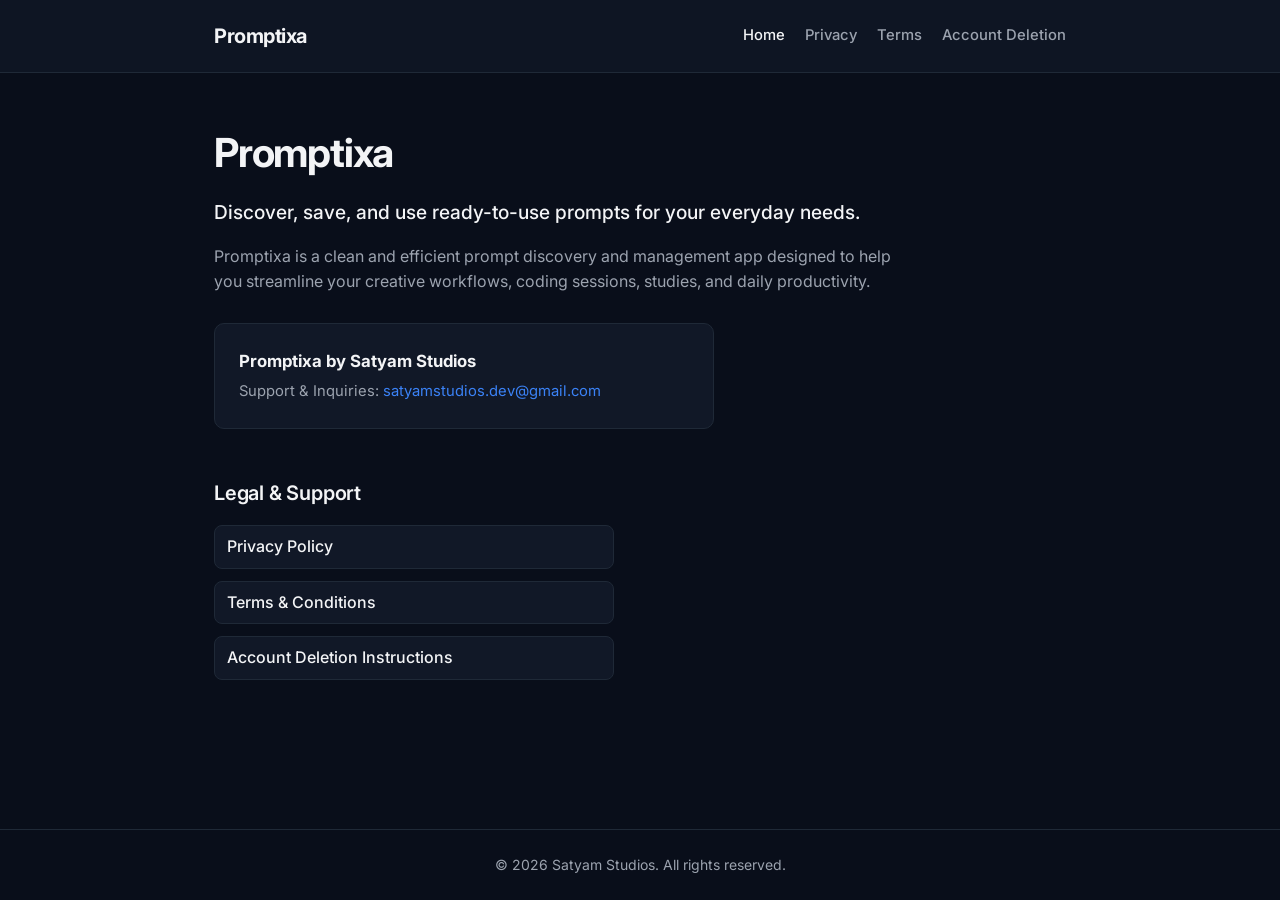
==== index.html @ c5ebf715 "Initial commit" ====
<!DOCTYPE html>
<html lang="en">
<head>
  <meta charset="UTF-8">
  <meta name="viewport" content="width=device-width, initial-scale=1.0">
  <title>Promptixa | Discover & Manage Prompts</title>
  <meta name="description" content="Promptixa by Satyam Studios - Discover, save, and use ready-to-use prompts for your everyday needs.">
  <meta name="keywords" content="Promptixa, prompts app, Satyam Studios, prompt manager">
  <meta name="author" content="Satyam Studios">
  <meta name="robots" content="index,follow">
  <meta name="theme-color" content="#090e1a">
  <meta name="application-name" content="Promptixa">
  <meta name="apple-mobile-web-app-capable" content="yes">
  <meta name="mobile-web-app-capable" content="yes">
  <meta name="format-detection" content="telephone=no">
  <link rel="canonical" href="https://satyam-gawali.github.io/promptixa-web/">
  <meta property="og:title" content="Promptixa | Discover & Manage Prompts">
  <meta property="og:description" content="Discover, save, and use ready-to-use prompts for your everyday needs.">
  <meta property="og:url" content="https://satyam-gawali.github.io/promptixa-web/">
  <meta property="og:type" content="website">
  <meta property="og:site_name" content="Promptixa">
  <meta name="twitter:card" content="summary_large_image">
  <meta name="twitter:title" content="Promptixa | Discover & Manage Prompts">
  <meta name="twitter:description" content="Promptixa by Satyam Studios.">
  <script type="application/ld+json">{"@context":"https://schema.org","@type":"WebSite","name":"Promptixa","url":"https://satyam-gawali.github.io/promptixa-web/"}</script>
  
  <link rel="icon" href="assets/icons/favicon.ico" sizes="any">
  <link rel="icon" href="assets/icons/favicon.svg" type="image/svg+xml">
  <link rel="icon" href="assets/icons/favicon-96x96.png" type="image/png" sizes="96x96">
  <link rel="apple-touch-icon" href="assets/icons/apple-touch-icon.png">
  <link rel="manifest" href="assets/icons/site.webmanifest">

  <link href="https://fonts.googleapis.com/css2?family=Inter:wght@300;400;500;600;700&display=swap" rel="stylesheet">
  <link rel="stylesheet" href="css/style.css">
</head>
<body>

  <header class="site-header">
    <div class="header-container">
      <div class="brand">
        <span class="brand-name">Promptixa</span>
      </div>
      <nav class="site-nav">
        <a href="index.html" class="active">Home</a>
        <a href="legal/privacy.html">Privacy</a>
        <a href="legal/terms.html">Terms</a>
        <a href="legal/account-deletion.html">Account Deletion</a>
      </nav>
    </div>
  </header>

  <main class="main-content">
    <section class="hero-section">
      <div class="hero-container">
        <h1>Promptixa</h1>
        <p class="tagline">Discover, save, and use ready-to-use prompts for your everyday needs.</p>
        <p class="sub-description">
          Promptixa is a clean and efficient prompt discovery and management app designed to help you streamline your creative workflows, coding sessions, studies, and daily productivity.
        </p>
        <div class="app-info-card">
          <strong>Promptixa by Satyam Studios</strong>
          <p>Support & Inquiries: <a href="mailto:satyamstudios.dev@gmail.com">satyamstudios.dev@gmail.com</a></p>
        </div>
      </div>
    </section>

    <section class="links-section">
      <div class="links-container">
        <h2>Legal & Support</h2>
        <ul class="legal-links-list">
          <li><a href="legal/privacy.html">Privacy Policy</a></li>
          <li><a href="legal/terms.html">Terms & Conditions</a></li>
          <li><a href="legal/account-deletion.html">Account Deletion Instructions</a></li>
        </ul>
      </div>
    </section>
  </main>

  <footer class="site-footer">
    <div class="footer-container">
      <p>&copy; 2026 Satyam Studios. All rights reserved.</p>
    </div>
  </footer>

</body>
</html>
---- css/style.css ----
/* Root CSS for Promptixa Official Website */
:root {
  --bg-color: #090e1a;
  --card-bg: #111827;
  --text-main: #f3f4f6;
  --text-muted: #9ca3af;
  --accent-color: #3b82f6;
  --accent-hover: #2563eb;
  --border-color: #1f2937;
  --transition-speed: 0.2s ease;
}

* {
  box-sizing: border-box;
  margin: 0;
  padding: 0;
}

body {
  font-family: 'Inter', sans-serif;
  background-color: var(--bg-color);
  color: var(--text-main);
  line-height: 1.6;
  min-height: 100vh;
  display: flex;
  flex-direction: column;
}

a {
  color: var(--accent-color);
  text-decoration: none;
  transition: color var(--transition-speed);
}

a:hover {
  color: var(--accent-hover);
  text-decoration: underline;
}

.site-header {
  border-bottom: 1px solid var(--border-color);
  background-color: rgba(17, 24, 39, 0.75);
  backdrop-filter: blur(8px);
  position: sticky;
  top: 0;
  z-index: 100;
}

.header-container {
  max-width: 900px;
  margin: 0 auto;
  padding: 1.25rem 1.5rem;
  display: flex;
  justify-content: space-between;
  align-items: center;
  flex-wrap: wrap;
  gap: 1rem;
}

.brand-name {
  font-weight: 700;
  font-size: 1.25rem;
  letter-spacing: -0.025em;
  color: var(--text-main);
}

.site-nav {
  display: flex;
  gap: 1.25rem;
  font-size: 0.925rem;
  flex-wrap: wrap;
}

.site-nav a {
  color: var(--text-muted);
  font-weight: 500;
}

.site-nav a:hover,
.site-nav a.active {
  color: var(--text-main);
  text-decoration: none;
}

.main-content {
  flex: 1;
  max-width: 900px;
  width: 100%;
  margin: 0 auto;
  padding: 3rem 1.5rem;
  display: flex;
  flex-direction: column;
  gap: 3rem;
}

.hero-container h1 {
  font-size: 2.5rem;
  font-weight: 700;
  letter-spacing: -0.03em;
  margin-bottom: 0.75rem;
  color: var(--text-main);
}

.hero-container .tagline {
  font-size: 1.2rem;
  color: var(--text-main);
  font-weight: 500;
  margin-bottom: 1rem;
}

.hero-container .sub-description {
  color: var(--text-muted);
  font-size: 1rem;
  max-width: 700px;
  margin-bottom: 1.75rem;
}

.app-info-card {
  background-color: var(--card-bg);
  border: 1px solid var(--border-color);
  border-radius: 10px;
  padding: 1.5rem;
  max-width: 500px;
}

.app-info-card strong {
  display: block;
  font-size: 1.05rem;
  margin-bottom: 0.35rem;
  color: var(--text-main);
}

.app-info-card p {
  color: var(--text-muted);
  font-size: 0.925rem;
}

.links-container h2 {
  font-size: 1.25rem;
  font-weight: 600;
  margin-bottom: 1rem;
  letter-spacing: -0.01em;
}

.legal-links-list {
  list-style: none;
  display: flex;
  flex-direction: column;
  gap: 0.75rem;
}

.legal-links-list li a {
  display: inline-block;
  color: var(--text-main);
  font-weight: 500;
  padding: 0.5rem 0.75rem;
  background-color: var(--card-bg);
  border: 1px solid var(--border-color);
  border-radius: 8px;
  width: 100%;
  max-width: 400px;
  transition: all var(--transition-speed);
}

.legal-links-list li a:hover {
  border-color: var(--accent-color);
  text-decoration: none;
  transform: translateX(4px);
}

.site-footer {
  border-top: 1px solid var(--border-color);
  padding: 1.5rem;
  text-align: center;
  color: var(--text-muted);
  font-size: 0.875rem;
}

.footer-container {
  max-width: 900px;
  margin: 0 auto;
}

@media (max-width: 600px) {
  .hero-container h1 {
    font-size: 2rem;
  }
  .header-container {
    flex-direction: column;
    align-items: flex-start;
  }
}
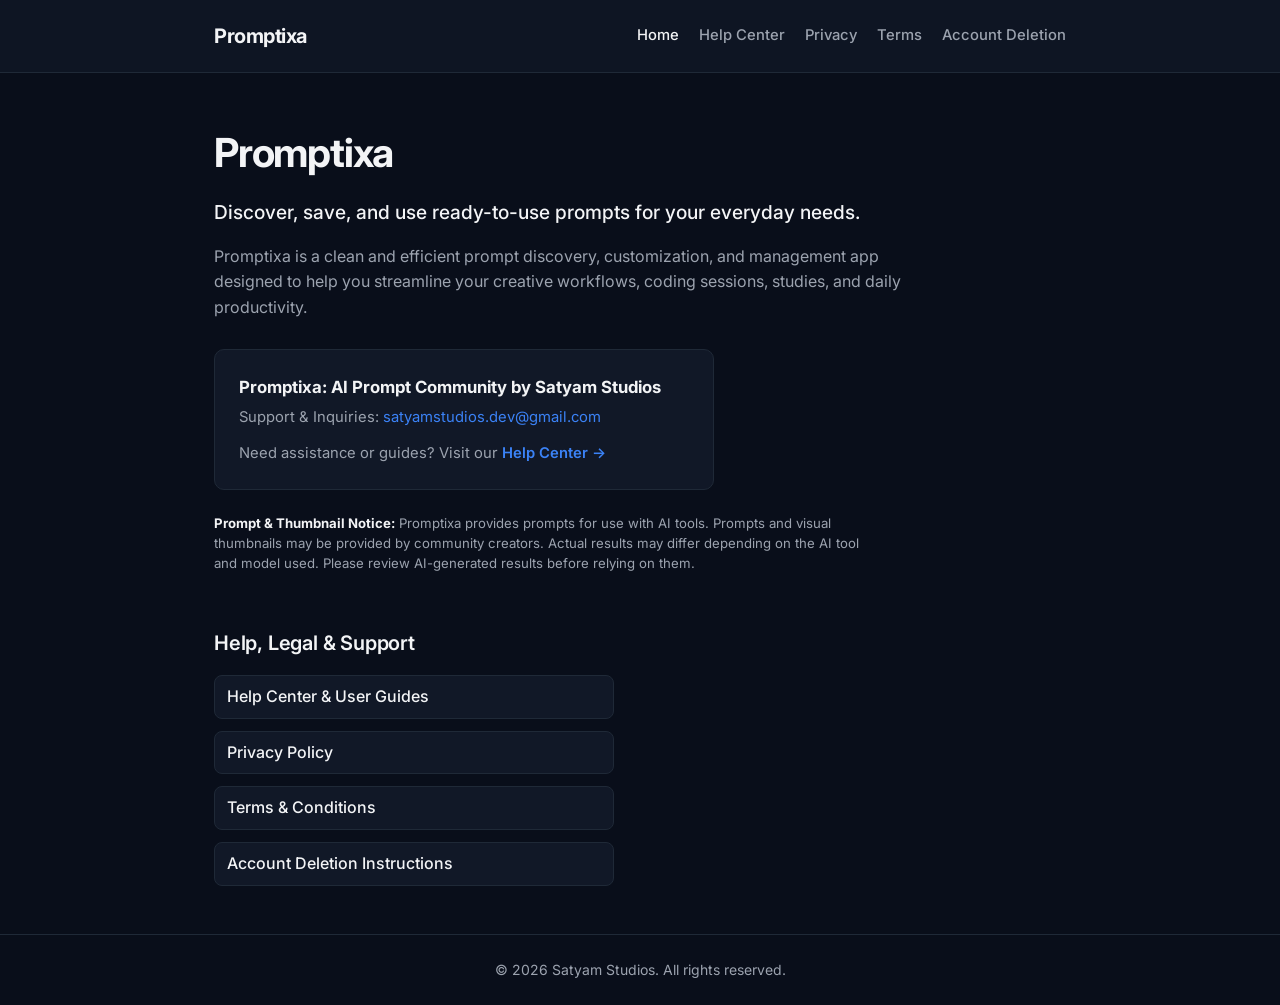
==== commit 52260c24: "add help center" ====
--- a/index.html
+++ b/index.html
@@ -3,26 +3,26 @@
 <head>
   <meta charset="UTF-8">
   <meta name="viewport" content="width=device-width, initial-scale=1.0">
-  <title>Promptixa | Discover & Manage Prompts</title>
-  <meta name="description" content="Promptixa by Satyam Studios - Discover, save, and use ready-to-use prompts for your everyday needs.">
-  <meta name="keywords" content="Promptixa, prompts app, Satyam Studios, prompt manager">
+  <title>Promptixa: AI Prompt Community | Discover & Manage Prompts</title>
+  <meta name="description" content="Promptixa: AI Prompt Community by Satyam Studios - Discover, save, and use ready-to-use prompts for your everyday needs.">
+  <meta name="keywords" content="Promptixa, AI Prompt Community, prompts app, Satyam Studios, prompt manager">
   <meta name="author" content="Satyam Studios">
   <meta name="robots" content="index,follow">
   <meta name="theme-color" content="#090e1a">
-  <meta name="application-name" content="Promptixa">
+  <meta name="application-name" content="Promptixa: AI Prompt Community">
   <meta name="apple-mobile-web-app-capable" content="yes">
   <meta name="mobile-web-app-capable" content="yes">
   <meta name="format-detection" content="telephone=no">
   <link rel="canonical" href="https://satyam-gawali.github.io/promptixa-web/">
-  <meta property="og:title" content="Promptixa | Discover & Manage Prompts">
+  <meta property="og:title" content="Promptixa: AI Prompt Community | Discover & Manage Prompts">
   <meta property="og:description" content="Discover, save, and use ready-to-use prompts for your everyday needs.">
   <meta property="og:url" content="https://satyam-gawali.github.io/promptixa-web/">
   <meta property="og:type" content="website">
-  <meta property="og:site_name" content="Promptixa">
+  <meta property="og:site_name" content="Promptixa: AI Prompt Community">
   <meta name="twitter:card" content="summary_large_image">
-  <meta name="twitter:title" content="Promptixa | Discover & Manage Prompts">
-  <meta name="twitter:description" content="Promptixa by Satyam Studios.">
-  <script type="application/ld+json">{"@context":"https://schema.org","@type":"WebSite","name":"Promptixa","url":"https://satyam-gawali.github.io/promptixa-web/"}</script>
+  <meta name="twitter:title" content="Promptixa: AI Prompt Community | Discover & Manage Prompts">
+  <meta name="twitter:description" content="Promptixa: AI Prompt Community by Satyam Studios.">
+  <script type="application/ld+json">{"@context":"https://schema.org","@type":"WebSite","name":"Promptixa: AI Prompt Community","url":"https://satyam-gawali.github.io/promptixa-web/"}</script>
   
   <link rel="icon" href="assets/icons/favicon.ico" sizes="any">
   <link rel="icon" href="assets/icons/favicon.svg" type="image/svg+xml">
@@ -42,6 +42,7 @@
       </div>
       <nav class="site-nav">
         <a href="index.html" class="active">Home</a>
+        <a href="help/">Help Center</a>
         <a href="legal/privacy.html">Privacy</a>
         <a href="legal/terms.html">Terms</a>
         <a href="legal/account-deletion.html">Account Deletion</a>
@@ -55,19 +56,25 @@
         <h1>Promptixa</h1>
         <p class="tagline">Discover, save, and use ready-to-use prompts for your everyday needs.</p>
         <p class="sub-description">
-          Promptixa is a clean and efficient prompt discovery and management app designed to help you streamline your creative workflows, coding sessions, studies, and daily productivity.
+          Promptixa is a clean and efficient prompt discovery, customization, and management app designed to help you streamline your creative workflows, coding sessions, studies, and daily productivity.
         </p>
         <div class="app-info-card">
-          <strong>Promptixa by Satyam Studios</strong>
+          <strong>Promptixa: AI Prompt Community by Satyam Studios</strong>
           <p>Support & Inquiries: <a href="mailto:satyamstudios.dev@gmail.com">satyamstudios.dev@gmail.com</a></p>
+          <p style="margin-top: 0.75rem;">Need assistance or guides? Visit our <a href="help/" style="font-weight: 600;">Help Center &rarr;</a></p>
+        </div>
+
+        <div style="margin-top: 1.5rem; font-size: 0.825rem; color: var(--text-muted); max-width: 650px; line-height: 1.5;">
+          <p style="margin-bottom: 0.35rem;"><strong style="color: var(--text-main);">Prompt & Thumbnail Notice:</strong> Promptixa provides prompts for use with AI tools. Prompts and visual thumbnails may be provided by community creators. Actual results may differ depending on the AI tool and model used. Please review AI-generated results before relying on them.</p>
         </div>
       </div>
     </section>
 
     <section class="links-section">
       <div class="links-container">
-        <h2>Legal & Support</h2>
+        <h2>Help, Legal & Support</h2>
         <ul class="legal-links-list">
+          <li><a href="help/">Help Center & User Guides</a></li>
           <li><a href="legal/privacy.html">Privacy Policy</a></li>
           <li><a href="legal/terms.html">Terms & Conditions</a></li>
           <li><a href="legal/account-deletion.html">Account Deletion Instructions</a></li>
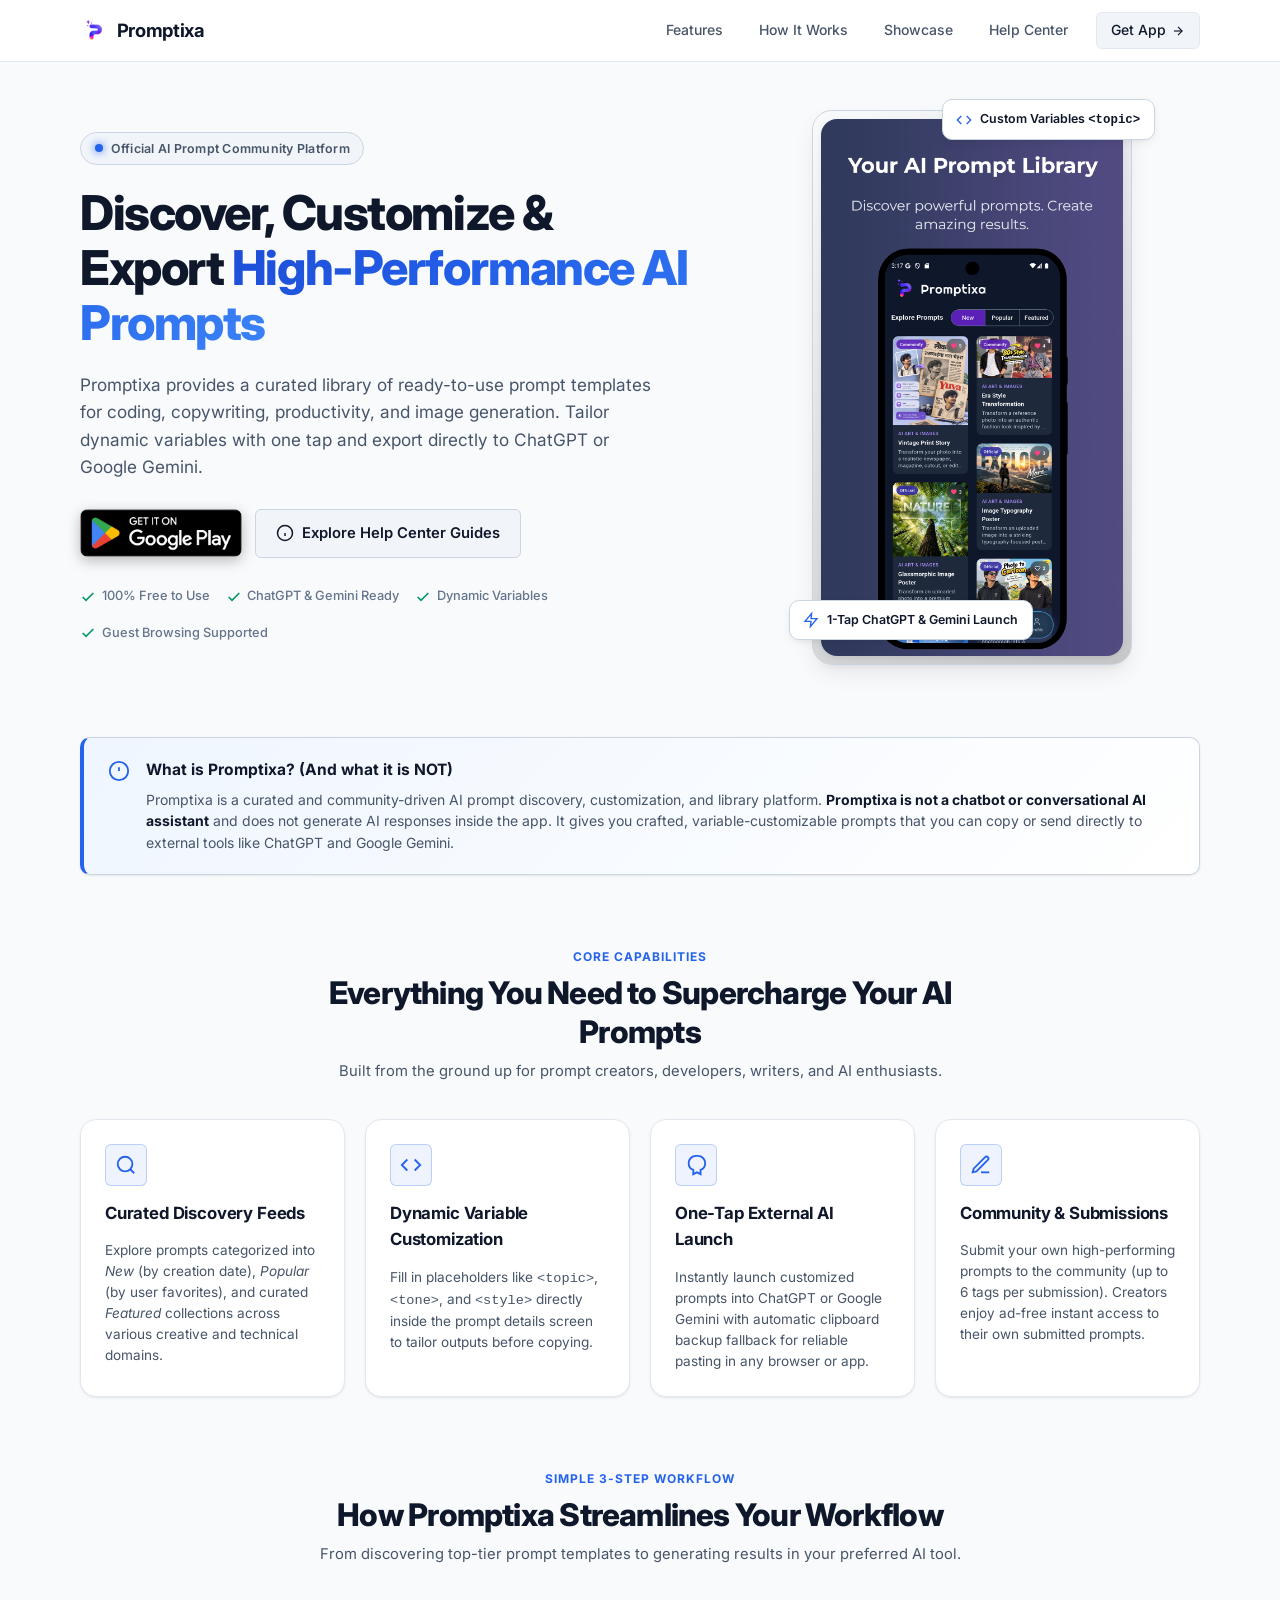
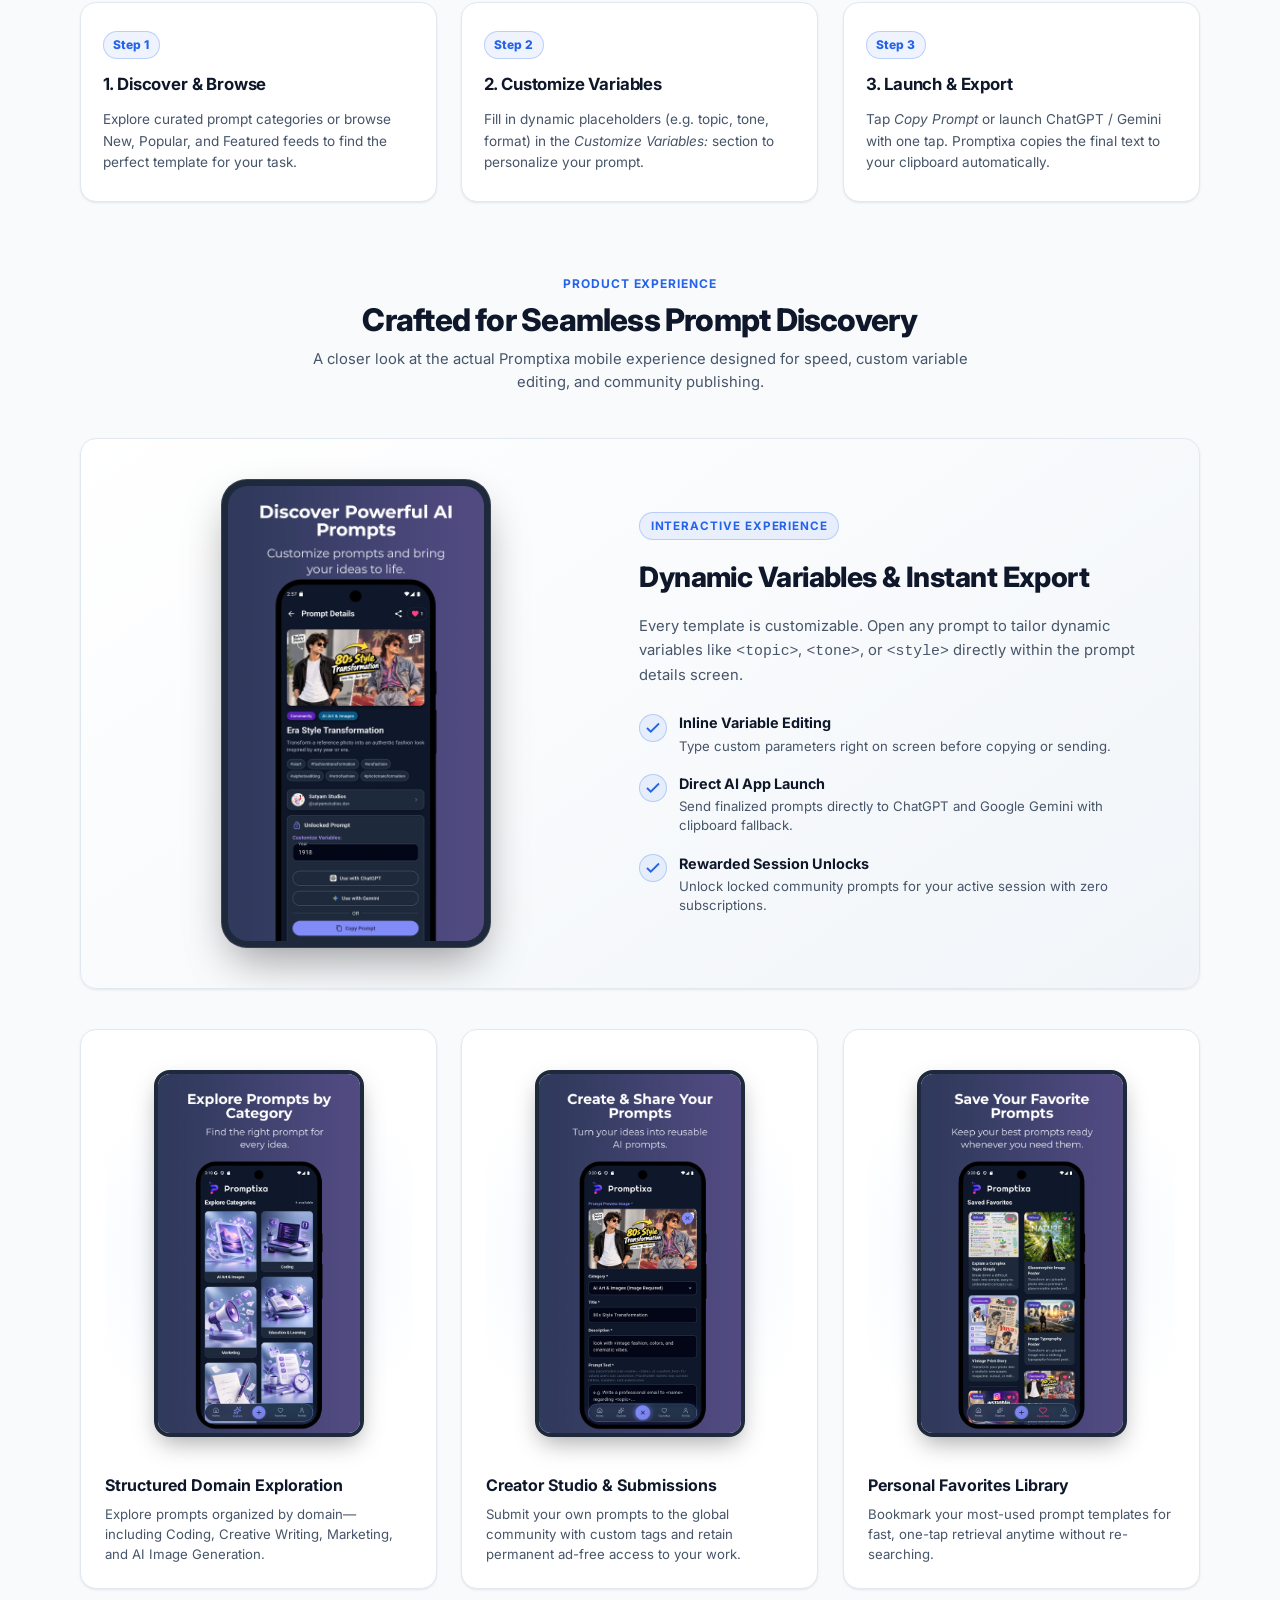
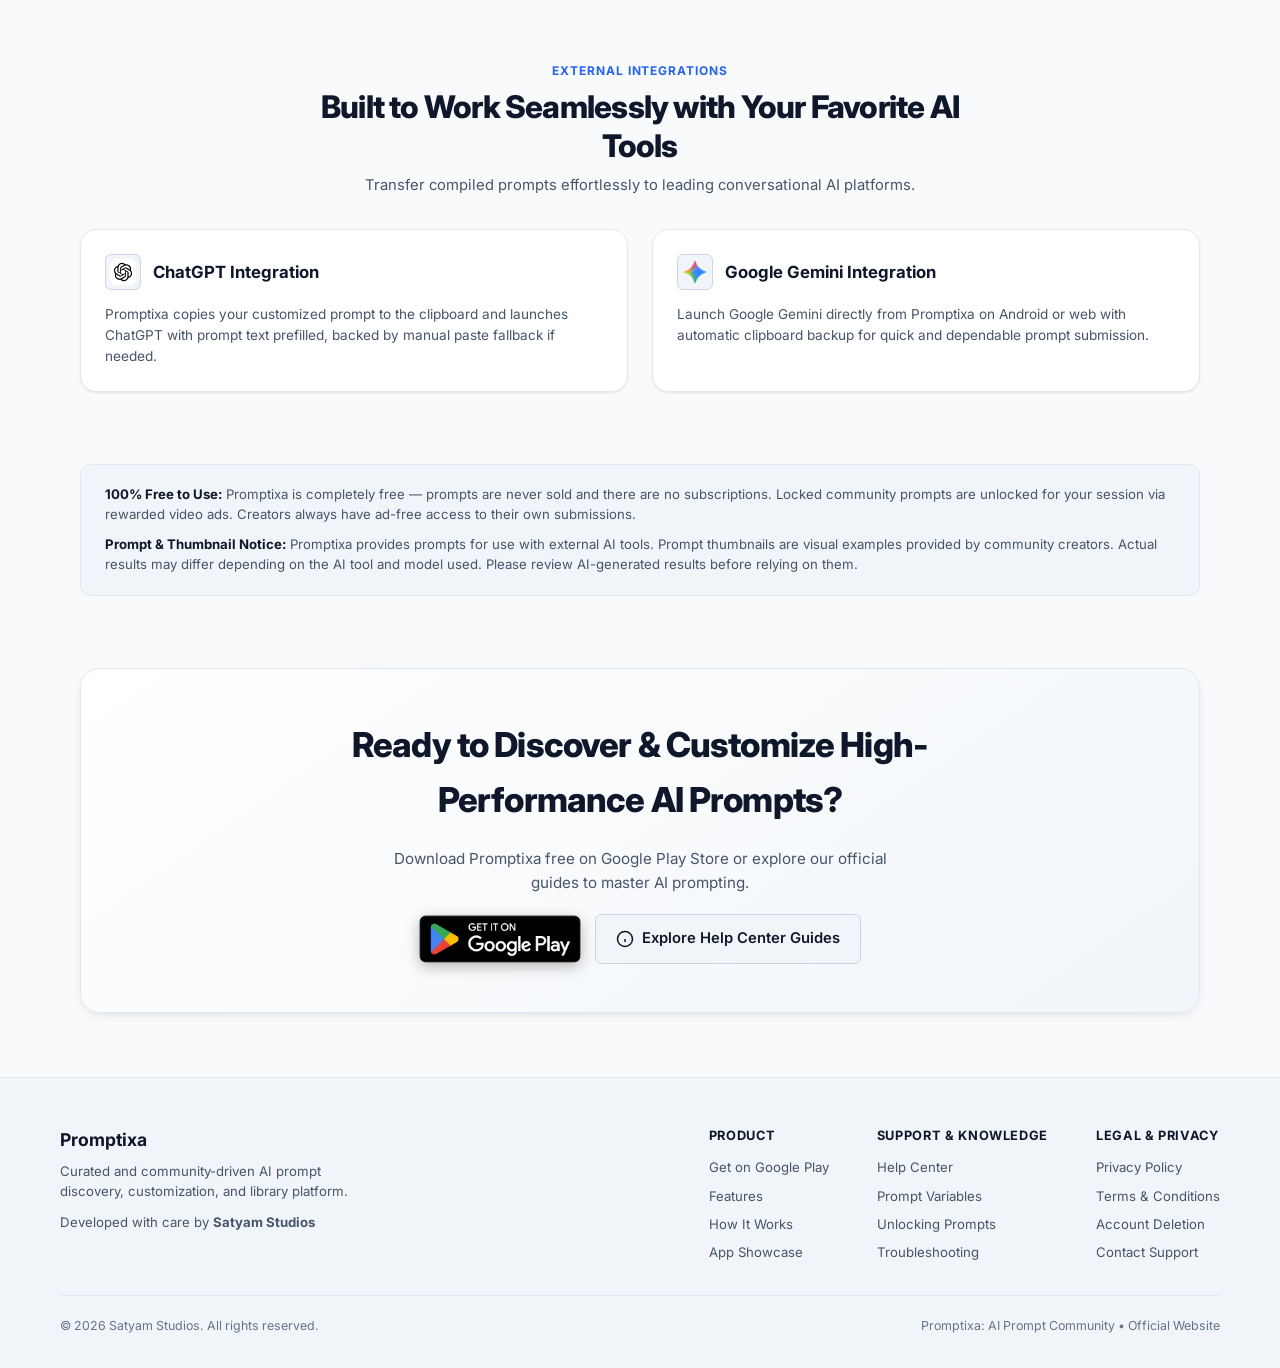
==== commit f49ae9a2: "seo" ====
--- a/index.html
+++ b/index.html
@@ -2,92 +2,551 @@
 <html lang="en">
 <head>
   <meta charset="UTF-8">
-  <meta name="viewport" content="width=device-width, initial-scale=1.0">
-  <title>Promptixa: AI Prompt Community | Discover & Manage Prompts</title>
-  <meta name="description" content="Promptixa: AI Prompt Community by Satyam Studios - Discover, save, and use ready-to-use prompts for your everyday needs.">
-  <meta name="keywords" content="Promptixa, AI Prompt Community, prompts app, Satyam Studios, prompt manager">
+  <meta name="viewport" content="width=device-width, initial-scale=1.0, maximum-scale=5.0">
+  <title>Promptixa: AI Prompt Community — Discover, Customize & Export Prompts</title>
+  <meta name="description" content="Discover curated AI prompts for coding, writing, and productivity. Customize dynamic variables and export seamlessly to ChatGPT and Google Gemini.">
+  <meta name="keywords" content="Promptixa, AI Prompt Community, AI prompts, prompt library, prompt templates, ChatGPT prompts, Gemini prompts, customize prompts">
   <meta name="author" content="Satyam Studios">
-  <meta name="robots" content="index,follow">
-  <meta name="theme-color" content="#090e1a">
+  <meta name="robots" content="index, follow, max-image-preview:large, max-snippet:-1, max-video-preview:-1">
+  
+  <!-- System Theme & Color Scheme -->
+  <meta name="theme-color" media="(prefers-color-scheme: dark)" content="#090e1a">
+  <meta name="theme-color" media="(prefers-color-scheme: light)" content="#f8fafc">
+  <meta name="color-scheme" content="dark light">
   <meta name="application-name" content="Promptixa: AI Prompt Community">
   <meta name="apple-mobile-web-app-capable" content="yes">
   <meta name="mobile-web-app-capable" content="yes">
   <meta name="format-detection" content="telephone=no">
   <link rel="canonical" href="https://satyam-gawali.github.io/promptixa-web/">
-  <meta property="og:title" content="Promptixa: AI Prompt Community | Discover & Manage Prompts">
-  <meta property="og:description" content="Discover, save, and use ready-to-use prompts for your everyday needs.">
-  <meta property="og:url" content="https://satyam-gawali.github.io/promptixa-web/">
+
+  <!-- Open Graph / Facebook -->
   <meta property="og:type" content="website">
   <meta property="og:site_name" content="Promptixa: AI Prompt Community">
+  <meta property="og:title" content="Promptixa: AI Prompt Community — Discover, Customize & Export Prompts">
+  <meta property="og:description" content="Discover curated AI prompts for coding, writing, and productivity. Customize dynamic variables and export seamlessly to ChatGPT and Google Gemini.">
+  <meta property="og:url" content="https://satyam-gawali.github.io/promptixa-web/">
+  <meta property="og:image" content="https://satyam-gawali.github.io/promptixa-web/assets/icons/web-app-manifest-512x512.png">
+  <meta property="og:image:secure_url" content="https://satyam-gawali.github.io/promptixa-web/assets/icons/web-app-manifest-512x512.png">
+  <meta property="og:image:type" content="image/png">
+  <meta property="og:image:width" content="512">
+  <meta property="og:image:height" content="512">
+  <meta property="og:image:alt" content="Promptixa App Logo and AI Prompt Community Icon">
+  <meta property="og:locale" content="en_US">
+
+  <!-- Twitter / X Card -->
   <meta name="twitter:card" content="summary_large_image">
-  <meta name="twitter:title" content="Promptixa: AI Prompt Community | Discover & Manage Prompts">
-  <meta name="twitter:description" content="Promptixa: AI Prompt Community by Satyam Studios.">
-  <script type="application/ld+json">{"@context":"https://schema.org","@type":"WebSite","name":"Promptixa: AI Prompt Community","url":"https://satyam-gawali.github.io/promptixa-web/"}</script>
-  
+  <meta name="twitter:title" content="Promptixa: AI Prompt Community — Discover, Customize & Export Prompts">
+  <meta name="twitter:description" content="Discover curated AI prompts for coding, writing, and productivity. Customize dynamic variables and export seamlessly to ChatGPT and Google Gemini.">
+  <meta name="twitter:image" content="https://satyam-gawali.github.io/promptixa-web/assets/icons/web-app-manifest-512x512.png">
+  <meta name="twitter:image:alt" content="Promptixa App Icon">
+
+  <!-- Favicons & App Manifest -->
   <link rel="icon" href="assets/icons/favicon.ico" sizes="any">
   <link rel="icon" href="assets/icons/favicon.svg" type="image/svg+xml">
   <link rel="icon" href="assets/icons/favicon-96x96.png" type="image/png" sizes="96x96">
   <link rel="apple-touch-icon" href="assets/icons/apple-touch-icon.png">
   <link rel="manifest" href="assets/icons/site.webmanifest">
 
-  <link href="https://fonts.googleapis.com/css2?family=Inter:wght@300;400;500;600;700&display=swap" rel="stylesheet">
+  <!-- Structured Data / JSON-LD -->
+  <script type="application/ld+json">
+  {
+    "@context": "https://schema.org",
+    "@graph": [
+      {
+        "@type": "Organization",
+        "@id": "https://satyam-gawali.github.io/promptixa-web/#organization",
+        "name": "Satyam Studios",
+        "url": "https://satyam-gawali.github.io/promptixa-web/",
+        "logo": "https://satyam-gawali.github.io/promptixa-web/assets/icons/web-app-manifest-512x512.png",
+        "email": "satyamstudios.dev@gmail.com"
+      },
+      {
+        "@type": "WebSite",
+        "@id": "https://satyam-gawali.github.io/promptixa-web/#website",
+        "url": "https://satyam-gawali.github.io/promptixa-web/",
+        "name": "Promptixa: AI Prompt Community",
+        "description": "Curated and community-driven AI prompt discovery, customization, and library platform.",
+        "inLanguage": "en-US",
+        "publisher": {
+          "@id": "https://satyam-gawali.github.io/promptixa-web/#organization"
+        }
+      },
+      {
+        "@type": "MobileApplication",
+        "@id": "https://satyam-gawali.github.io/promptixa-web/#app",
+        "name": "Promptixa: AI Prompt Community",
+        "operatingSystem": "Android",
+        "applicationCategory": "ProductivityApplication",
+        "offers": {
+          "@type": "Offer",
+          "price": "0",
+          "priceCurrency": "USD"
+        },
+        "downloadUrl": "https://play.google.com/store/apps/details?id=com.promptixa.app",
+        "installUrl": "https://play.google.com/store/apps/details?id=com.promptixa.app",
+        "description": "Discover high-performance AI prompts, customize dynamic variables, and launch prompts directly into ChatGPT and Google Gemini.",
+        "publisher": {
+          "@id": "https://satyam-gawali.github.io/promptixa-web/#organization"
+        }
+      }
+    ]
+  }
+  </script>
+
+  <!-- Typography & Styles -->
+  <link rel="preconnect" href="https://fonts.googleapis.com">
+  <link rel="preconnect" href="https://fonts.gstatic.com" crossorigin>
+  <link href="https://fonts.googleapis.com/css2?family=Inter:wght@400;500;600;700;800&display=swap" rel="stylesheet">
   <link rel="stylesheet" href="css/style.css">
 </head>
 <body>
 
+  <!-- Site Navigation Header (Sticky) -->
   <header class="site-header">
     <div class="header-container">
       <div class="brand">
-        <span class="brand-name">Promptixa</span>
-      </div>
-      <nav class="site-nav">
-        <a href="index.html" class="active">Home</a>
+        <a href="index.html" class="brand-link" aria-label="Promptixa Home">
+          <img src="assets/icons/favicon-96x96.png" alt="Promptixa Logo Icon" class="brand-logo-icon" width="28" height="28">
+          <span class="brand-name">Promptixa</span>
+        </a>
+      </div>
+      <nav class="site-nav" aria-label="Main Navigation">
+        <a href="#features">Features</a>
+        <a href="#how-it-works">How It Works</a>
+        <a href="#showcase">Showcase</a>
         <a href="help/">Help Center</a>
-        <a href="legal/privacy.html">Privacy</a>
-        <a href="legal/terms.html">Terms</a>
-        <a href="legal/account-deletion.html">Account Deletion</a>
+        <a href="https://play.google.com/store/apps/details?id=com.promptixa.app" target="_blank" rel="noopener" class="nav-cta-btn">
+          Get App
+          <svg width="14" height="14" viewBox="0 0 24 24" fill="none" stroke="currentColor" stroke-width="2"><path d="M5 12h14"/><path d="m12 5 7 7-7 7"/></svg>
+        </a>
       </nav>
     </div>
   </header>
 
-  <main class="main-content">
-    <section class="hero-section">
-      <div class="hero-container">
-        <h1>Promptixa</h1>
-        <p class="tagline">Discover, save, and use ready-to-use prompts for your everyday needs.</p>
-        <p class="sub-description">
-          Promptixa is a clean and efficient prompt discovery, customization, and management app designed to help you streamline your creative workflows, coding sessions, studies, and daily productivity.
+  <!-- Main Content Area -->
+  <main class="landing-main">
+
+    <!-- Hero Section -->
+    <section class="hero-section" aria-labelledby="hero-heading">
+      <div class="hero-grid">
+        
+        <div class="hero-content">
+          <div class="hero-badge">
+            <span class="hero-badge-dot"></span>
+            Official AI Prompt Community Platform
+          </div>
+
+          <h1 id="hero-heading">
+            Discover, Customize & Export <span class="gradient-text">High-Performance AI Prompts</span>
+          </h1>
+
+          <p class="hero-description">
+            Promptixa provides a curated library of ready-to-use prompt templates for coding, copywriting, productivity, and image generation. Tailor dynamic variables with one tap and export directly to ChatGPT or Google Gemini.
+          </p>
+
+          <div class="hero-actions">
+            <a href="https://play.google.com/store/apps/details?id=com.promptixa.app" target="_blank" rel="noopener" class="playstore-badge-link" aria-label="Get Promptixa on Google Play Store">
+              <img src="assets/GetItOnGooglePlay.png" alt="Get it on Google Play" class="playstore-badge-img" width="180" height="54">
+            </a>
+            <a href="help/" class="btn-secondary">
+              <svg width="18" height="18" viewBox="0 0 24 24" fill="none" stroke="currentColor" stroke-width="2"><circle cx="12" cy="12" r="10"/><path d="M12 16v-4"/><path d="M12 8h.01"/></svg>
+              Explore Help Center Guides
+            </a>
+          </div>
+
+          <div class="hero-highlights-strip">
+            <span class="hero-highlight-item">
+              <svg width="16" height="16" viewBox="0 0 24 24" fill="none" stroke="currentColor" stroke-width="2.5"><polyline points="20 6 9 17 4 12"/></svg>
+              100% Free to Use
+            </span>
+            <span class="hero-highlight-item">
+              <svg width="16" height="16" viewBox="0 0 24 24" fill="none" stroke="currentColor" stroke-width="2.5"><polyline points="20 6 9 17 4 12"/></svg>
+              ChatGPT & Gemini Ready
+            </span>
+            <span class="hero-highlight-item">
+              <svg width="16" height="16" viewBox="0 0 24 24" fill="none" stroke="currentColor" stroke-width="2.5"><polyline points="20 6 9 17 4 12"/></svg>
+              Dynamic Variables
+            </span>
+            <span class="hero-highlight-item">
+              <svg width="16" height="16" viewBox="0 0 24 24" fill="none" stroke="currentColor" stroke-width="2.5"><polyline points="20 6 9 17 4 12"/></svg>
+              Guest Browsing Supported
+            </span>
+          </div>
+        </div>
+
+        <div class="hero-visual reveal-on-scroll">
+          <div class="hero-device-wrapper">
+            <img 
+              src="assets/playstore/promptixa_mobile/01_prompt_library.png" 
+              alt="Promptixa Mobile App Interface showing prompt discovery library and categories" 
+              class="hero-screenshot-img"
+              width="304"
+              height="608"
+              loading="eager"
+            >
+            
+            <div class="floating-pill pill-top">
+              <svg width="16" height="16" viewBox="0 0 24 24" fill="none" stroke="currentColor" stroke-width="2"><polyline points="16 18 22 12 16 6"/><polyline points="8 6 2 12 8 18"/></svg>
+              <span>Custom Variables <code>&lt;topic&gt;</code></span>
+            </div>
+
+            <div class="floating-pill pill-bottom">
+              <svg width="16" height="16" viewBox="0 0 24 24" fill="none" stroke="currentColor" stroke-width="2"><polygon points="13 2 3 14 12 14 11 22 21 10 12 10 13 2"/></svg>
+              <span>1-Tap ChatGPT & Gemini Launch</span>
+            </div>
+          </div>
+        </div>
+
+      </div>
+    </section>
+
+    <!-- Essential Product Clarity Banner -->
+    <section class="clarity-banner reveal-on-scroll" aria-label="Product Clarification">
+      <div class="clarity-icon-wrap">
+        <svg width="22" height="22" viewBox="0 0 24 24" fill="none" stroke="currentColor" stroke-width="2"><circle cx="12" cy="12" r="10"/><line x1="12" y1="8" x2="12" y2="12"/><line x1="12" y1="16" x2="12.01" y2="16"/></svg>
+      </div>
+      <div class="clarity-content">
+        <h3>What is Promptixa? (And what it is NOT)</h3>
+        <p>
+          Promptixa is a curated and community-driven AI prompt discovery, customization, and library platform. <strong>Promptixa is not a chatbot or conversational AI assistant</strong> and does not generate AI responses inside the app. It gives you crafted, variable-customizable prompts that you can copy or send directly to external tools like ChatGPT and Google Gemini.
         </p>
-        <div class="app-info-card">
-          <strong>Promptixa: AI Prompt Community by Satyam Studios</strong>
-          <p>Support & Inquiries: <a href="mailto:satyamstudios.dev@gmail.com">satyamstudios.dev@gmail.com</a></p>
-          <p style="margin-top: 0.75rem;">Need assistance or guides? Visit our <a href="help/" style="font-weight: 600;">Help Center &rarr;</a></p>
-        </div>
-
-        <div style="margin-top: 1.5rem; font-size: 0.825rem; color: var(--text-muted); max-width: 650px; line-height: 1.5;">
-          <p style="margin-bottom: 0.35rem;"><strong style="color: var(--text-main);">Prompt & Thumbnail Notice:</strong> Promptixa provides prompts for use with AI tools. Prompts and visual thumbnails may be provided by community creators. Actual results may differ depending on the AI tool and model used. Please review AI-generated results before relying on them.</p>
-        </div>
-      </div>
-    </section>
-
-    <section class="links-section">
-      <div class="links-container">
-        <h2>Help, Legal & Support</h2>
-        <ul class="legal-links-list">
-          <li><a href="help/">Help Center & User Guides</a></li>
-          <li><a href="legal/privacy.html">Privacy Policy</a></li>
-          <li><a href="legal/terms.html">Terms & Conditions</a></li>
-          <li><a href="legal/account-deletion.html">Account Deletion Instructions</a></li>
-        </ul>
-      </div>
-    </section>
+      </div>
+    </section>
+
+    <!-- Core Features Grid -->
+    <section id="features" class="features-section reveal-on-scroll" aria-labelledby="features-heading">
+      <div class="section-header">
+        <span class="section-eyebrow">Core Capabilities</span>
+        <h2 id="features-heading">Everything You Need to Supercharge Your AI Prompts</h2>
+        <p>Built from the ground up for prompt creators, developers, writers, and AI enthusiasts.</p>
+      </div>
+
+      <div class="features-grid">
+        
+        <div class="feature-card reveal-on-scroll reveal-delay-1">
+          <div class="feature-icon-wrap">
+            <svg width="22" height="22" viewBox="0 0 24 24" fill="none" stroke="currentColor" stroke-width="2"><circle cx="11" cy="11" r="8"/><line x1="21" y1="21" x2="16.65" y2="16.65"/></svg>
+          </div>
+          <h3>Curated Discovery Feeds</h3>
+          <p>Explore prompts categorized into <em>New</em> (by creation date), <em>Popular</em> (by user favorites), and curated <em>Featured</em> collections across various creative and technical domains.</p>
+        </div>
+
+        <div class="feature-card reveal-on-scroll reveal-delay-2">
+          <div class="feature-icon-wrap">
+            <svg width="22" height="22" viewBox="0 0 24 24" fill="none" stroke="currentColor" stroke-width="2"><polyline points="16 18 22 12 16 6"/><polyline points="8 6 2 12 8 18"/></svg>
+          </div>
+          <h3>Dynamic Variable Customization</h3>
+          <p>Fill in placeholders like <code>&lt;topic&gt;</code>, <code>&lt;tone&gt;</code>, and <code>&lt;style&gt;</code> directly inside the prompt details screen to tailor outputs before copying.</p>
+        </div>
+
+        <div class="feature-card reveal-on-scroll reveal-delay-3">
+          <div class="feature-icon-wrap">
+            <svg width="22" height="22" viewBox="0 0 24 24" fill="none" stroke="currentColor" stroke-width="2"><path d="M12 2a8 8 0 0 0-8 8c0 3.37 2.1 6.25 5.09 7.36L9 22l4-2 4 2-.09-4.64C19.9 16.25 22 13.37 22 10a8 8 0 0 0-8-8z"/></svg>
+          </div>
+          <h3>One-Tap External AI Launch</h3>
+          <p>Instantly launch customized prompts into ChatGPT or Google Gemini with automatic clipboard backup fallback for reliable pasting in any browser or app.</p>
+        </div>
+
+        <div class="feature-card reveal-on-scroll reveal-delay-4">
+          <div class="feature-icon-wrap">
+            <svg width="22" height="22" viewBox="0 0 24 24" fill="none" stroke="currentColor" stroke-width="2"><path d="M12 20h9"/><path d="M16.5 3.5a2.12 2.12 0 0 1 3 3L7 19l-4 1 1-4Z"/></svg>
+          </div>
+          <h3>Community & Submissions</h3>
+          <p>Submit your own high-performing prompts to the community (up to 6 tags per submission). Creators enjoy ad-free instant access to their own submitted prompts.</p>
+        </div>
+
+      </div>
+    </section>
+
+    <!-- How It Works Section -->
+    <section id="how-it-works" class="how-it-works-section reveal-on-scroll" aria-labelledby="how-it-works-heading">
+      <div class="section-header">
+        <span class="section-eyebrow">Simple 3-Step Workflow</span>
+        <h2 id="how-it-works-heading">How Promptixa Streamlines Your Workflow</h2>
+        <p>From discovering top-tier prompt templates to generating results in your preferred AI tool.</p>
+      </div>
+
+      <div class="steps-grid">
+        
+        <div class="step-card reveal-on-scroll reveal-delay-1">
+          <span class="step-badge">Step 1</span>
+          <h3>1. Discover & Browse</h3>
+          <p>Explore curated prompt categories or browse New, Popular, and Featured feeds to find the perfect template for your task.</p>
+        </div>
+
+        <div class="step-card reveal-on-scroll reveal-delay-2">
+          <span class="step-badge">Step 2</span>
+          <h3>2. Customize Variables</h3>
+          <p>Fill in dynamic placeholders (e.g. topic, tone, format) in the <em>Customize Variables:</em> section to personalize your prompt.</p>
+        </div>
+
+        <div class="step-card reveal-on-scroll reveal-delay-3">
+          <span class="step-badge">Step 3</span>
+          <h3>3. Launch & Export</h3>
+          <p>Tap <em>Copy Prompt</em> or launch ChatGPT / Gemini with one tap. Promptixa copies the final text to your clipboard automatically.</p>
+        </div>
+
+      </div>
+    </section>
+
+    <!-- App Visual Showcase (Elevated Product Showcase) -->
+    <section id="showcase" class="showcase-section reveal-on-scroll" aria-labelledby="showcase-heading">
+      <div class="section-header">
+        <span class="section-eyebrow">Product Experience</span>
+        <h2 id="showcase-heading">Crafted for Seamless Prompt Discovery</h2>
+        <p>A closer look at the actual Promptixa mobile experience designed for speed, custom variable editing, and community publishing.</p>
+      </div>
+
+      <div class="showcase-container">
+        
+        <!-- Showcase Featured Spotlight: Variable Editing & Instant Launch -->
+        <div class="showcase-spotlight reveal-on-scroll">
+          <div class="showcase-spotlight-device">
+            <div class="device-mockup">
+              <img 
+                src="assets/playstore/promptixa_mobile/02_prompt_details.png" 
+                alt="Prompt Details screen displaying dynamic variable inputs and 1-tap export buttons"
+                width="270"
+                height="540"
+                loading="lazy"
+              >
+            </div>
+          </div>
+          <div class="showcase-spotlight-content">
+            <span class="showcase-badge">Interactive Experience</span>
+            <h3>Dynamic Variables & Instant Export</h3>
+            <p>Every template is customizable. Open any prompt to tailor dynamic variables like <code>&lt;topic&gt;</code>, <code>&lt;tone&gt;</code>, or <code>&lt;style&gt;</code> directly within the prompt details screen.</p>
+            
+            <div class="showcase-feature-list">
+              <div class="showcase-feature-item">
+                <div class="feature-bullet-icon">
+                  <svg width="18" height="18" viewBox="0 0 24 24" fill="none" stroke="currentColor" stroke-width="2.5"><polyline points="20 6 9 17 4 12"/></svg>
+                </div>
+                <div>
+                  <strong>Inline Variable Editing</strong>
+                  <p>Type custom parameters right on screen before copying or sending.</p>
+                </div>
+              </div>
+
+              <div class="showcase-feature-item">
+                <div class="feature-bullet-icon">
+                  <svg width="18" height="18" viewBox="0 0 24 24" fill="none" stroke="currentColor" stroke-width="2.5"><polyline points="20 6 9 17 4 12"/></svg>
+                </div>
+                <div>
+                  <strong>Direct AI App Launch</strong>
+                  <p>Send finalized prompts directly to ChatGPT and Google Gemini with clipboard fallback.</p>
+                </div>
+              </div>
+
+              <div class="showcase-feature-item">
+                <div class="feature-bullet-icon">
+                  <svg width="18" height="18" viewBox="0 0 24 24" fill="none" stroke="currentColor" stroke-width="2.5"><polyline points="20 6 9 17 4 12"/></svg>
+                </div>
+                <div>
+                  <strong>Rewarded Session Unlocks</strong>
+                  <p>Unlock locked community prompts for your active session with zero subscriptions.</p>
+                </div>
+              </div>
+            </div>
+          </div>
+        </div>
+
+        <!-- Showcase Grid: Categories, Creator Studio & Favorites -->
+        <div class="showcase-cards-grid">
+          
+          <div class="showcase-device-card reveal-on-scroll reveal-delay-1">
+            <div class="showcase-device-frame">
+              <img 
+                src="assets/playstore/promptixa_mobile/03_explore_categories.png" 
+                alt="Explore Categories screen showing Writing, Coding, Productivity, and Image categories"
+                width="240"
+                height="480"
+                loading="lazy"
+              >
+            </div>
+            <div class="showcase-device-info">
+              <h4>Structured Domain Exploration</h4>
+              <p>Explore prompts organized by domain—including Coding, Creative Writing, Marketing, and AI Image Generation.</p>
+            </div>
+          </div>
+
+          <div class="showcase-device-card reveal-on-scroll reveal-delay-2">
+            <div class="showcase-device-frame">
+              <img 
+                src="assets/playstore/promptixa_mobile/05_create_share_prompts.png" 
+                alt="Create and Submit Prompt screen allowing creators to submit prompts with up to 6 tags"
+                width="240"
+                height="480"
+                loading="lazy"
+              >
+            </div>
+            <div class="showcase-device-info">
+              <h4>Creator Studio & Submissions</h4>
+              <p>Submit your own prompts to the global community with custom tags and retain permanent ad-free access to your work.</p>
+            </div>
+          </div>
+
+          <div class="showcase-device-card reveal-on-scroll reveal-delay-3">
+            <div class="showcase-device-frame">
+              <img 
+                src="assets/playstore/promptixa_mobile/06_save_favorites.png" 
+                alt="Saved Prompts screen organizing bookmarked templates for one-tap retrieval"
+                width="240"
+                height="480"
+                loading="lazy"
+              >
+            </div>
+            <div class="showcase-device-info">
+              <h4>Personal Favorites Library</h4>
+              <p>Bookmark your most-used prompt templates for fast, one-tap retrieval anytime without re-searching.</p>
+            </div>
+          </div>
+
+        </div>
+
+      </div>
+    </section>
+
+    <!-- External AI Integration Spotlight -->
+    <section class="integration-section reveal-on-scroll" aria-labelledby="integration-heading">
+      <div class="section-header">
+        <span class="section-eyebrow">External Integrations</span>
+        <h2 id="integration-heading">Built to Work Seamlessly with Your Favorite AI Tools</h2>
+        <p>Transfer compiled prompts effortlessly to leading conversational AI platforms.</p>
+      </div>
+
+      <div class="integration-grid">
+        
+        <div class="integration-card reveal-on-scroll reveal-delay-1">
+          <div class="integration-card-header">
+            <img src="assets/chatgpt-icon.svg" alt="ChatGPT Integration Icon" class="integration-logo-icon" width="36" height="36">
+            <h3>ChatGPT Integration</h3>
+          </div>
+          <p>Promptixa copies your customized prompt to the clipboard and launches ChatGPT with prompt text prefilled, backed by manual paste fallback if needed.</p>
+        </div>
+
+        <div class="integration-card reveal-on-scroll reveal-delay-2">
+          <div class="integration-card-header">
+            <img src="assets/google-gemini-icon.png" alt="Google Gemini Integration Icon" class="integration-logo-icon" width="36" height="36">
+            <h3>Google Gemini Integration</h3>
+          </div>
+          <p>Launch Google Gemini directly from Promptixa on Android or web with automatic clipboard backup for quick and dependable prompt submission.</p>
+        </div>
+
+      </div>
+    </section>
+
+    <!-- Trust & Disclaimers Strip -->
+    <section class="disclaimer-strip reveal-on-scroll" aria-label="Disclaimers and Product Notes">
+      <p>
+        <strong>100% Free to Use:</strong> Promptixa is completely free — prompts are never sold and there are no subscriptions. Locked community prompts are unlocked for your session via rewarded video ads. Creators always have ad-free access to their own submissions.
+      </p>
+      <p>
+        <strong>Prompt & Thumbnail Notice:</strong> Promptixa provides prompts for use with external AI tools. Prompt thumbnails are visual examples provided by community creators. Actual results may differ depending on the AI tool and model used. Please review AI-generated results before relying on them.
+      </p>
+    </section>
+
+    <!-- Call to Action Banner -->
+    <section class="cta-section reveal-on-scroll" aria-labelledby="cta-heading">
+      <h2 id="cta-heading">Ready to Discover & Customize High-Performance AI Prompts?</h2>
+      <p>Download Promptixa free on Google Play Store or explore our official guides to master AI prompting.</p>
+      <div class="cta-actions">
+        <a href="https://play.google.com/store/apps/details?id=com.promptixa.app" target="_blank" rel="noopener" class="playstore-badge-link" aria-label="Get Promptixa on Google Play Store">
+          <img src="assets/GetItOnGooglePlay.png" alt="Get it on Google Play" class="playstore-badge-img" width="180" height="54">
+        </a>
+        <a href="help/" class="btn-secondary">
+          <svg width="18" height="18" viewBox="0 0 24 24" fill="none" stroke="currentColor" stroke-width="2"><circle cx="12" cy="12" r="10"/><path d="M12 16v-4"/><path d="M12 8h.01"/></svg>
+          Explore Help Center Guides
+        </a>
+      </div>
+    </section>
+
   </main>
 
+  <!-- Semantic Footer -->
   <footer class="site-footer">
     <div class="footer-container">
-      <p>&copy; 2026 Satyam Studios. All rights reserved.</p>
+      <div class="footer-top">
+        
+        <div class="footer-brand">
+          <span class="footer-brand-title">Promptixa</span>
+          <p>Curated and community-driven AI prompt discovery, customization, and library platform.</p>
+          <p style="margin-top: 0.25rem;">Developed with care by <strong>Satyam Studios</strong></p>
+        </div>
+
+        <div class="footer-nav-groups">
+          <div class="footer-nav-col">
+            <h4>Product</h4>
+            <a href="https://play.google.com/store/apps/details?id=com.promptixa.app" target="_blank" rel="noopener">Get on Google Play</a>
+            <a href="#features">Features</a>
+            <a href="#how-it-works">How It Works</a>
+            <a href="#showcase">App Showcase</a>
+          </div>
+
+          <div class="footer-nav-col">
+            <h4>Support & Knowledge</h4>
+            <a href="help/">Help Center</a>
+            <a href="help/#variables">Prompt Variables</a>
+            <a href="help/#unlocking-copying">Unlocking Prompts</a>
+            <a href="help/#troubleshooting">Troubleshooting</a>
+          </div>
+
+          <div class="footer-nav-col">
+            <h4>Legal & Privacy</h4>
+            <a href="legal/privacy.html">Privacy Policy</a>
+            <a href="legal/terms.html">Terms & Conditions</a>
+            <a href="legal/account-deletion.html">Account Deletion</a>
+            <a href="mailto:satyamstudios.dev@gmail.com">Contact Support</a>
+          </div>
+        </div>
+
+      </div>
+
+      <div class="footer-bottom">
+        <p>&copy; 2026 Satyam Studios. All rights reserved.</p>
+        <p>Promptixa: AI Prompt Community &bull; Official Website</p>
+      </div>
     </div>
   </footer>
 
+  <!-- Lightweight Animation & Scroll Observer -->
+  <script>
+    (function() {
+      // Check for prefers-reduced-motion
+      var motionQuery = window.matchMedia('(prefers-reduced-motion: reduce)');
+      if (motionQuery.matches) {
+        var reveals = document.querySelectorAll('.reveal-on-scroll');
+        for (var i = 0; i < reveals.length; i++) {
+          reveals[i].classList.add('is-visible');
+        }
+        return;
+      }
+
+      if ('IntersectionObserver' in window) {
+        var observer = new IntersectionObserver(function(entries, obs) {
+          for (var i = 0; i < entries.length; i++) {
+            if (entries[i].isIntersecting) {
+              entries[i].target.classList.add('is-visible');
+              obs.unobserve(entries[i].target);
+            }
+          }
+        }, {
+          threshold: 0.08,
+          rootMargin: '0px 0px -30px 0px'
+        });
+
+        var elements = document.querySelectorAll('.reveal-on-scroll');
+        for (var k = 0; k < elements.length; k++) {
+          observer.observe(elements[k]);
+        }
+      } else {
+        var fallbackReveals = document.querySelectorAll('.reveal-on-scroll');
+        for (var j = 0; j < fallbackReveals.length; j++) {
+          fallbackReveals[j].classList.add('is-visible');
+        }
+      }
+    })();
+  </script>
+
 </body>
 </html>
--- a/css/style.css
+++ b/css/style.css
@@ -1,35 +1,119 @@
-/* Root CSS for Promptixa Official Website */
+/* Promptixa Landing Page Stylesheet - Modern, Aesthetic, Responsive & Theme-Aware */
+
+/* ==========================================================================
+   Design Tokens & Automatic System Theme Switching
+   ========================================================================== */
+
+/* Dark Theme (Default & System Dark Mode) */
 :root {
   --bg-color: #090e1a;
   --card-bg: #111827;
+  --card-bg-elevated: #1a2234;
+  --card-bg-hover: #1f293d;
   --text-main: #f3f4f6;
   --text-muted: #9ca3af;
+  --text-dim: #6b7280;
   --accent-color: #3b82f6;
   --accent-hover: #2563eb;
+  --accent-light: rgba(59, 130, 246, 0.12);
+  --accent-border: rgba(59, 130, 246, 0.35);
+  --success-color: #10b981;
+  --success-light: rgba(16, 185, 129, 0.12);
   --border-color: #1f2937;
-  --transition-speed: 0.2s ease;
-}
-
-* {
+  --border-subtle: #2d3748;
+  --header-bg: rgba(9, 14, 26, 0.88);
+  --hero-bg: radial-gradient(circle at 50% 0%, rgba(59, 130, 246, 0.18) 0%, rgba(9, 14, 26, 0) 70%);
+  --hero-gradient-text: linear-gradient(135deg, #60a5fa 0%, #3b82f6 50%, #93c5fd 100%);
+  --notice-bg: linear-gradient(135deg, rgba(30, 41, 59, 0.7) 0%, rgba(17, 24, 39, 0.9) 100%);
+  --cta-bg: linear-gradient(145deg, #111827 0%, #151e30 100%);
+  --footer-bg: #070b14;
+  --footer-text: #9ca3af;
+  --shadow-sm: 0 1px 3px 0 rgba(0, 0, 0, 0.3);
+  --shadow-md: 0 4px 14px -2px rgba(0, 0, 0, 0.4);
+  --shadow-lg: 0 10px 25px -5px rgba(0, 0, 0, 0.5);
+  --radius-sm: 6px;
+  --radius-md: 10px;
+  --radius-lg: 16px;
+  --radius-xl: 20px;
+  --transition: all 0.2s cubic-bezier(0.4, 0, 0.2, 1);
+  --font-sans: 'Inter', system-ui, -apple-system, BlinkMacSystemFont, "Segoe UI", Roboto, sans-serif;
+  color-scheme: dark;
+}
+
+/* Light Theme (System Light Mode) */
+@media (prefers-color-scheme: light) {
+  :root {
+    --bg-color: #f8fafc;
+    --card-bg: #ffffff;
+    --card-bg-elevated: #f1f5f9;
+    --card-bg-hover: #e2e8f0;
+    --text-main: #0f172a;
+    --text-muted: #475569;
+    --text-dim: #64748b;
+    --accent-color: #2563eb;
+    --accent-hover: #1d4ed8;
+    --accent-light: rgba(37, 99, 235, 0.08);
+    --accent-border: rgba(37, 99, 235, 0.25);
+    --success-color: #059669;
+    --success-light: rgba(5, 150, 105, 0.08);
+    --border-color: #e2e8f0;
+    --border-subtle: #cbd5e1;
+    --header-bg: rgba(255, 255, 255, 0.92);
+    --hero-bg: radial-gradient(circle at 50% 0%, rgba(37, 99, 235, 0.09) 0%, rgba(248, 250, 252, 0) 75%), #ffffff;
+    --hero-gradient-text: linear-gradient(135deg, #1d4ed8 0%, #2563eb 50%, #3b82f6 100%);
+    --notice-bg: linear-gradient(135deg, #eff6ff 0%, #ffffff 100%);
+    --cta-bg: linear-gradient(145deg, #ffffff 0%, #f1f5f9 100%);
+    --footer-bg: #f1f5f9;
+    --footer-text: #64748b;
+    --shadow-sm: 0 1px 3px 0 rgba(0, 0, 0, 0.06), 0 1px 2px 0 rgba(0, 0, 0, 0.04);
+    --shadow-md: 0 4px 12px -2px rgba(0, 0, 0, 0.08), 0 2px 6px -1px rgba(0, 0, 0, 0.04);
+    --shadow-lg: 0 10px 25px -5px rgba(0, 0, 0, 0.1), 0 8px 10px -6px rgba(0, 0, 0, 0.05);
+    color-scheme: light;
+  }
+}
+
+/* ==========================================================================
+   CSS Reset & Base Styles
+   ========================================================================== */
+*, *::before, *::after {
   box-sizing: border-box;
   margin: 0;
   padding: 0;
 }
 
+html {
+  scroll-behavior: smooth;
+  scroll-padding-top: 4.5rem;
+  overflow-x: clip;
+  width: 100%;
+}
+
 body {
-  font-family: 'Inter', sans-serif;
+  font-family: var(--font-sans);
   background-color: var(--bg-color);
   color: var(--text-main);
   line-height: 1.6;
   min-height: 100vh;
   display: flex;
   flex-direction: column;
+  -webkit-font-smoothing: antialiased;
+  -webkit-text-size-adjust: 100%;
+  overflow-x: clip;
+  width: 100%;
+  word-break: break-word;
+  overflow-wrap: break-word;
+  transition: background-color 0.25s ease, color 0.25s ease;
+}
+
+button, a, input {
+  touch-action: manipulation;
+  -webkit-tap-highlight-color: transparent;
 }
 
 a {
   color: var(--accent-color);
   text-decoration: none;
-  transition: color var(--transition-speed);
+  transition: var(--transition);
 }
 
 a:hover {
@@ -37,156 +121,1101 @@
   text-decoration: underline;
 }
 
+img {
+  max-width: 100%;
+  height: auto;
+  display: block;
+}
+
+section[id] {
+  scroll-margin-top: 4.5rem;
+}
+
+/* ==========================================================================
+   Header & Navigation (Fixed / Sticky)
+   ========================================================================== */
 .site-header {
   border-bottom: 1px solid var(--border-color);
-  background-color: rgba(17, 24, 39, 0.75);
-  backdrop-filter: blur(8px);
+  background-color: var(--header-bg);
+  backdrop-filter: blur(14px);
+  -webkit-backdrop-filter: blur(14px);
   position: sticky;
   top: 0;
-  z-index: 100;
+  z-index: 1000;
+  width: 100%;
+  transition: background-color 0.25s ease, border-color 0.25s ease;
 }
 
 .header-container {
-  max-width: 900px;
+  max-width: 1160px;
   margin: 0 auto;
-  padding: 1.25rem 1.5rem;
+  padding: 0.75rem 1.25rem;
   display: flex;
   justify-content: space-between;
+  align-items: center;
+  gap: 1rem;
+}
+
+.brand {
+  display: flex;
+  align-items: center;
+  gap: 0.6rem;
+  flex-shrink: 0;
+}
+
+.brand-link {
+  display: flex;
+  align-items: center;
+  gap: 0.55rem;
+  color: var(--text-main);
+  text-decoration: none;
+}
+
+.brand-logo-icon {
+  width: 28px;
+  height: 28px;
+  border-radius: 6px;
+  display: block;
+}
+
+.brand-name {
+  font-weight: 700;
+  font-size: 1.15rem;
+  letter-spacing: -0.02em;
+  color: var(--text-main);
+  white-space: nowrap;
+}
+
+.site-nav {
+  display: flex;
+  align-items: center;
+  gap: 1.25rem;
+  font-size: 0.875rem;
+}
+
+.site-nav a {
+  color: var(--text-muted);
+  font-weight: 500;
+  padding: 0.35rem 0.5rem;
+  border-radius: var(--radius-sm);
+  transition: var(--transition);
+  white-space: nowrap;
+}
+
+.site-nav a:hover,
+.site-nav a.active {
+  color: var(--text-main);
+  text-decoration: none;
+}
+
+.nav-cta-btn {
+  background-color: var(--card-bg-elevated);
+  border: 1px solid var(--border-color);
+  color: var(--text-main) !important;
+  padding: 0.4rem 0.85rem !important;
+  border-radius: var(--radius-sm);
+  font-weight: 600;
+  display: inline-flex;
+  align-items: center;
+  gap: 0.35rem;
+}
+
+.nav-cta-btn:hover {
+  border-color: var(--accent-color);
+  background-color: var(--accent-light);
+  color: var(--accent-color) !important;
+}
+
+/* ==========================================================================
+   Main Layout Container
+   ========================================================================== */
+.landing-main {
+  flex: 1;
+  max-width: 1160px;
+  width: 100%;
+  margin: 0 auto;
+  padding: 2rem 1.25rem 4rem;
+  display: flex;
+  flex-direction: column;
+  gap: 4.5rem;
+}
+
+/* ==========================================================================
+   Hero Section
+   ========================================================================== */
+.hero-section {
+  padding-top: 1rem;
+  width: 100%;
+}
+
+.hero-grid {
+  display: grid;
+  grid-template-columns: 1.15fr 0.85fr;
+  align-items: center;
+  gap: 3rem;
+  width: 100%;
+}
+
+.hero-content {
+  display: flex;
+  flex-direction: column;
+  align-items: flex-start;
+  gap: 1.25rem;
+}
+
+.hero-badge {
+  display: inline-flex;
+  align-items: center;
+  gap: 0.5rem;
+  padding: 0.35rem 0.85rem;
+  background-color: var(--card-bg-elevated);
+  border: 1px solid var(--border-subtle);
+  border-radius: 9999px;
+  font-size: 0.775rem;
+  font-weight: 600;
+  color: var(--text-muted);
+  letter-spacing: 0.02em;
+}
+
+.hero-badge-dot {
+  width: 8px;
+  height: 8px;
+  border-radius: 50%;
+  background-color: var(--accent-color);
+  box-shadow: 0 0 8px var(--accent-color);
+}
+
+.hero-content h1 {
+  font-size: clamp(2rem, 4.5vw, 3rem);
+  font-weight: 800;
+  letter-spacing: -0.03em;
+  line-height: 1.15;
+  color: var(--text-main);
+}
+
+.gradient-text {
+  background: var(--hero-gradient-text);
+  -webkit-background-clip: text;
+  -webkit-text-fill-color: transparent;
+}
+
+.hero-description {
+  font-size: clamp(0.95rem, 2vw, 1.075rem);
+  color: var(--text-muted);
+  line-height: 1.6;
+  max-width: 580px;
+}
+
+.hero-actions {
+  display: flex;
+  align-items: center;
+  flex-wrap: wrap;
+  gap: 0.85rem;
+  margin-top: 0.5rem;
+}
+
+.playstore-badge-link {
+  display: inline-flex;
+  align-items: center;
+  justify-content: center;
+  text-decoration: none;
+  transition: transform 0.2s ease, opacity 0.2s ease, filter 0.2s ease;
+  border-radius: var(--radius-sm);
+  flex-shrink: 0;
+}
+
+.playstore-badge-link:hover {
+  transform: translateY(-2px);
+  filter: brightness(1.08);
+  text-decoration: none;
+}
+
+.playstore-badge-img {
+  height: 48px;
+  width: auto;
+  max-width: 175px;
+  object-fit: contain;
+  border-radius: 8px;
+  display: block;
+  box-shadow: 0 4px 14px rgba(0, 0, 0, 0.25);
+  transition: box-shadow 0.2s ease;
+}
+
+.playstore-badge-link:hover .playstore-badge-img {
+  box-shadow: 0 6px 20px rgba(0, 0, 0, 0.35);
+}
+
+.btn-primary {
+  display: inline-flex;
+  align-items: center;
+  justify-content: center;
+  gap: 0.5rem;
+  background-color: var(--accent-color);
+  color: #ffffff !important;
+  font-weight: 600;
+  font-size: 0.925rem;
+  padding: 0.75rem 1.35rem;
+  border-radius: var(--radius-sm);
+  transition: var(--transition);
+  box-shadow: 0 2px 10px rgba(59, 130, 246, 0.35);
+  text-decoration: none;
+}
+
+.btn-primary:hover {
+  background-color: var(--accent-hover);
+  transform: translateY(-1px);
+  text-decoration: none;
+}
+
+.btn-secondary {
+  display: inline-flex;
+  align-items: center;
+  justify-content: center;
+  gap: 0.5rem;
+  background-color: var(--card-bg-elevated);
+  border: 1px solid var(--border-subtle);
+  color: var(--text-main) !important;
+  font-weight: 600;
+  font-size: 0.925rem;
+  padding: 0.75rem 1.25rem;
+  border-radius: var(--radius-sm);
+  transition: var(--transition);
+  text-decoration: none;
+}
+
+.btn-secondary:hover {
+  border-color: var(--accent-color);
+  background-color: var(--accent-light);
+  color: var(--accent-color) !important;
+  text-decoration: none;
+}
+
+.hero-highlights-strip {
+  display: flex;
   align-items: center;
   flex-wrap: wrap;
   gap: 1rem;
-}
-
-.brand-name {
+  padding-top: 0.5rem;
+}
+
+.hero-highlight-item {
+  display: inline-flex;
+  align-items: center;
+  gap: 0.35rem;
+  font-size: 0.8rem;
+  font-weight: 500;
+  color: var(--text-dim);
+}
+
+.hero-highlight-item svg {
+  color: var(--success-color);
+  flex-shrink: 0;
+}
+
+/* Hero Showcase Visual Frame */
+.hero-visual {
+  display: flex;
+  justify-content: center;
+  position: relative;
+}
+
+.hero-device-wrapper {
+  position: relative;
+  max-width: 320px;
+  width: 100%;
+  border-radius: var(--radius-xl);
+  padding: 8px;
+  background: linear-gradient(145deg, rgba(255, 255, 255, 0.1) 0%, rgba(0, 0, 0, 0.2) 100%);
+  border: 1px solid var(--border-subtle);
+  box-shadow: var(--shadow-lg);
+}
+
+.hero-screenshot-img {
+  width: 100%;
+  border-radius: var(--radius-lg);
+  display: block;
+  box-shadow: var(--shadow-md);
+}
+
+.floating-pill {
+  position: absolute;
+  display: flex;
+  align-items: center;
+  gap: 0.5rem;
+  padding: 0.55rem 0.85rem;
+  background-color: var(--card-bg);
+  border: 1px solid var(--border-subtle);
+  border-radius: var(--radius-md);
+  font-size: 0.775rem;
+  font-weight: 600;
+  color: var(--text-main);
+  box-shadow: var(--shadow-md);
+  backdrop-filter: blur(8px);
+}
+
+.floating-pill.pill-top {
+  top: -12px;
+  right: -24px;
+}
+
+.floating-pill.pill-bottom {
+  bottom: 24px;
+  left: -24px;
+}
+
+.floating-pill svg {
+  color: var(--accent-color);
+  flex-shrink: 0;
+}
+
+/* ==========================================================================
+   Product Clarity Notice Card
+   ========================================================================== */
+.clarity-banner {
+  display: flex;
+  gap: 1rem;
+  padding: 1.25rem 1.5rem;
+  background: var(--notice-bg);
+  border: 1px solid var(--border-subtle);
+  border-left: 4px solid var(--accent-color);
+  border-radius: var(--radius-md);
+  align-items: flex-start;
+  box-shadow: var(--shadow-sm);
+  width: 100%;
+}
+
+.clarity-icon-wrap {
+  flex-shrink: 0;
+  color: var(--accent-color);
+  margin-top: 0.15rem;
+}
+
+.clarity-content h3 {
+  font-size: 0.975rem;
   font-weight: 700;
-  font-size: 1.25rem;
+  color: var(--text-main);
+  margin-bottom: 0.35rem;
+}
+
+.clarity-content p {
+  font-size: 0.875rem;
+  color: var(--text-muted);
+  line-height: 1.55;
+}
+
+.clarity-content p strong {
+  color: var(--text-main);
+}
+
+/* ==========================================================================
+   Section Headers (Shared)
+   ========================================================================== */
+.section-header {
+  text-align: center;
+  display: flex;
+  flex-direction: column;
+  align-items: center;
+  gap: 0.5rem;
+  max-width: 680px;
+  margin: 0 auto;
+}
+
+.section-eyebrow {
+  font-size: 0.75rem;
+  font-weight: 700;
+  text-transform: uppercase;
+  letter-spacing: 0.08em;
+  color: var(--accent-color);
+}
+
+.section-header h2 {
+  font-size: clamp(1.45rem, 3.2vw, 1.95rem);
+  font-weight: 800;
   letter-spacing: -0.025em;
   color: var(--text-main);
-}
-
-.site-nav {
-  display: flex;
+  line-height: 1.25;
+}
+
+.section-header p {
+  color: var(--text-muted);
+  font-size: 0.925rem;
+  line-height: 1.55;
+}
+
+/* ==========================================================================
+   Features Grid Section
+   ========================================================================== */
+.features-section {
+  display: flex;
+  flex-direction: column;
+  gap: 2.25rem;
+  width: 100%;
+}
+
+.features-grid {
+  display: grid;
+  grid-template-columns: repeat(auto-fit, minmax(250px, 1fr));
   gap: 1.25rem;
-  font-size: 0.925rem;
-  flex-wrap: wrap;
-}
-
-.site-nav a {
-  color: var(--text-muted);
-  font-weight: 500;
-}
-
-.site-nav a:hover,
-.site-nav a.active {
-  color: var(--text-main);
-  text-decoration: none;
-}
-
-.main-content {
-  flex: 1;
-  max-width: 900px;
-  width: 100%;
-  margin: 0 auto;
-  padding: 3rem 1.5rem;
-  display: flex;
-  flex-direction: column;
-  gap: 3rem;
-}
-
-.hero-container h1 {
-  font-size: 2.5rem;
-  font-weight: 700;
-  letter-spacing: -0.03em;
-  margin-bottom: 0.75rem;
-  color: var(--text-main);
-}
-
-.hero-container .tagline {
-  font-size: 1.2rem;
-  color: var(--text-main);
-  font-weight: 500;
-  margin-bottom: 1rem;
-}
-
-.hero-container .sub-description {
-  color: var(--text-muted);
-  font-size: 1rem;
-  max-width: 700px;
-  margin-bottom: 1.75rem;
-}
-
-.app-info-card {
+  width: 100%;
+}
+
+.feature-card {
   background-color: var(--card-bg);
   border: 1px solid var(--border-color);
-  border-radius: 10px;
+  border-radius: var(--radius-lg);
   padding: 1.5rem;
-  max-width: 500px;
-}
-
-.app-info-card strong {
-  display: block;
+  display: flex;
+  flex-direction: column;
+  gap: 0.85rem;
+  transition: var(--transition);
+  box-shadow: var(--shadow-sm);
+}
+
+.feature-card:hover {
+  border-color: var(--accent-color);
+  transform: translateY(-2px);
+  box-shadow: var(--shadow-md);
+}
+
+.feature-icon-wrap {
+  width: 42px;
+  height: 42px;
+  border-radius: var(--radius-sm);
+  background-color: var(--accent-light);
+  border: 1px solid var(--accent-border);
+  display: flex;
+  align-items: center;
+  justify-content: center;
+  color: var(--accent-color);
+  flex-shrink: 0;
+}
+
+.feature-card h3 {
   font-size: 1.05rem;
-  margin-bottom: 0.35rem;
-  color: var(--text-main);
-}
-
-.app-info-card p {
-  color: var(--text-muted);
-  font-size: 0.925rem;
-}
-
-.links-container h2 {
-  font-size: 1.25rem;
-  font-weight: 600;
-  margin-bottom: 1rem;
+  font-weight: 700;
+  color: var(--text-main);
   letter-spacing: -0.01em;
 }
 
-.legal-links-list {
-  list-style: none;
-  display: flex;
-  flex-direction: column;
-  gap: 0.75rem;
-}
-
-.legal-links-list li a {
-  display: inline-block;
-  color: var(--text-main);
-  font-weight: 500;
-  padding: 0.5rem 0.75rem;
+.feature-card p {
+  font-size: 0.85rem;
+  color: var(--text-muted);
+  line-height: 1.55;
+}
+
+/* ==========================================================================
+   How It Works Section
+   ========================================================================== */
+.how-it-works-section {
+  display: flex;
+  flex-direction: column;
+  gap: 2.25rem;
+  width: 100%;
+}
+
+.steps-grid {
+  display: grid;
+  grid-template-columns: repeat(3, 1fr);
+  gap: 1.5rem;
+  width: 100%;
+}
+
+.step-card {
   background-color: var(--card-bg);
   border: 1px solid var(--border-color);
-  border-radius: 8px;
-  width: 100%;
-  max-width: 400px;
-  transition: all var(--transition-speed);
-}
-
-.legal-links-list li a:hover {
+  border-radius: var(--radius-lg);
+  padding: 1.75rem 1.35rem;
+  display: flex;
+  flex-direction: column;
+  align-items: flex-start;
+  gap: 0.75rem;
+  position: relative;
+  box-shadow: var(--shadow-sm);
+}
+
+.step-badge {
+  font-size: 0.75rem;
+  font-weight: 800;
+  background-color: var(--accent-light);
+  border: 1px solid var(--accent-border);
+  color: var(--accent-color);
+  padding: 0.2rem 0.6rem;
+  border-radius: 9999px;
+}
+
+.step-card h3 {
+  font-size: 1.05rem;
+  font-weight: 700;
+  color: var(--text-main);
+  letter-spacing: -0.01em;
+}
+
+.step-card p {
+  font-size: 0.85rem;
+  color: var(--text-muted);
+  line-height: 1.55;
+}
+
+/* ==========================================================================
+   App Visual Showcase (Elevated Product Showcase)
+   ========================================================================== */
+.showcase-section {
+  display: flex;
+  flex-direction: column;
+  gap: 2.75rem;
+  width: 100%;
+}
+
+.showcase-container {
+  display: flex;
+  flex-direction: column;
+  gap: 2.5rem;
+  width: 100%;
+}
+
+/* Spotlight Featured Block */
+.showcase-spotlight {
+  display: grid;
+  grid-template-columns: 0.95fr 1.05fr;
+  align-items: center;
+  gap: 3rem;
+  background: linear-gradient(145deg, var(--card-bg) 0%, var(--card-bg-elevated) 100%);
+  border: 1px solid var(--border-color);
+  border-radius: var(--radius-lg);
+  padding: 2.5rem;
+  box-shadow: var(--shadow-sm);
+  position: relative;
+  overflow: hidden;
+  transition: border-color 0.25s ease, box-shadow 0.25s ease;
+}
+
+.showcase-spotlight:hover {
+  border-color: var(--accent-border);
+  box-shadow: var(--shadow-md);
+}
+
+.showcase-spotlight-device {
+  display: flex;
+  justify-content: center;
+  align-items: center;
+}
+
+.device-mockup {
+  position: relative;
+  max-width: 270px;
+  width: 100%;
+  border-radius: 26px;
+  padding: 6px;
+  background: #1e293b;
+  border: 1px solid rgba(255, 255, 255, 0.12);
+  box-shadow: 0 20px 45px -10px rgba(0, 0, 0, 0.4);
+  transition: transform 0.3s ease;
+}
+
+.device-mockup:hover {
+  transform: scale(1.02);
+}
+
+.device-mockup img {
+  width: 100%;
+  height: auto;
+  border-radius: 20px;
+  display: block;
+}
+
+.showcase-spotlight-content {
+  display: flex;
+  flex-direction: column;
+  gap: 1.25rem;
+}
+
+.showcase-badge {
+  display: inline-block;
+  align-self: flex-start;
+  font-size: 0.725rem;
+  font-weight: 700;
+  text-transform: uppercase;
+  letter-spacing: 0.08em;
+  color: var(--accent-color);
+  background-color: var(--accent-light);
+  border: 1px solid var(--accent-border);
+  padding: 0.25rem 0.65rem;
+  border-radius: 9999px;
+}
+
+.showcase-spotlight-content h3 {
+  font-size: clamp(1.35rem, 2.5vw, 1.75rem);
+  font-weight: 800;
+  color: var(--text-main);
+  letter-spacing: -0.02em;
+  line-height: 1.25;
+}
+
+.showcase-spotlight-content > p {
+  font-size: 0.925rem;
+  color: var(--text-muted);
+  line-height: 1.6;
+}
+
+.showcase-feature-list {
+  display: flex;
+  flex-direction: column;
+  gap: 1rem;
+  margin-top: 0.25rem;
+}
+
+.showcase-feature-item {
+  display: flex;
+  align-items: flex-start;
+  gap: 0.75rem;
+}
+
+.feature-bullet-icon {
+  width: 28px;
+  height: 28px;
+  border-radius: 50%;
+  background-color: var(--accent-light);
+  border: 1px solid var(--accent-border);
+  color: var(--accent-color);
+  display: flex;
+  align-items: center;
+  justify-content: center;
+  flex-shrink: 0;
+  margin-top: 0.15rem;
+}
+
+.showcase-feature-item strong {
+  display: block;
+  font-size: 0.9rem;
+  color: var(--text-main);
+  margin-bottom: 0.15rem;
+}
+
+.showcase-feature-item p {
+  font-size: 0.825rem;
+  color: var(--text-muted);
+  line-height: 1.45;
+}
+
+/* 3-Card Showcase Grid */
+.showcase-cards-grid {
+  display: grid;
+  grid-template-columns: repeat(3, 1fr);
+  gap: 1.5rem;
+  width: 100%;
+}
+
+.showcase-device-card {
+  background-color: var(--card-bg);
+  border: 1px solid var(--border-color);
+  border-radius: var(--radius-lg);
+  padding: 1.5rem;
+  display: flex;
+  flex-direction: column;
+  gap: 1.25rem;
+  box-shadow: var(--shadow-sm);
+  transition: transform 0.25s ease, border-color 0.25s ease, box-shadow 0.25s ease;
+}
+
+.showcase-device-card:hover {
+  transform: translateY(-4px);
   border-color: var(--accent-color);
-  text-decoration: none;
-  transform: translateX(4px);
-}
-
+  box-shadow: var(--shadow-md);
+}
+
+.showcase-device-frame {
+  background: radial-gradient(circle at 50% 50%, rgba(59, 130, 246, 0.08) 0%, transparent 75%);
+  border-radius: var(--radius-md);
+  padding: 1rem;
+  display: flex;
+  justify-content: center;
+  align-items: center;
+}
+
+.showcase-device-frame img {
+  width: 100%;
+  max-width: 210px;
+  border-radius: 16px;
+  display: block;
+  box-shadow: 0 10px 25px -5px rgba(0, 0, 0, 0.35);
+  border: 4px solid #1e293b;
+}
+
+.showcase-device-info {
+  display: flex;
+  flex-direction: column;
+  gap: 0.4rem;
+}
+
+.showcase-device-info h4 {
+  font-size: 1rem;
+  font-weight: 700;
+  color: var(--text-main);
+}
+
+.showcase-device-info p {
+  font-size: 0.825rem;
+  color: var(--text-muted);
+  line-height: 1.5;
+}
+
+/* ==========================================================================
+   External AI Tools Integration Spotlight
+   ========================================================================== */
+.integration-section {
+  display: flex;
+  flex-direction: column;
+  gap: 2rem;
+  width: 100%;
+}
+
+.integration-grid {
+  display: grid;
+  grid-template-columns: 1fr 1fr;
+  gap: 1.5rem;
+  width: 100%;
+}
+
+.integration-card {
+  background-color: var(--card-bg);
+  border: 1px solid var(--border-color);
+  border-radius: var(--radius-lg);
+  padding: 1.5rem;
+  display: flex;
+  flex-direction: column;
+  gap: 0.85rem;
+  box-shadow: var(--shadow-sm);
+}
+
+.integration-card-header {
+  display: flex;
+  align-items: center;
+  gap: 0.75rem;
+}
+
+.integration-logo-icon {
+  width: 36px;
+  height: 36px;
+  border-radius: var(--radius-sm);
+  object-fit: contain;
+  background-color: var(--card-bg-elevated);
+  padding: 4px;
+  border: 1px solid var(--border-subtle);
+}
+
+.integration-card-header h3 {
+  font-size: 1.05rem;
+  font-weight: 700;
+  color: var(--text-main);
+}
+
+.integration-card p {
+  font-size: 0.85rem;
+  color: var(--text-muted);
+  line-height: 1.55;
+}
+
+/* ==========================================================================
+   Trust & Disclaimers Strip
+   ========================================================================== */
+.disclaimer-strip {
+  background-color: var(--card-bg-elevated);
+  border: 1px solid var(--border-color);
+  border-radius: var(--radius-md);
+  padding: 1.25rem 1.5rem;
+  display: flex;
+  flex-direction: column;
+  gap: 0.65rem;
+  font-size: 0.825rem;
+  color: var(--text-muted);
+  line-height: 1.5;
+  width: 100%;
+}
+
+.disclaimer-strip strong {
+  color: var(--text-main);
+}
+
+/* ==========================================================================
+   Call To Action Banner
+   ========================================================================== */
+.cta-section {
+  background: var(--cta-bg);
+  border: 1px solid var(--border-color);
+  border-radius: var(--radius-xl);
+  padding: 3rem 1.5rem;
+  text-align: center;
+  display: flex;
+  flex-direction: column;
+  align-items: center;
+  gap: 1.25rem;
+  box-shadow: var(--shadow-md);
+  width: 100%;
+}
+
+.cta-section h2 {
+  font-size: clamp(1.5rem, 3.5vw, 2.15rem);
+  font-weight: 800;
+  letter-spacing: -0.025em;
+  color: var(--text-main);
+  max-width: 650px;
+}
+
+.cta-section p {
+  color: var(--text-muted);
+  font-size: 0.95rem;
+  max-width: 540px;
+  line-height: 1.55;
+}
+
+.cta-actions {
+  display: flex;
+  align-items: center;
+  justify-content: center;
+  flex-wrap: wrap;
+  gap: 0.85rem;
+}
+
+/* ==========================================================================
+   Footer
+   ========================================================================== */
 .site-footer {
   border-top: 1px solid var(--border-color);
-  padding: 1.5rem;
-  text-align: center;
-  color: var(--text-muted);
-  font-size: 0.875rem;
+  padding: 3rem 1.25rem 2rem;
+  background-color: var(--footer-bg);
+  color: var(--footer-text);
+  font-size: 0.825rem;
+  width: 100%;
+  transition: background-color 0.25s ease, border-color 0.25s ease;
 }
 
 .footer-container {
-  max-width: 900px;
+  max-width: 1160px;
   margin: 0 auto;
-}
-
+  display: flex;
+  flex-direction: column;
+  gap: 2rem;
+}
+
+.footer-top {
+  display: flex;
+  justify-content: space-between;
+  align-items: flex-start;
+  flex-wrap: wrap;
+  gap: 2rem;
+}
+
+.footer-brand {
+  display: flex;
+  flex-direction: column;
+  gap: 0.5rem;
+  max-width: 320px;
+}
+
+.footer-brand-title {
+  font-size: 1.1rem;
+  font-weight: 700;
+  color: var(--text-main);
+}
+
+.footer-brand p {
+  font-size: 0.825rem;
+  color: var(--text-muted);
+  line-height: 1.5;
+}
+
+.footer-nav-groups {
+  display: flex;
+  gap: 3rem;
+  flex-wrap: wrap;
+}
+
+.footer-nav-col {
+  display: flex;
+  flex-direction: column;
+  gap: 0.45rem;
+}
+
+.footer-nav-col h4 {
+  color: var(--text-main);
+  font-size: 0.8rem;
+  font-weight: 700;
+  text-transform: uppercase;
+  letter-spacing: 0.05em;
+  margin-bottom: 0.25rem;
+}
+
+.footer-nav-col a {
+  color: var(--text-muted);
+  font-size: 0.825rem;
+}
+
+.footer-nav-col a:hover {
+  color: var(--text-main);
+}
+
+.footer-bottom {
+  border-top: 1px solid var(--border-color);
+  padding-top: 1.25rem;
+  display: flex;
+  justify-content: space-between;
+  align-items: center;
+  flex-wrap: wrap;
+  gap: 0.75rem;
+  font-size: 0.775rem;
+  color: var(--text-dim);
+}
+
+/* ==========================================================================
+   Smooth Animations & Scroll Transitions
+   ========================================================================== */
+.reveal-on-scroll {
+  opacity: 0;
+  transform: translateY(16px);
+  transition: opacity 0.5s cubic-bezier(0.16, 1, 0.3, 1), transform 0.5s cubic-bezier(0.16, 1, 0.3, 1);
+  will-change: opacity, transform;
+}
+
+.reveal-on-scroll.is-visible {
+  opacity: 1;
+  transform: translateY(0);
+}
+
+.reveal-delay-1 { transition-delay: 0.06s; }
+.reveal-delay-2 { transition-delay: 0.12s; }
+.reveal-delay-3 { transition-delay: 0.18s; }
+.reveal-delay-4 { transition-delay: 0.24s; }
+
+/* ==========================================================================
+   Responsive Breakpoints
+   ========================================================================== */
+
+/* Tablets & Small Desktops (up to 900px) */
+@media (max-width: 900px) {
+  .hero-grid {
+    grid-template-columns: 1fr;
+    gap: 2.5rem;
+    text-align: center;
+  }
+  .hero-content {
+    align-items: center;
+  }
+  .hero-actions {
+    justify-content: center;
+  }
+  .hero-highlights-strip {
+    justify-content: center;
+  }
+  .steps-grid {
+    grid-template-columns: 1fr;
+    gap: 1rem;
+  }
+  .showcase-spotlight {
+    grid-template-columns: 1fr;
+    gap: 2rem;
+    padding: 2rem 1.5rem;
+    text-align: center;
+  }
+  .showcase-spotlight-content {
+    align-items: center;
+  }
+  .showcase-badge {
+    align-self: center;
+  }
+  .showcase-feature-list {
+    text-align: left;
+    width: 100%;
+  }
+  .showcase-cards-grid {
+    grid-template-columns: 1fr;
+    gap: 1.25rem;
+  }
+  .integration-grid {
+    grid-template-columns: 1fr;
+  }
+}
+
+/* Mobile Phones (up to 600px) */
 @media (max-width: 600px) {
-  .hero-container h1 {
-    font-size: 2rem;
-  }
   .header-container {
+    flex-wrap: wrap;
+    padding: 0.65rem 0.85rem;
+    gap: 0.5rem;
+  }
+  .site-nav {
+    width: 100%;
+    justify-content: flex-start;
+    overflow-x: auto;
+    padding-bottom: 2px;
+    gap: 0.4rem;
+    -webkit-overflow-scrolling: touch;
+    scrollbar-width: none;
+  }
+  .site-nav::-webkit-scrollbar {
+    display: none;
+  }
+  .site-nav a {
+    font-size: 0.8rem;
+    padding: 0.3rem 0.55rem;
+  }
+  .landing-main {
+    padding: 1.5rem 0.85rem 3.5rem;
+    gap: 3rem;
+  }
+  .hero-content h1 {
+    font-size: 1.85rem;
+  }
+  .hero-actions, .cta-actions {
+    flex-direction: column;
+    align-items: center;
+    width: 100%;
+    gap: 0.75rem;
+  }
+  .playstore-badge-link {
+    width: 100%;
+    justify-content: center;
+  }
+  .playstore-badge-img {
+    height: 48px;
+    max-width: 175px;
+  }
+  .btn-primary, .btn-secondary {
+    width: 100%;
+    justify-content: center;
+  }
+  .floating-pill {
+    display: none; /* Avoid mobile horizontal squeeze */
+  }
+  .showcase-spotlight {
+    padding: 1.5rem 1rem;
+  }
+  .device-mockup {
+    max-width: 230px;
+  }
+  .footer-nav-groups {
+    gap: 1.5rem;
+    width: 100%;
+    justify-content: space-between;
+  }
+  .footer-bottom {
     flex-direction: column;
     align-items: flex-start;
+    gap: 0.4rem;
+  }
+}
+
+/* ==========================================================================
+   Prefers-Reduced-Motion User Accessibility
+   ========================================================================== */
+@media (prefers-reduced-motion: reduce) {
+  *, *::before, *::after {
+    animation-duration: 0.001ms !important;
+    animation-iteration-count: 1 !important;
+    transition-duration: 0.001ms !important;
+  }
+  .reveal-on-scroll {
+    opacity: 1 !important;
+    transform: none !important;
+    transition: none !important;
   }
 }
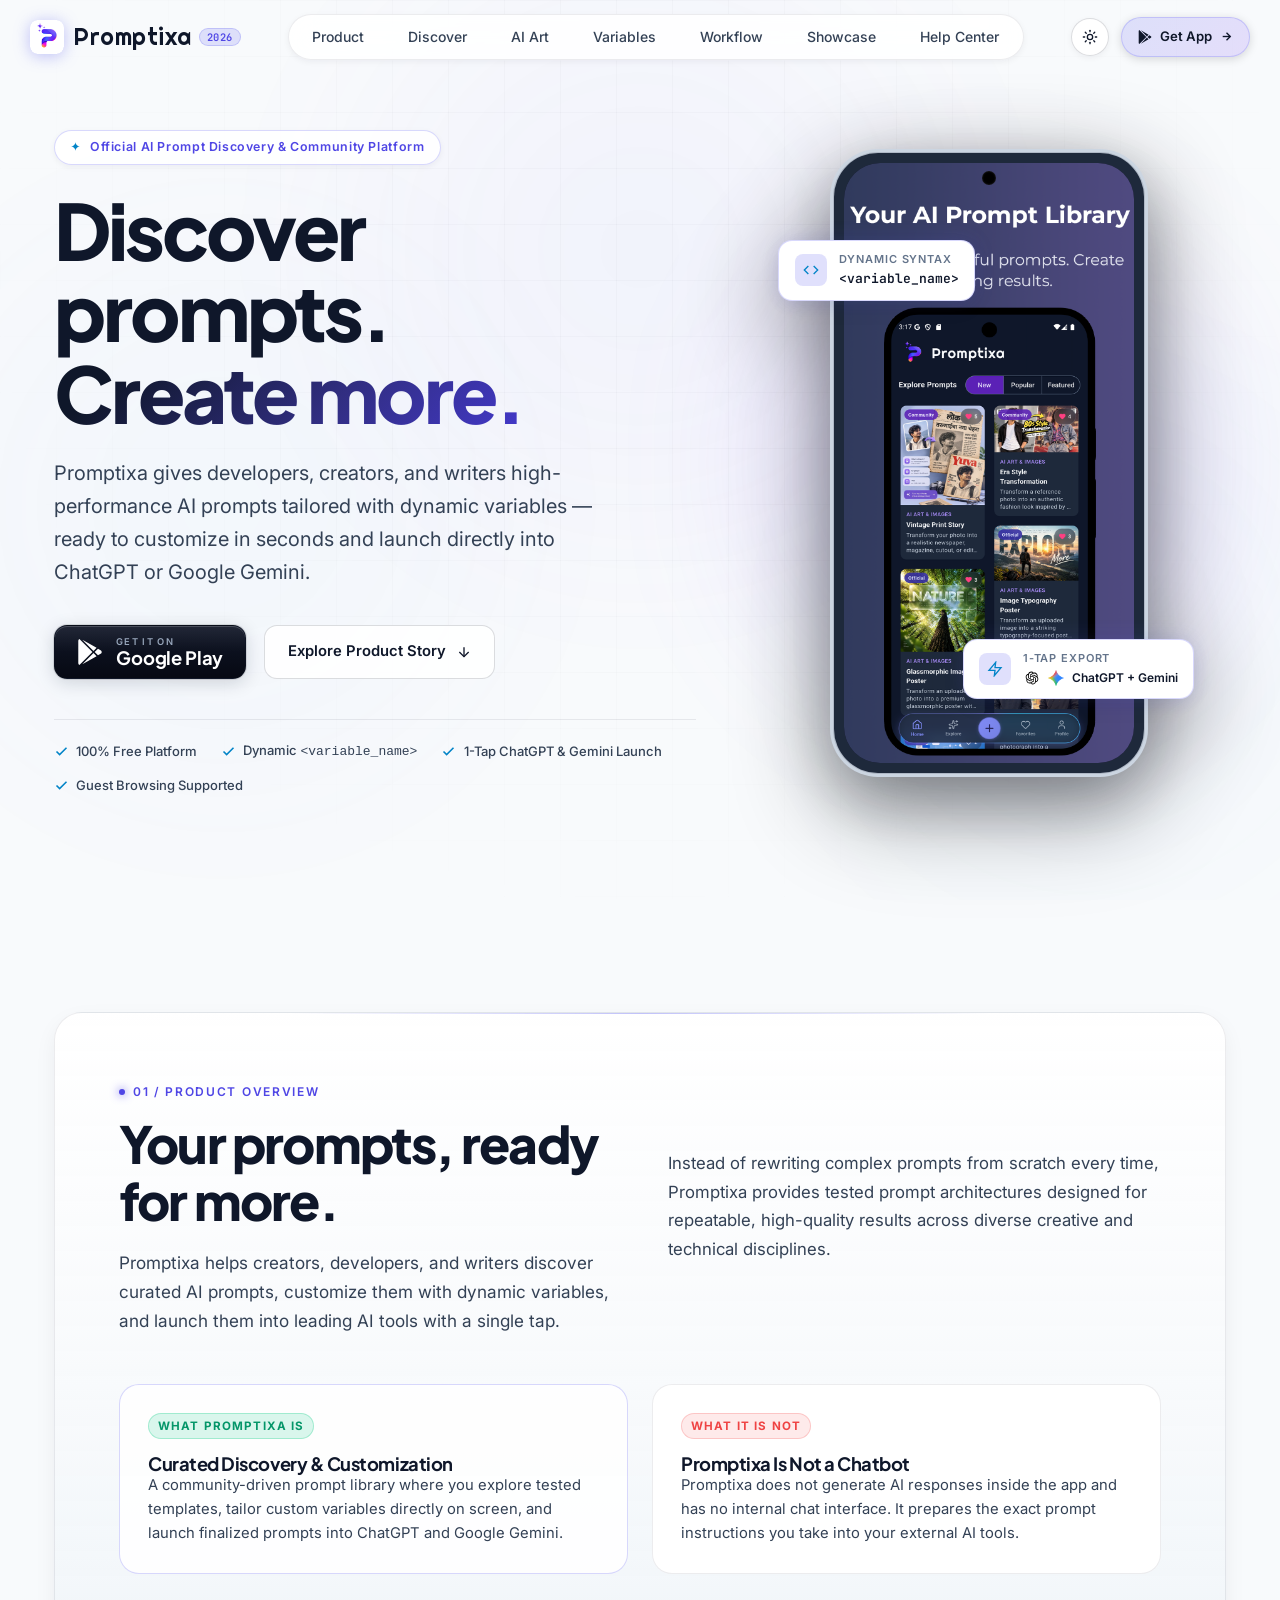
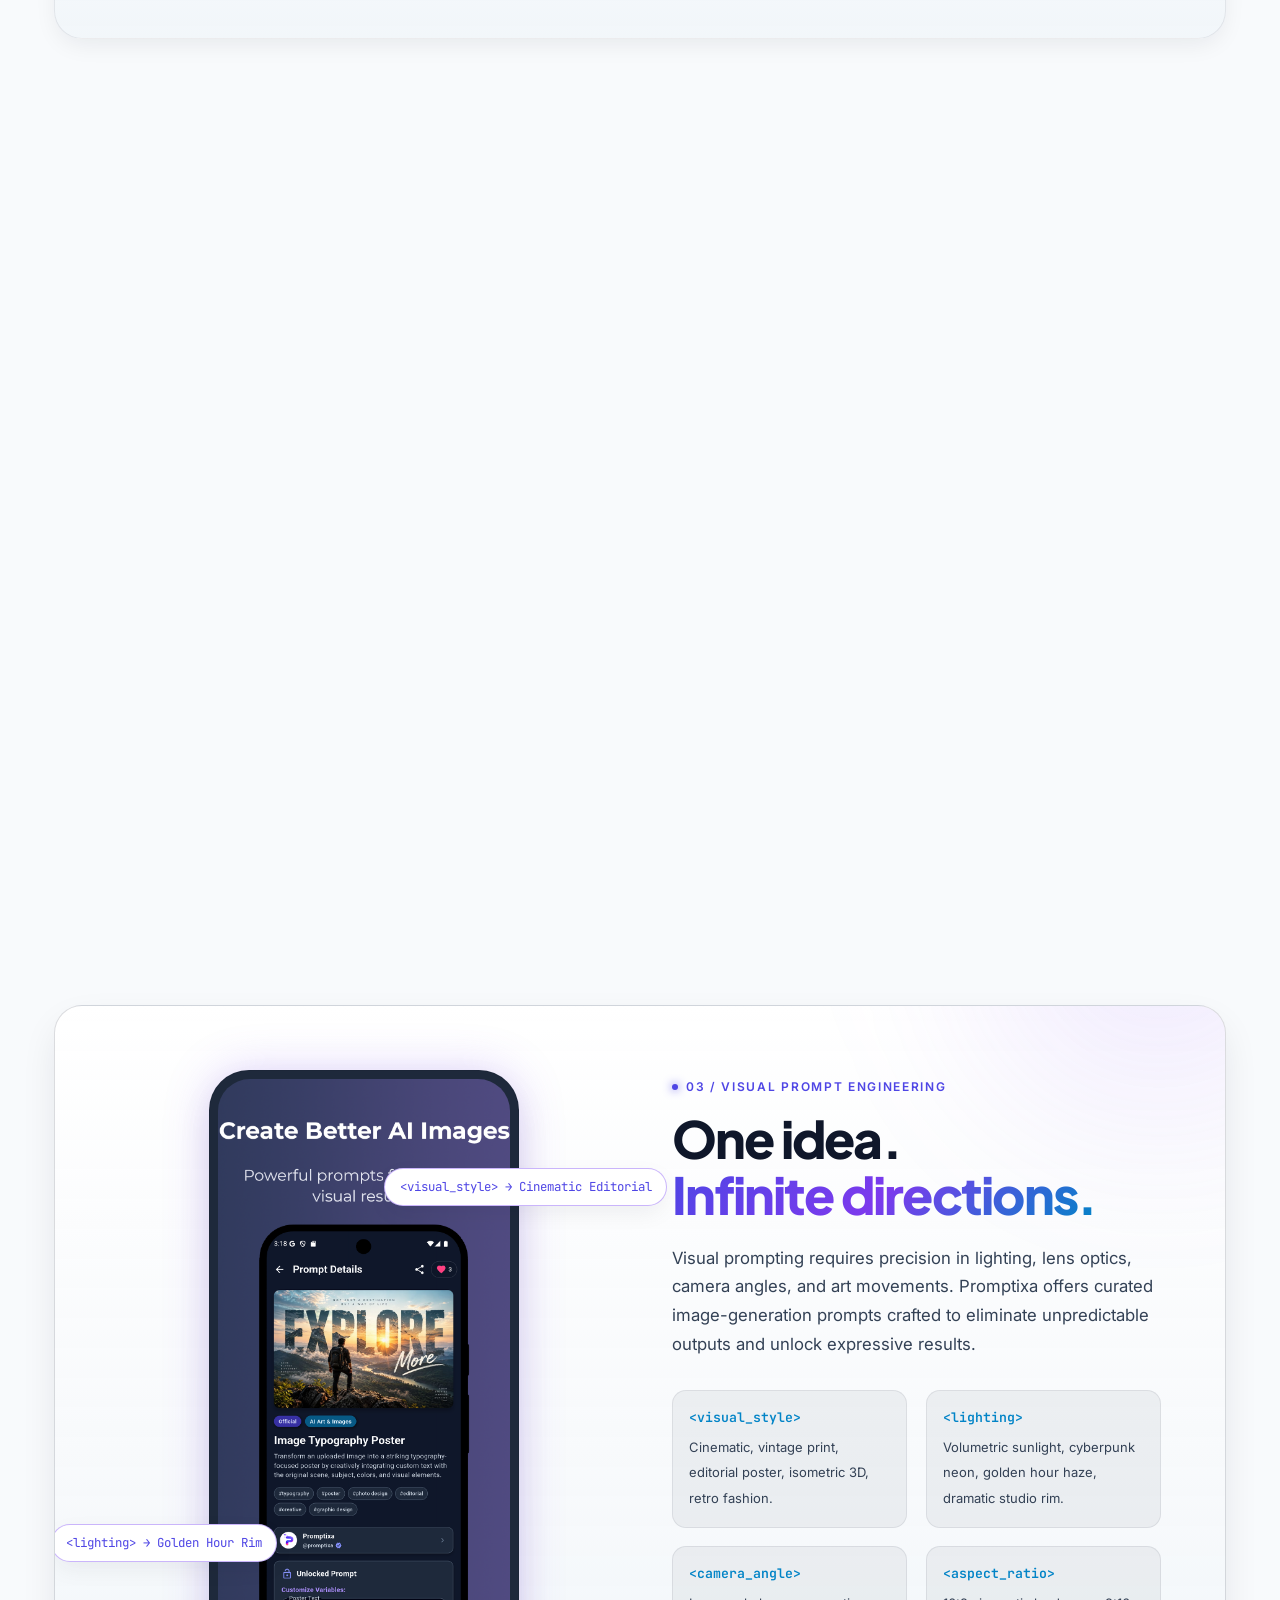
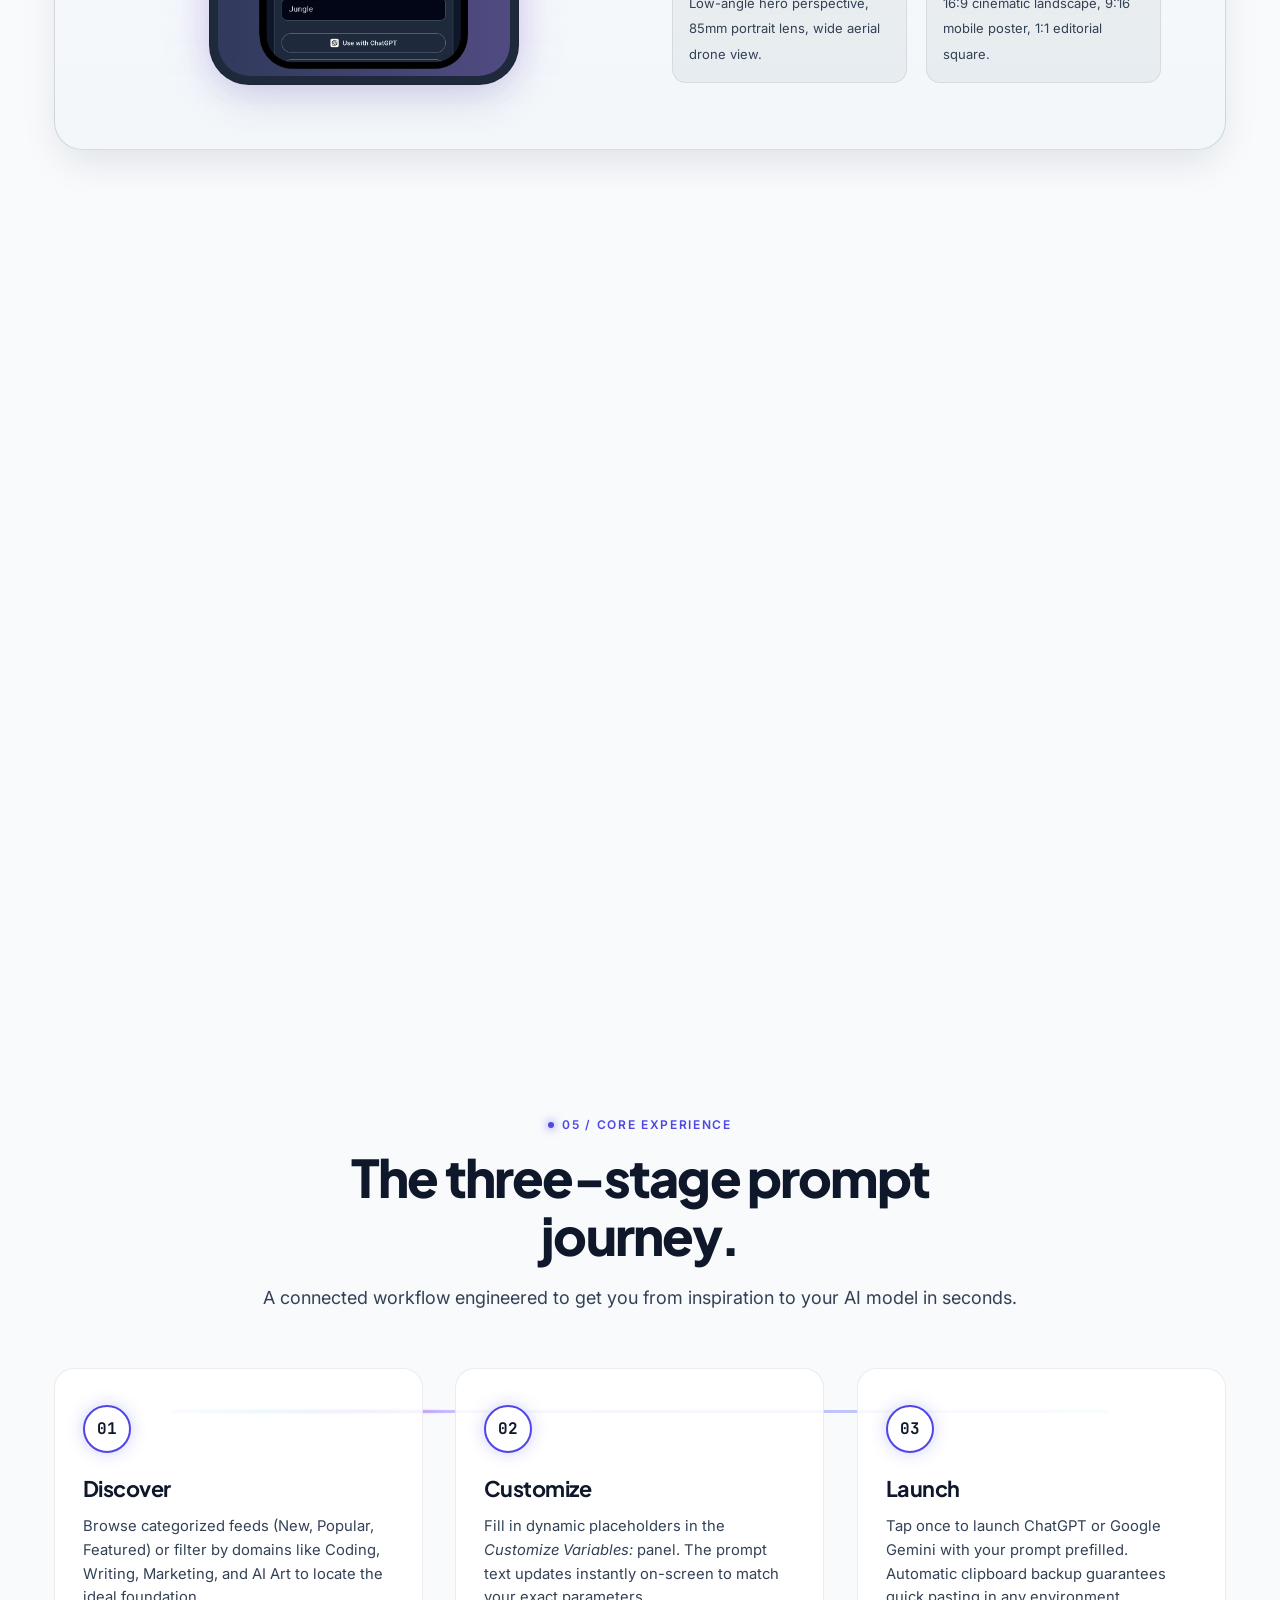
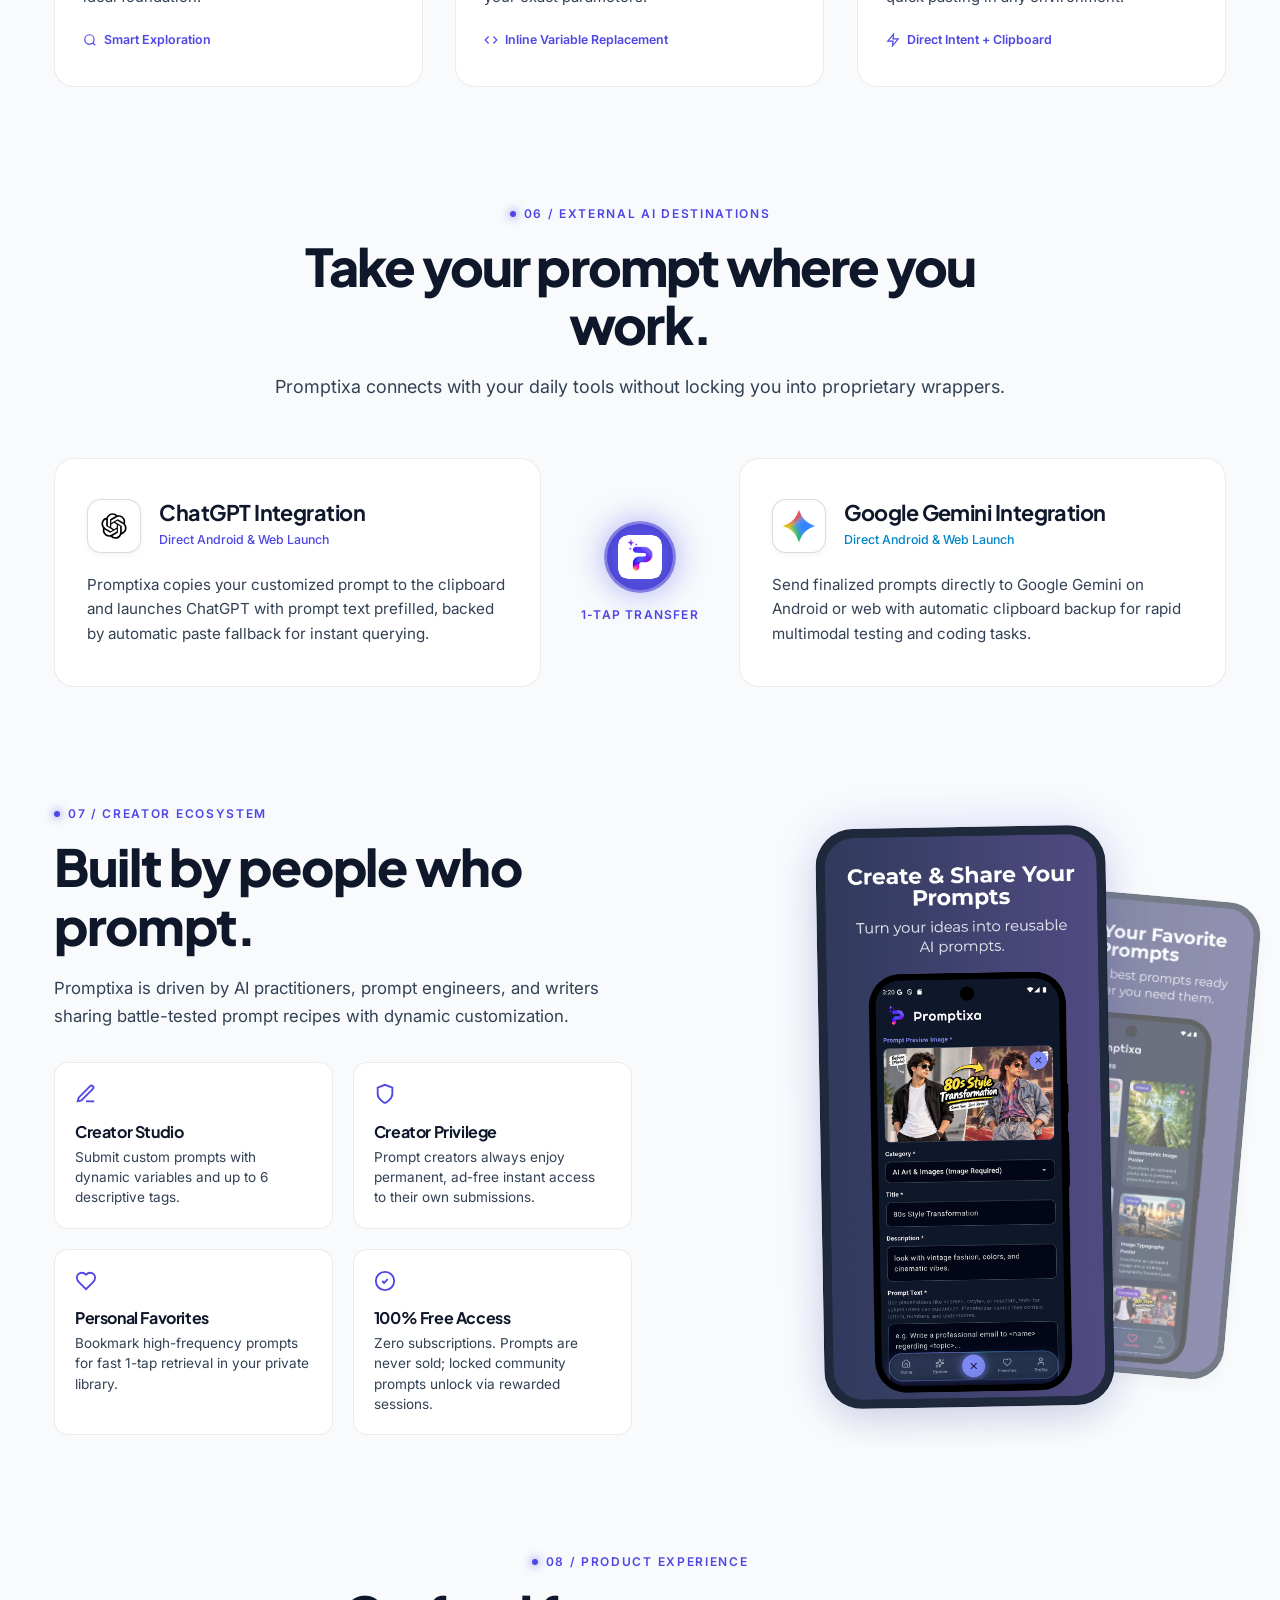
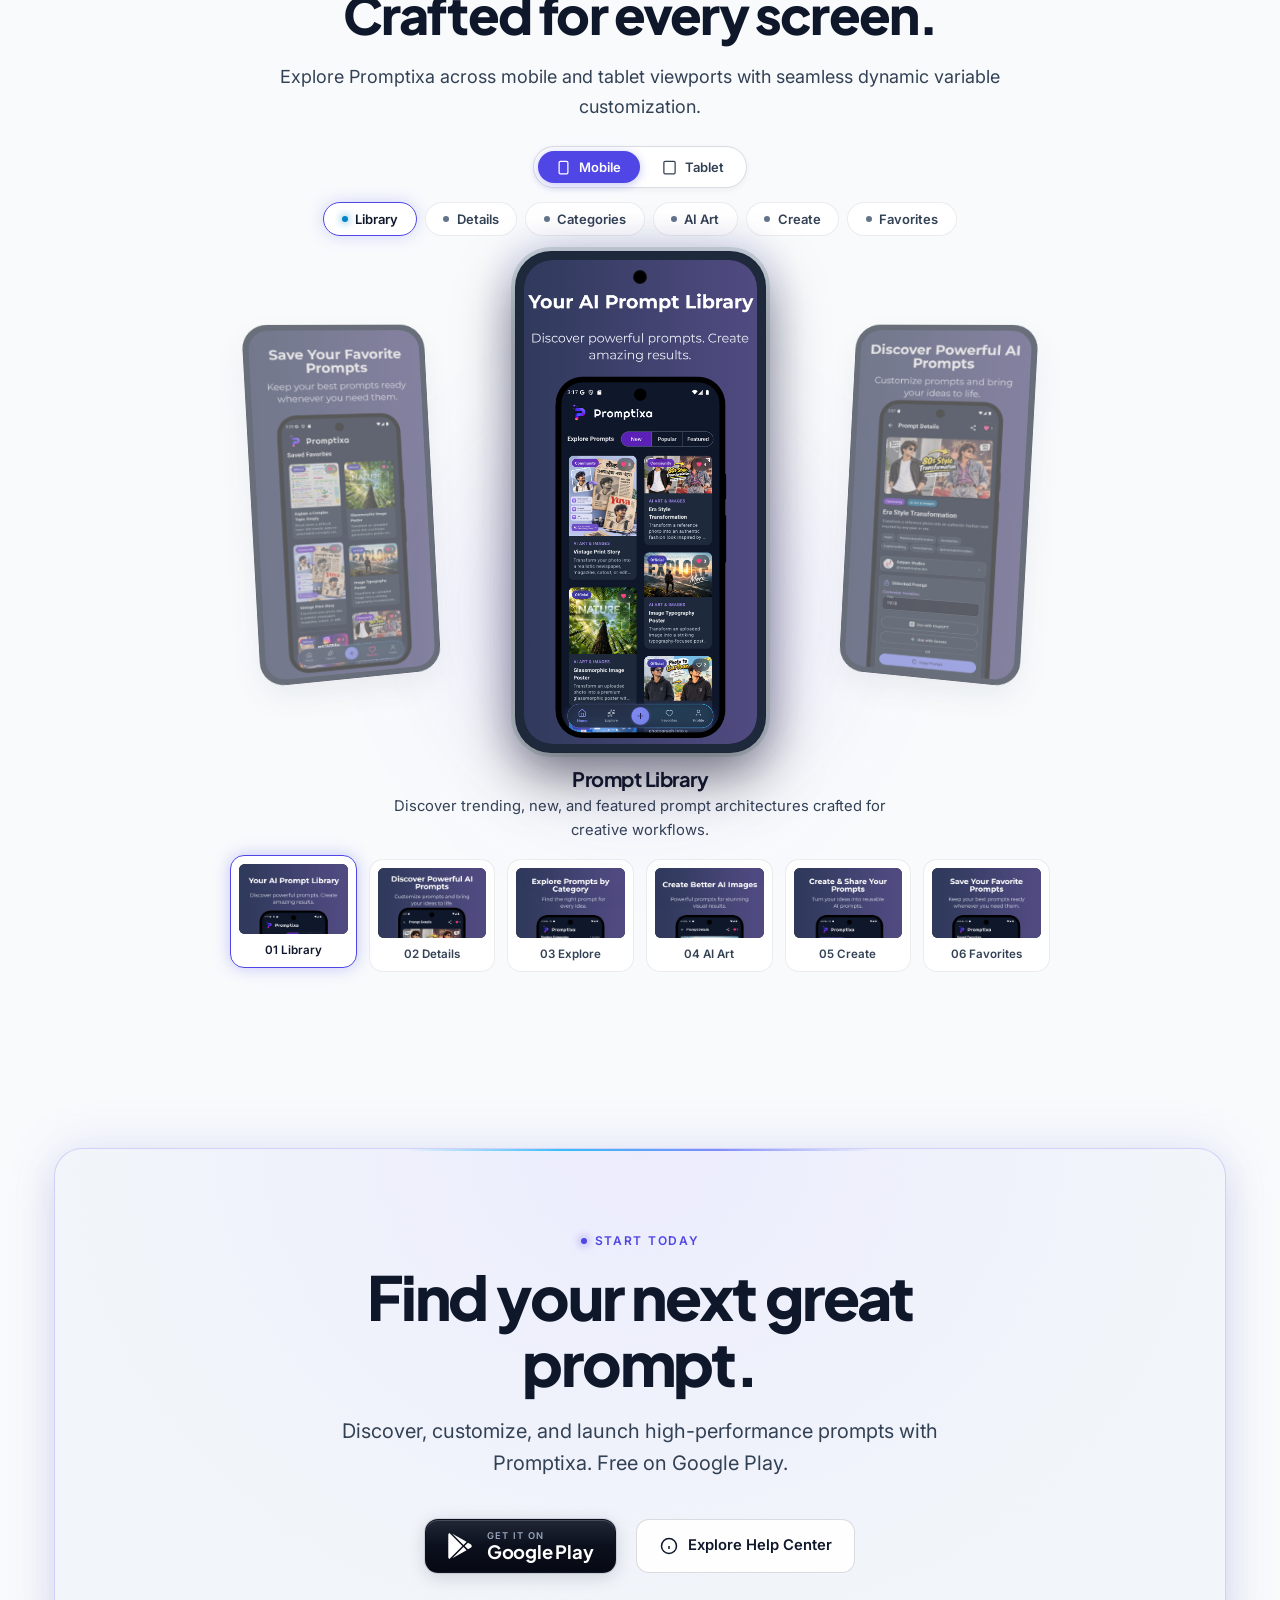
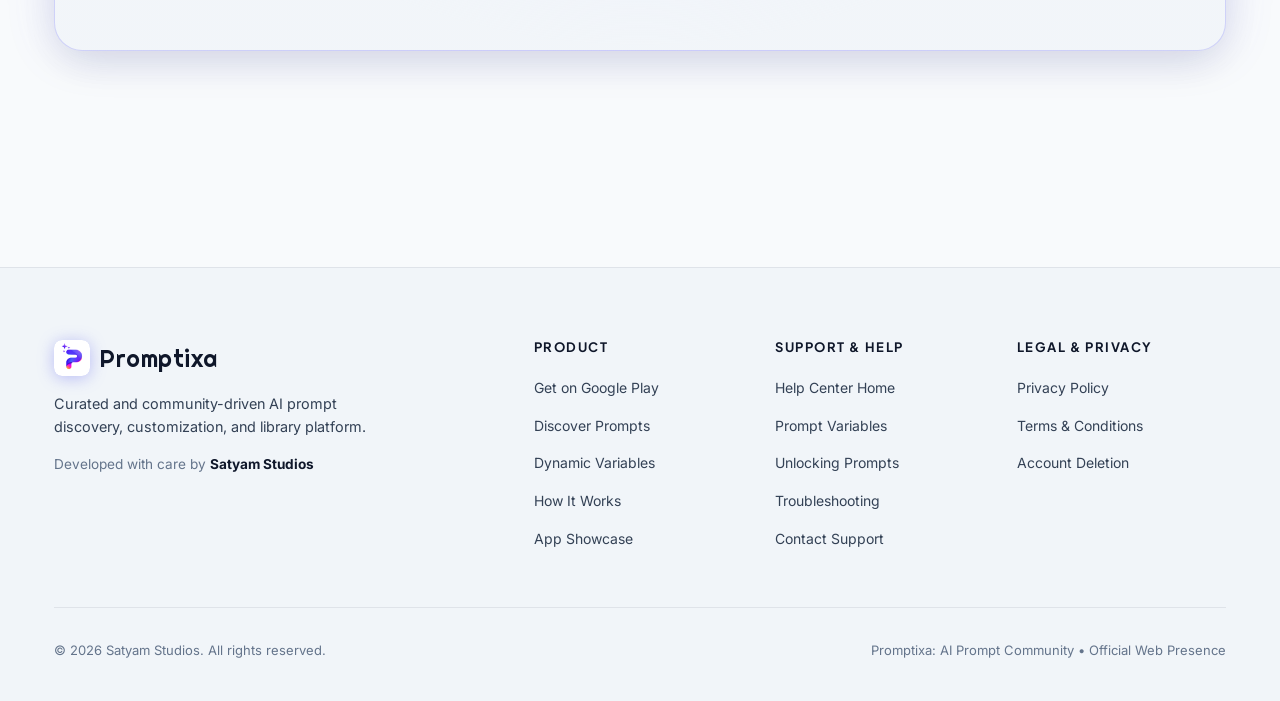
==== commit 7e12211f: "update uiux" ====
--- a/index.html
+++ b/index.html
@@ -1,5 +1,5 @@
 <!DOCTYPE html>
-<html lang="en">
+<html lang="en" data-theme="dark">
 <head>
   <meta charset="UTF-8">
   <meta name="viewport" content="width=device-width, initial-scale=1.0, maximum-scale=5.0">
@@ -9,8 +9,23 @@
   <meta name="author" content="Satyam Studios">
   <meta name="robots" content="index, follow, max-image-preview:large, max-snippet:-1, max-video-preview:-1">
   
+  <!-- System Theme Pre-Initialization (Prevents Theme Flash) -->
+  <script>
+    (function() {
+      try {
+        var stored = localStorage.getItem('promptixa-theme');
+        if (stored === 'light' || stored === 'dark') {
+          document.documentElement.setAttribute('data-theme', stored);
+        } else {
+          var prefersDark = window.matchMedia && window.matchMedia('(prefers-color-scheme: dark)').matches;
+          document.documentElement.setAttribute('data-theme', prefersDark ? 'dark' : 'light');
+        }
+      } catch (e) {}
+    })();
+  </script>
+
   <!-- System Theme & Color Scheme -->
-  <meta name="theme-color" media="(prefers-color-scheme: dark)" content="#090e1a">
+  <meta name="theme-color" media="(prefers-color-scheme: dark)" content="#06080e">
   <meta name="theme-color" media="(prefers-color-scheme: light)" content="#f8fafc">
   <meta name="color-scheme" content="dark light">
   <meta name="application-name" content="Promptixa: AI Prompt Community">
@@ -93,313 +108,697 @@
   }
   </script>
 
-  <!-- Typography & Styles -->
+  <!-- Typography & Cinematic Styles -->
   <link rel="preconnect" href="https://fonts.googleapis.com">
   <link rel="preconnect" href="https://fonts.gstatic.com" crossorigin>
-  <link href="https://fonts.googleapis.com/css2?family=Inter:wght@400;500;600;700;800&display=swap" rel="stylesheet">
+  <link href="https://fonts.googleapis.com/css2?family=Inter:wght@400;500;600;700&family=JetBrains+Mono:wght@400;500;600&family=Plus+Jakarta+Sans:wght@500;600;700;800&family=Righteous&display=swap" rel="stylesheet">
   <link rel="stylesheet" href="css/style.css">
 </head>
 <body>
 
-  <!-- Site Navigation Header (Sticky) -->
-  <header class="site-header">
+  <!-- Ambient Cinematic Background Canvas -->
+  <div class="ambient-canvas" aria-hidden="true">
+    <div class="ambient-orb ambient-orb-1"></div>
+    <div class="ambient-orb ambient-orb-2"></div>
+    <div class="ambient-orb ambient-orb-3"></div>
+    <div class="ambient-grid"></div>
+  </div>
+
+  <!-- Sticky Glass Navigation Header -->
+  <header class="site-header" id="siteHeader">
     <div class="header-container">
-      <div class="brand">
-        <a href="index.html" class="brand-link" aria-label="Promptixa Home">
-          <img src="assets/icons/favicon-96x96.png" alt="Promptixa Logo Icon" class="brand-logo-icon" width="28" height="28">
-          <span class="brand-name">Promptixa</span>
+      
+      <!-- Authentic Promptixa Brand Logo (Unboxed, High-DPI) -->
+      <a href="index.html" class="brand-link" aria-label="Promptixa Home">
+        <img src="assets/icons/favicon.svg" alt="Promptixa Logo" class="brand-logo-img" width="34" height="34">
+        <span class="brand-name">
+          Promptixa
+          <span class="brand-badge">2026</span>
+        </span>
+      </a>
+
+      <!-- Desktop Navigation Links -->
+      <nav class="site-nav" aria-label="Main Navigation">
+        <a href="#intro" class="nav-link">Product</a>
+        <a href="#discover" class="nav-link">Discover</a>
+        <a href="#creativity" class="nav-link">AI Art</a>
+        <a href="#variables" class="nav-link nav-link-secondary">Variables</a>
+        <a href="#workflow" class="nav-link nav-link-secondary">Workflow</a>
+        <a href="#showcase" class="nav-link">Showcase</a>
+        <a href="help/" class="nav-link">Help Center</a>
+      </nav>
+
+      <!-- Header Actions: Theme Switcher & Google Play CTA -->
+      <div class="header-actions">
+        
+        <!-- Elegant Theme Switcher Button -->
+        <button type="button" class="theme-toggle-btn" id="themeToggle" aria-label="Toggle dark/light theme" title="Toggle theme">
+          <span class="theme-icon-container">
+            <svg class="theme-icon theme-icon-moon" width="16" height="16" viewBox="0 0 24 24" fill="none" stroke="currentColor" stroke-width="2" stroke-linecap="round" stroke-linejoin="round"><path d="M12 3a6 6 0 0 0 9 9 9 9 0 1 1-9-9Z"/></svg>
+            <svg class="theme-icon theme-icon-sun" width="16" height="16" viewBox="0 0 24 24" fill="none" stroke="currentColor" stroke-width="2" stroke-linecap="round" stroke-linejoin="round"><circle cx="12" cy="12" r="4"/><path d="M12 2v2"/><path d="M12 20v2"/><path d="m4.93 4.93 1.41 1.41"/><path d="m17.66 17.66 1.41 1.41"/><path d="M2 12h2"/><path d="M20 12h2"/><path d="m6.34 17.66-1.41 1.41"/><path d="m19.07 4.93-1.41 1.41"/></svg>
+          </span>
+        </button>
+
+        <a href="https://play.google.com/store/apps/details?id=com.promptixa.app" target="_blank" rel="noopener" class="nav-play-btn" aria-label="Get Promptixa on Google Play Store">
+          <svg class="google-play-brand-icon" width="14" height="14" viewBox="0 0 512 512" fill="currentColor" aria-hidden="true"><path d="M325.3 234.3L104.6 13l280.8 161.2-60.1 60.1zM47 0C34 6.8 25.3 19.2 25.3 35.3v441.3c0 16.1 8.7 28.5 21.7 35.3l256.6-256L47 0zm425.2 225.6l-58.9-34.1-65.7 64.5 65.7 64.5 60.1-34.1c18-14.3 18-46.5-1.2-60.8zM104.6 499l280.8-161.2-60.1-60.1L104.6 499z"/></svg>
+          <span>Get App</span>
+          <svg class="arrow-icon" width="13" height="13" viewBox="0 0 24 24" fill="none" stroke="currentColor" stroke-width="2.5"><path d="M5 12h14"/><path d="m12 5 7 7-7 7"/></svg>
         </a>
+
+        <!-- Mobile Menu Toggle Button -->
+        <button type="button" class="mobile-nav-toggle" id="mobileNavToggle" aria-label="Toggle navigation menu" aria-expanded="false" aria-controls="mobileDrawer">
+          <svg width="22" height="22" viewBox="0 0 24 24" fill="none" stroke="currentColor" stroke-width="2"><line x1="3" y1="12" x2="21" y2="12"/><line x1="3" y1="6" x2="21" y2="6"/><line x1="3" y1="18" x2="21" y2="18"/></svg>
+        </button>
       </div>
-      <nav class="site-nav" aria-label="Main Navigation">
-        <a href="#features">Features</a>
-        <a href="#how-it-works">How It Works</a>
-        <a href="#showcase">Showcase</a>
-        <a href="help/">Help Center</a>
-        <a href="https://play.google.com/store/apps/details?id=com.promptixa.app" target="_blank" rel="noopener" class="nav-cta-btn">
-          Get App
-          <svg width="14" height="14" viewBox="0 0 24 24" fill="none" stroke="currentColor" stroke-width="2"><path d="M5 12h14"/><path d="m12 5 7 7-7 7"/></svg>
-        </a>
-      </nav>
+
     </div>
   </header>
 
-  <!-- Main Content Area -->
+  <!-- Mobile Glass Slide-Out Drawer -->
+  <div class="mobile-drawer" id="mobileDrawer" aria-hidden="true">
+    <div class="mobile-nav-links">
+      <a href="#intro" class="mobile-nav-link">Product <svg width="18" height="18" viewBox="0 0 24 24" fill="none" stroke="currentColor" stroke-width="2"><path d="m9 18 6-6-6-6"/></svg></a>
+      <a href="#discover" class="mobile-nav-link">Discover <svg width="18" height="18" viewBox="0 0 24 24" fill="none" stroke="currentColor" stroke-width="2"><path d="m9 18 6-6-6-6"/></svg></a>
+      <a href="#creativity" class="mobile-nav-link">AI Art & Images <svg width="18" height="18" viewBox="0 0 24 24" fill="none" stroke="currentColor" stroke-width="2"><path d="m9 18 6-6-6-6"/></svg></a>
+      <a href="#variables" class="mobile-nav-link">Dynamic Variables <svg width="18" height="18" viewBox="0 0 24 24" fill="none" stroke="currentColor" stroke-width="2"><path d="m9 18 6-6-6-6"/></svg></a>
+      <a href="#workflow" class="mobile-nav-link">3-Step Workflow <svg width="18" height="18" viewBox="0 0 24 24" fill="none" stroke="currentColor" stroke-width="2"><path d="m9 18 6-6-6-6"/></svg></a>
+      <a href="#integrations" class="mobile-nav-link">Integrations <svg width="18" height="18" viewBox="0 0 24 24" fill="none" stroke="currentColor" stroke-width="2"><path d="m9 18 6-6-6-6"/></svg></a>
+      <a href="#community" class="mobile-nav-link">Community <svg width="18" height="18" viewBox="0 0 24 24" fill="none" stroke="currentColor" stroke-width="2"><path d="m9 18 6-6-6-6"/></svg></a>
+      <a href="#showcase" class="mobile-nav-link">App Showcase <svg width="18" height="18" viewBox="0 0 24 24" fill="none" stroke="currentColor" stroke-width="2"><path d="m9 18 6-6-6-6"/></svg></a>
+      <a href="help/" class="mobile-nav-link">Help Center <svg width="18" height="18" viewBox="0 0 24 24" fill="none" stroke="currentColor" stroke-width="2"><path d="m9 18 6-6-6-6"/></svg></a>
+    </div>
+
+    <div class="mobile-drawer-cta">
+      <!-- Mobile Theme Toggle Option -->
+      <div class="mobile-theme-row">
+        <span>Display Theme</span>
+        <button type="button" class="theme-toggle-btn" id="mobileThemeToggle" aria-label="Toggle theme">
+          <span class="theme-icon-container">
+            <svg class="theme-icon theme-icon-moon" width="16" height="16" viewBox="0 0 24 24" fill="none" stroke="currentColor" stroke-width="2"><path d="M12 3a6 6 0 0 0 9 9 9 9 0 1 1-9-9Z"/></svg>
+            <svg class="theme-icon theme-icon-sun" width="16" height="16" viewBox="0 0 24 24" fill="none" stroke="currentColor" stroke-width="2"><circle cx="12" cy="12" r="4"/><path d="M12 2v2"/><path d="M12 20v2"/><path d="m4.93 4.93 1.41 1.41"/><path d="m17.66 17.66 1.41 1.41"/><path d="M2 12h2"/><path d="M20 12h2"/><path d="m6.34 17.66-1.41 1.41"/><path d="m19.07 4.93-1.41 1.41"/></svg>
+          </span>
+        </button>
+      </div>
+
+      <a href="https://play.google.com/store/apps/details?id=com.promptixa.app" target="_blank" rel="noopener" class="google-play-badge-btn mobile-drawer-badge" aria-label="Get it on Google Play">
+        <div class="badge-icon-wrap">
+          <svg class="badge-play-icon" width="26" height="26" viewBox="0 0 512 512" fill="currentColor" aria-hidden="true">
+            <path d="M325.3 234.3L104.6 13l280.8 161.2-60.1 60.1zM47 0C34 6.8 25.3 19.2 25.3 35.3v441.3c0 16.1 8.7 28.5 21.7 35.3l256.6-256L47 0zm425.2 225.6l-58.9-34.1-65.7 64.5 65.7 64.5 60.1-34.1c18-14.3 18-46.5-1.2-60.8zM104.6 499l280.8-161.2-60.1-60.1L104.6 499z"/>
+          </svg>
+        </div>
+        <div class="badge-text-wrap">
+          <span class="badge-subtitle">GET IT ON</span>
+          <span class="badge-title">Google Play</span>
+        </div>
+      </a>
+    </div>
+  </div>
+
+  <!-- Main Content Flow -->
   <main class="landing-main">
 
-    <!-- Hero Section -->
-    <section class="hero-section" aria-labelledby="hero-heading">
-      <div class="hero-grid">
-        
-        <div class="hero-content">
-          <div class="hero-badge">
-            <span class="hero-badge-dot"></span>
-            Official AI Prompt Community Platform
-          </div>
-
-          <h1 id="hero-heading">
-            Discover, Customize & Export <span class="gradient-text">High-Performance AI Prompts</span>
-          </h1>
-
-          <p class="hero-description">
-            Promptixa provides a curated library of ready-to-use prompt templates for coding, copywriting, productivity, and image generation. Tailor dynamic variables with one tap and export directly to ChatGPT or Google Gemini.
-          </p>
-
-          <div class="hero-actions">
-            <a href="https://play.google.com/store/apps/details?id=com.promptixa.app" target="_blank" rel="noopener" class="playstore-badge-link" aria-label="Get Promptixa on Google Play Store">
-              <img src="assets/GetItOnGooglePlay.png" alt="Get it on Google Play" class="playstore-badge-img" width="180" height="54">
-            </a>
-            <a href="help/" class="btn-secondary">
-              <svg width="18" height="18" viewBox="0 0 24 24" fill="none" stroke="currentColor" stroke-width="2"><circle cx="12" cy="12" r="10"/><path d="M12 16v-4"/><path d="M12 8h.01"/></svg>
-              Explore Help Center Guides
-            </a>
-          </div>
-
-          <div class="hero-highlights-strip">
-            <span class="hero-highlight-item">
-              <svg width="16" height="16" viewBox="0 0 24 24" fill="none" stroke="currentColor" stroke-width="2.5"><polyline points="20 6 9 17 4 12"/></svg>
-              100% Free to Use
-            </span>
-            <span class="hero-highlight-item">
-              <svg width="16" height="16" viewBox="0 0 24 24" fill="none" stroke="currentColor" stroke-width="2.5"><polyline points="20 6 9 17 4 12"/></svg>
-              ChatGPT & Gemini Ready
-            </span>
-            <span class="hero-highlight-item">
-              <svg width="16" height="16" viewBox="0 0 24 24" fill="none" stroke="currentColor" stroke-width="2.5"><polyline points="20 6 9 17 4 12"/></svg>
-              Dynamic Variables
-            </span>
-            <span class="hero-highlight-item">
-              <svg width="16" height="16" viewBox="0 0 24 24" fill="none" stroke="currentColor" stroke-width="2.5"><polyline points="20 6 9 17 4 12"/></svg>
-              Guest Browsing Supported
-            </span>
-          </div>
-        </div>
-
-        <div class="hero-visual reveal-on-scroll">
-          <div class="hero-device-wrapper">
-            <img 
-              src="assets/playstore/promptixa_mobile/01_prompt_library.png" 
-              alt="Promptixa Mobile App Interface showing prompt discovery library and categories" 
-              class="hero-screenshot-img"
-              width="304"
-              height="608"
-              loading="eager"
-            >
-            
-            <div class="floating-pill pill-top">
-              <svg width="16" height="16" viewBox="0 0 24 24" fill="none" stroke="currentColor" stroke-width="2"><polyline points="16 18 22 12 16 6"/><polyline points="8 6 2 12 8 18"/></svg>
-              <span>Custom Variables <code>&lt;topic&gt;</code></span>
-            </div>
-
-            <div class="floating-pill pill-bottom">
-              <svg width="16" height="16" viewBox="0 0 24 24" fill="none" stroke="currentColor" stroke-width="2"><polygon points="13 2 3 14 12 14 11 22 21 10 12 10 13 2"/></svg>
-              <span>1-Tap ChatGPT & Gemini Launch</span>
-            </div>
-          </div>
-        </div>
-
+    <!-- ====================================================================
+         SECTION 1: HERO SECTION — Cinematic, Atmospheric, Typography-Centric
+         ==================================================================== -->
+    <section class="hero-section" aria-labelledby="hero-title">
+      <div class="container">
+        <div class="hero-grid">
+          
+          <!-- Hero Text Content -->
+          <div class="hero-content reveal-on-scroll">
+            <div class="hero-badge">
+              <span class="hero-badge-sparkle">✦</span>
+              <span>Official AI Prompt Discovery & Community Platform</span>
+            </div>
+
+            <h1 id="hero-title" class="hero-headline">
+              <span class="hero-line"><span class="hero-word">Discover</span> <span class="hero-word">prompts.</span></span>
+              <span class="hero-line"><span class="hero-word gradient-text">Create more.</span></span>
+            </h1>
+
+            <p class="hero-subheadline">
+              Promptixa gives developers, creators, and writers high-performance AI prompts tailored with dynamic variables — ready to customize in seconds and launch directly into ChatGPT or Google Gemini.
+            </p>
+
+            <div class="hero-actions">
+              <a href="https://play.google.com/store/apps/details?id=com.promptixa.app" target="_blank" rel="noopener" class="google-play-badge-btn" aria-label="Get it on Google Play">
+                <div class="badge-icon-wrap">
+                  <svg class="badge-play-icon" width="26" height="26" viewBox="0 0 512 512" fill="currentColor" aria-hidden="true">
+                    <path d="M325.3 234.3L104.6 13l280.8 161.2-60.1 60.1zM47 0C34 6.8 25.3 19.2 25.3 35.3v441.3c0 16.1 8.7 28.5 21.7 35.3l256.6-256L47 0zm425.2 225.6l-58.9-34.1-65.7 64.5 65.7 64.5 60.1-34.1c18-14.3 18-46.5-1.2-60.8zM104.6 499l280.8-161.2-60.1-60.1L104.6 499z"/>
+                  </svg>
+                </div>
+                <div class="badge-text-wrap">
+                  <span class="badge-subtitle">GET IT ON</span>
+                  <span class="badge-title">Google Play</span>
+                </div>
+              </a>
+              <a href="#intro" class="btn-glass-secondary">
+                <span>Explore Product Story</span>
+                <svg width="16" height="16" viewBox="0 0 24 24" fill="none" stroke="currentColor" stroke-width="2"><path d="M12 5v14"/><path d="m19 12-7 7-7-7"/></svg>
+              </a>
+            </div>
+
+            <div class="hero-feature-pills">
+              <div class="hero-pill-item">
+                <svg width="15" height="15" viewBox="0 0 24 24" fill="none" stroke="currentColor" stroke-width="2.5"><polyline points="20 6 9 17 4 12"/></svg>
+                <span>100% Free Platform</span>
+              </div>
+              <div class="hero-pill-item">
+                <svg width="15" height="15" viewBox="0 0 24 24" fill="none" stroke="currentColor" stroke-width="2.5"><polyline points="20 6 9 17 4 12"/></svg>
+                <span>Dynamic <code>&lt;variable_name&gt;</code></span>
+              </div>
+              <div class="hero-pill-item">
+                <svg width="15" height="15" viewBox="0 0 24 24" fill="none" stroke="currentColor" stroke-width="2.5"><polyline points="20 6 9 17 4 12"/></svg>
+                <span>1-Tap ChatGPT & Gemini Launch</span>
+              </div>
+              <div class="hero-pill-item">
+                <svg width="15" height="15" viewBox="0 0 24 24" fill="none" stroke="currentColor" stroke-width="2.5"><polyline points="20 6 9 17 4 12"/></svg>
+                <span>Guest Browsing Supported</span>
+              </div>
+            </div>
+          </div>
+
+          <!-- Hero Floating Device Visual -->
+          <div class="hero-visual reveal-on-scroll delay-1">
+            <div class="hero-glow-underlay" aria-hidden="true"></div>
+
+            <div class="hero-phone-container">
+              <div class="device-frame">
+                <div class="device-notch"></div>
+                <div class="device-screen-crop">
+                  <img 
+                    src="assets/playstore/promptixa_mobile/01_prompt_library.png" 
+                    alt="Promptixa Mobile Interface displaying AI Prompt Library with New, Popular, and Featured streams"
+                    width="304"
+                    height="608"
+                    loading="eager"
+                  >
+                </div>
+              </div>
+
+              <!-- Floating Depth Micro-Cards -->
+              <div class="floating-glass-card floating-card-top">
+                <div class="card-icon-pill">
+                  <svg width="16" height="16" viewBox="0 0 24 24" fill="none" stroke="currentColor" stroke-width="2"><polyline points="16 18 22 12 16 6"/><polyline points="8 6 2 12 8 18"/></svg>
+                </div>
+                <div class="card-text-block">
+                  <span class="card-label">Dynamic Syntax</span>
+                  <span class="card-value mono-text">&lt;variable_name&gt;</span>
+                </div>
+              </div>
+
+              <div class="floating-glass-card floating-card-bottom">
+                <div class="card-icon-pill">
+                  <svg width="16" height="16" viewBox="0 0 24 24" fill="none" stroke="currentColor" stroke-width="2"><polygon points="13 2 3 14 12 14 11 22 21 10 12 10 13 2"/></svg>
+                </div>
+                <div class="card-text-block">
+                  <span class="card-label">1-Tap Export</span>
+                  <div class="card-logos-row">
+                    <img src="assets/chatgpt-icon.svg" alt="ChatGPT" class="card-mini-logo" width="16" height="16">
+                    <img src="assets/google-gemini-icon.png" alt="Google Gemini" class="card-mini-logo" width="16" height="16">
+                    <span class="card-value" style="font-size:0.75rem;">ChatGPT + Gemini</span>
+                  </div>
+                </div>
+              </div>
+
+            </div>
+          </div>
+
+        </div>
       </div>
     </section>
 
-    <!-- Essential Product Clarity Banner -->
-    <section class="clarity-banner reveal-on-scroll" aria-label="Product Clarification">
-      <div class="clarity-icon-wrap">
-        <svg width="22" height="22" viewBox="0 0 24 24" fill="none" stroke="currentColor" stroke-width="2"><circle cx="12" cy="12" r="10"/><line x1="12" y1="8" x2="12" y2="12"/><line x1="12" y1="16" x2="12.01" y2="16"/></svg>
-      </div>
-      <div class="clarity-content">
-        <h3>What is Promptixa? (And what it is NOT)</h3>
-        <p>
-          Promptixa is a curated and community-driven AI prompt discovery, customization, and library platform. <strong>Promptixa is not a chatbot or conversational AI assistant</strong> and does not generate AI responses inside the app. It gives you crafted, variable-customizable prompts that you can copy or send directly to external tools like ChatGPT and Google Gemini.
-        </p>
+    <!-- ====================================================================
+         SECTION 2: PRODUCT INTRODUCTION — Clean Editorial & Clarification
+         ==================================================================== -->
+    <section id="intro" class="intro-section" aria-labelledby="intro-heading">
+      <div class="container">
+        <div class="intro-editorial-wrapper reveal-on-scroll">
+          
+          <div class="intro-content-grid">
+            <div class="intro-statement">
+              <span class="section-eyebrow">
+                <span class="section-eyebrow-dot"></span>
+                01 / Product Overview
+              </span>
+              <h2 id="intro-heading">Your prompts, ready for more.</h2>
+              <p>
+                Promptixa helps creators, developers, and writers discover curated AI prompts, customize them with dynamic variables, and launch them into leading AI tools with a single tap.
+              </p>
+            </div>
+
+            <div>
+              <p style="font-size: 1.05rem; color: var(--text-secondary); line-height: 1.7;">
+                Instead of rewriting complex prompts from scratch every time, Promptixa provides tested prompt architectures designed for repeatable, high-quality results across diverse creative and technical disciplines.
+              </p>
+            </div>
+          </div>
+
+          <!-- Essential Product Clarification -->
+          <div class="intro-duo-cards">
+            <div class="clarity-box clarity-box-is">
+              <div class="clarity-header">
+                <span class="clarity-badge clarity-badge-yes">What Promptixa Is</span>
+              </div>
+              <h3>Curated Discovery & Customization</h3>
+              <p>
+                A community-driven prompt library where you explore tested templates, tailor custom variables directly on screen, and launch finalized prompts into ChatGPT and Google Gemini.
+              </p>
+            </div>
+
+            <div class="clarity-box clarity-box-not">
+              <div class="clarity-header">
+                <span class="clarity-badge clarity-badge-no">What It Is Not</span>
+              </div>
+              <h3>Promptixa Is Not a Chatbot</h3>
+              <p>
+                Promptixa does not generate AI responses inside the app and has no internal chat interface. It prepares the exact prompt instructions you take into your external AI tools.
+              </p>
+            </div>
+          </div>
+
+        </div>
       </div>
     </section>
 
-    <!-- Core Features Grid -->
-    <section id="features" class="features-section reveal-on-scroll" aria-labelledby="features-heading">
-      <div class="section-header">
-        <span class="section-eyebrow">Core Capabilities</span>
-        <h2 id="features-heading">Everything You Need to Supercharge Your AI Prompts</h2>
-        <p>Built from the ground up for prompt creators, developers, writers, and AI enthusiasts.</p>
-      </div>
-
-      <div class="features-grid">
+    <!-- ====================================================================
+         SECTION 3: DISCOVER — "Start with a better idea."
+         ==================================================================== -->
+    <section id="discover" class="discover-section" aria-labelledby="discover-heading">
+      <div class="container">
         
-        <div class="feature-card reveal-on-scroll reveal-delay-1">
-          <div class="feature-icon-wrap">
-            <svg width="22" height="22" viewBox="0 0 24 24" fill="none" stroke="currentColor" stroke-width="2"><circle cx="11" cy="11" r="8"/><line x1="21" y1="21" x2="16.65" y2="16.65"/></svg>
-          </div>
-          <h3>Curated Discovery Feeds</h3>
-          <p>Explore prompts categorized into <em>New</em> (by creation date), <em>Popular</em> (by user favorites), and curated <em>Featured</em> collections across various creative and technical domains.</p>
-        </div>
-
-        <div class="feature-card reveal-on-scroll reveal-delay-2">
-          <div class="feature-icon-wrap">
-            <svg width="22" height="22" viewBox="0 0 24 24" fill="none" stroke="currentColor" stroke-width="2"><polyline points="16 18 22 12 16 6"/><polyline points="8 6 2 12 8 18"/></svg>
-          </div>
-          <h3>Dynamic Variable Customization</h3>
-          <p>Fill in placeholders like <code>&lt;topic&gt;</code>, <code>&lt;tone&gt;</code>, and <code>&lt;style&gt;</code> directly inside the prompt details screen to tailor outputs before copying.</p>
-        </div>
-
-        <div class="feature-card reveal-on-scroll reveal-delay-3">
-          <div class="feature-icon-wrap">
-            <svg width="22" height="22" viewBox="0 0 24 24" fill="none" stroke="currentColor" stroke-width="2"><path d="M12 2a8 8 0 0 0-8 8c0 3.37 2.1 6.25 5.09 7.36L9 22l4-2 4 2-.09-4.64C19.9 16.25 22 13.37 22 10a8 8 0 0 0-8-8z"/></svg>
-          </div>
-          <h3>One-Tap External AI Launch</h3>
-          <p>Instantly launch customized prompts into ChatGPT or Google Gemini with automatic clipboard backup fallback for reliable pasting in any browser or app.</p>
-        </div>
-
-        <div class="feature-card reveal-on-scroll reveal-delay-4">
-          <div class="feature-icon-wrap">
-            <svg width="22" height="22" viewBox="0 0 24 24" fill="none" stroke="currentColor" stroke-width="2"><path d="M12 20h9"/><path d="M16.5 3.5a2.12 2.12 0 0 1 3 3L7 19l-4 1 1-4Z"/></svg>
-          </div>
-          <h3>Community & Submissions</h3>
-          <p>Submit your own high-performing prompts to the community (up to 6 tags per submission). Creators enjoy ad-free instant access to their own submitted prompts.</p>
+        <div class="discover-grid">
+          
+          <div class="discover-narrative reveal-on-scroll">
+            <div>
+              <span class="section-eyebrow">
+                <span class="section-eyebrow-dot"></span>
+                02 / Discovery Engine
+              </span>
+              <h2 id="discover-heading">Start with a better idea.</h2>
+              <p style="color: var(--text-secondary); font-size: 1.05rem; line-height: 1.65; margin-top: 0.85rem;">
+                Never stare at a blank prompt box again. Promptixa organizes community-crafted prompts into high-signal discovery feeds designed for rapid inspiration.
+              </p>
+            </div>
+
+            <div class="discover-pillars">
+              <div class="pillar-item">
+                <div class="pillar-icon-box">
+                  <svg width="20" height="20" viewBox="0 0 24 24" fill="none" stroke="currentColor" stroke-width="2"><circle cx="12" cy="12" r="10"/><polyline points="12 6 12 12 16 14"/></svg>
+                </div>
+                <div class="pillar-text">
+                  <h4>New Feed</h4>
+                  <p>Real-time chronological stream of community submissions fresh from prompt creators.</p>
+                </div>
+              </div>
+
+              <div class="pillar-item">
+                <div class="pillar-icon-box">
+                  <svg width="20" height="20" viewBox="0 0 24 24" fill="none" stroke="currentColor" stroke-width="2"><path d="M19 14c1.49-1.46 3-3.21 3-5.5A5.5 5.5 0 0 0 16.5 3c-1.76 0-3 .5-4.5 2-1.5-1.5-2.74-2-4.5-2A5.5 5.5 0 0 0 2 8.5c0 2.3 1.5 4.05 3 5.5l7 7Z"/></svg>
+                </div>
+                <div class="pillar-text">
+                  <h4>Popular Feed</h4>
+                  <p>Prompts ranked organically by community favorites and bookmarking frequency.</p>
+                </div>
+              </div>
+
+              <div class="pillar-item">
+                <div class="pillar-icon-box">
+                  <svg width="20" height="20" viewBox="0 0 24 24" fill="none" stroke="currentColor" stroke-width="2"><polygon points="12 2 15.09 8.26 22 9.27 17 14.14 18.18 21.02 12 17.77 5.82 21.02 7 14.14 2 9.27 8.91 8.26 12 2"/></svg>
+                </div>
+                <div class="pillar-text">
+                  <h4>Featured Collections</h4>
+                  <p>Handpicked, high-impact prompt templates verified for consistency across AI models.</p>
+                </div>
+              </div>
+            </div>
+
+            <!-- Authentic Category Stream Tags -->
+            <div>
+              <span style="font-size: 0.775rem; text-transform: uppercase; letter-spacing: 0.1em; color: var(--text-muted); font-weight: 600; display: block; margin-bottom: 0.65rem;">
+                Explore Across Core Domains:
+              </span>
+              <div class="category-stream-strip">
+                <span class="cat-chip">AI Art & Images</span>
+                <span class="cat-chip">Coding & Engineering</span>
+                <span class="cat-chip">Marketing & Copy</span>
+                <span class="cat-chip">Creative Writing</span>
+                <span class="cat-chip">Education & Learning</span>
+                <span class="cat-chip">Productivity</span>
+              </div>
+            </div>
+
+          </div>
+
+          <!-- Real Screenshot Visual -->
+          <div class="discover-visual reveal-on-scroll delay-1">
+            <div class="discover-device-frame">
+              <img 
+                src="assets/playstore/promptixa_mobile/03_explore_categories.png" 
+                alt="Promptixa Explore Categories screen displaying AI Art, Coding, Marketing, and Education categories"
+                width="320"
+                height="630"
+                loading="lazy"
+              >
+            </div>
+          </div>
+
         </div>
 
       </div>
     </section>
 
-    <!-- How It Works Section -->
-    <section id="how-it-works" class="how-it-works-section reveal-on-scroll" aria-labelledby="how-it-works-heading">
-      <div class="section-header">
-        <span class="section-eyebrow">Simple 3-Step Workflow</span>
-        <h2 id="how-it-works-heading">How Promptixa Streamlines Your Workflow</h2>
-        <p>From discovering top-tier prompt templates to generating results in your preferred AI tool.</p>
-      </div>
-
-      <div class="steps-grid">
+    <!-- ====================================================================
+         SECTION 4: AI CREATIVITY / IMAGE PROMPTS — "One idea. Infinite directions."
+         ==================================================================== -->
+    <section id="creativity" class="creativity-section" aria-labelledby="creativity-heading">
+      <div class="container">
         
-        <div class="step-card reveal-on-scroll reveal-delay-1">
-          <span class="step-badge">Step 1</span>
-          <h3>1. Discover & Browse</h3>
-          <p>Explore curated prompt categories or browse New, Popular, and Featured feeds to find the perfect template for your task.</p>
-        </div>
-
-        <div class="step-card reveal-on-scroll reveal-delay-2">
-          <span class="step-badge">Step 2</span>
-          <h3>2. Customize Variables</h3>
-          <p>Fill in dynamic placeholders (e.g. topic, tone, format) in the <em>Customize Variables:</em> section to personalize your prompt.</p>
-        </div>
-
-        <div class="step-card reveal-on-scroll reveal-delay-3">
-          <span class="step-badge">Step 3</span>
-          <h3>3. Launch & Export</h3>
-          <p>Tap <em>Copy Prompt</em> or launch ChatGPT / Gemini with one tap. Promptixa copies the final text to your clipboard automatically.</p>
+        <div class="creativity-editorial-card reveal-on-scroll">
+          <div class="creativity-grid">
+            
+            <!-- Real Playstore Artwork Screenshot -->
+            <div class="creativity-media">
+              <div class="creativity-phone-wrap">
+                <img 
+                  src="assets/playstore/promptixa_mobile/04_ai_image_prompts.png" 
+                  alt="Promptixa Image Typography Poster screen showing high-end mountain sunset typography artwork"
+                  width="310"
+                  height="615"
+                  loading="lazy"
+                >
+              </div>
+
+              <!-- Floating Artistic Variable Pills -->
+              <div class="art-floating-pill art-pill-1">
+                &lt;visual_style&gt; → Cinematic Editorial
+              </div>
+              <div class="art-floating-pill art-pill-2">
+                &lt;lighting&gt; → Golden Hour Rim
+              </div>
+            </div>
+
+            <!-- Typography & Editorial Story -->
+            <div class="creativity-info">
+              <span class="section-eyebrow">
+                <span class="section-eyebrow-dot"></span>
+                03 / Visual Prompt Engineering
+              </span>
+              <h2 id="creativity-heading">One idea.<br><span class="gradient-accent">Infinite directions.</span></h2>
+              <p>
+                Visual prompting requires precision in lighting, lens optics, camera angles, and art movements. Promptixa offers curated image-generation prompts crafted to eliminate unpredictable outputs and unlock expressive results.
+              </p>
+
+              <!-- Dynamic Variable Examples for AI Art -->
+              <div class="art-variables-breakdown">
+                <div class="art-variable-cell">
+                  <span class="var-tag">&lt;visual_style&gt;</span>
+                  <span class="var-desc">Cinematic, vintage print, editorial poster, isometric 3D, retro fashion.</span>
+                </div>
+                <div class="art-variable-cell">
+                  <span class="var-tag">&lt;lighting&gt;</span>
+                  <span class="var-desc">Volumetric sunlight, cyberpunk neon, golden hour haze, dramatic studio rim.</span>
+                </div>
+                <div class="art-variable-cell">
+                  <span class="var-tag">&lt;camera_angle&gt;</span>
+                  <span class="var-desc">Low-angle hero perspective, 85mm portrait lens, wide aerial drone view.</span>
+                </div>
+                <div class="art-variable-cell">
+                  <span class="var-tag">&lt;aspect_ratio&gt;</span>
+                  <span class="var-desc">16:9 cinematic landscape, 9:16 mobile poster, 1:1 editorial square.</span>
+                </div>
+              </div>
+
+            </div>
+
+          </div>
         </div>
 
       </div>
     </section>
 
-    <!-- App Visual Showcase (Elevated Product Showcase) -->
-    <section id="showcase" class="showcase-section reveal-on-scroll" aria-labelledby="showcase-heading">
-      <div class="section-header">
-        <span class="section-eyebrow">Product Experience</span>
-        <h2 id="showcase-heading">Crafted for Seamless Prompt Discovery</h2>
-        <p>A closer look at the actual Promptixa mobile experience designed for speed, custom variable editing, and community publishing.</p>
+    <!-- ====================================================================
+         SECTION 5: CUSTOMIZE — DYNAMIC VARIABLES ("Make a prompt yours.")
+         ==================================================================== -->
+    <section id="variables" class="variables-section" aria-labelledby="variables-heading">
+      <div class="container">
+        
+        <div class="variables-container-box reveal-on-scroll">
+          
+          <div class="variables-header-text">
+            <span class="section-eyebrow">
+              <span class="section-eyebrow-dot"></span>
+              04 / Variable Engine
+            </span>
+            <h2 id="variables-heading">Make a prompt yours.</h2>
+            <p>
+              Promptixa dynamic variables turn static text into modular prompt systems. Any placeholder wrapped in angle brackets automatically generates an interactive input field on your device.
+            </p>
+          </div>
+
+          <!-- Dynamic Typographic Terminal Morpher -->
+          <div class="variable-terminal">
+            <div class="terminal-topbar">
+              <div class="terminal-dots">
+                <span class="terminal-dot dot-red"></span>
+                <span class="terminal-dot dot-yellow"></span>
+                <span class="terminal-dot dot-green"></span>
+              </div>
+              <span class="terminal-title">promptixa-variable-compiler.sh</span>
+              <span class="terminal-badge">LIVE SYNTAX</span>
+            </div>
+
+            <div class="terminal-body" id="variableTerminalBody">
+              <span>"Create a </span>
+              <span class="var-slot" id="slotStyle">&lt;visual_style&gt;</span>
+              <span> portrait of </span>
+              <span class="var-slot" id="slotSubject">&lt;subject&gt;</span>
+              <span> in </span>
+              <span class="var-slot" id="slotLocation">&lt;location&gt;</span>
+              <span> with </span>
+              <span class="var-slot" id="slotLighting">&lt;lighting&gt;</span>
+              <span>."</span>
+            </div>
+          </div>
+
+          <!-- Interactive Preset Controls -->
+          <div class="preset-selector">
+            <span style="font-size: 0.8125rem; color: var(--text-muted); font-weight: 600;">TRANSFORM CONTEXT:</span>
+            <button type="button" class="preset-chip active" data-preset="0">Cinematic Sci-Fi</button>
+            <button type="button" class="preset-chip" data-preset="1">Vintage Editorial</button>
+            <button type="button" class="preset-chip" data-preset="2">Cyberpunk Tokyo</button>
+          </div>
+
+          <p class="variable-disclaimer-note">
+            Syntax standard: <code class="mono-text" style="color:var(--accent-electric);">&lt;variable_name&gt;</code>. Creators can define any custom placeholder: <code class="mono-text">&lt;target_audience&gt;</code>, <code class="mono-text">&lt;brand_voice&gt;</code>, <code class="mono-text">&lt;code_language&gt;</code>, etc.
+          </p>
+
+        </div>
+
       </div>
-
-      <div class="showcase-container">
+    </section>
+
+    <!-- ====================================================================
+         SECTION 6: DISCOVER → CUSTOMIZE → LAUNCH (Signature Scroll Journey)
+         ==================================================================== -->
+    <section id="workflow" class="workflow-section" aria-labelledby="workflow-heading">
+      <div class="container">
         
-        <!-- Showcase Featured Spotlight: Variable Editing & Instant Launch -->
-        <div class="showcase-spotlight reveal-on-scroll">
-          <div class="showcase-spotlight-device">
-            <div class="device-mockup">
+        <div class="section-header reveal-on-scroll">
+          <span class="section-eyebrow">
+            <span class="section-eyebrow-dot"></span>
+            05 / Core Experience
+          </span>
+          <h2 id="workflow-heading">The three-stage prompt journey.</h2>
+          <p>A connected workflow engineered to get you from inspiration to your AI model in seconds.</p>
+        </div>
+
+        <div class="journey-track">
+          <!-- Animated Connecting Beam -->
+          <div class="journey-beam-line" aria-hidden="true">
+            <div class="journey-beam-pulse"></div>
+          </div>
+
+          <!-- Stage 01 -->
+          <div class="journey-step-card reveal-on-scroll delay-1">
+            <div class="journey-number-badge">01</div>
+            <h3>Discover</h3>
+            <p>
+              Browse categorized feeds (New, Popular, Featured) or filter by domains like Coding, Writing, Marketing, and AI Art to locate the ideal foundation.
+            </p>
+            <span class="journey-pill-tag">
+              <svg width="14" height="14" viewBox="0 0 24 24" fill="none" stroke="currentColor" stroke-width="2"><circle cx="11" cy="11" r="8"/><path d="m21 21-4.3-4.3"/></svg>
+              Smart Exploration
+            </span>
+          </div>
+
+          <!-- Stage 02 -->
+          <div class="journey-step-card reveal-on-scroll delay-2">
+            <div class="journey-number-badge">02</div>
+            <h3>Customize</h3>
+            <p>
+              Fill in dynamic placeholders in the <em>Customize Variables:</em> panel. The prompt text updates instantly on-screen to match your exact parameters.
+            </p>
+            <span class="journey-pill-tag">
+              <svg width="14" height="14" viewBox="0 0 24 24" fill="none" stroke="currentColor" stroke-width="2"><polyline points="16 18 22 12 16 6"/><polyline points="8 6 2 12 8 18"/></svg>
+              Inline Variable Replacement
+            </span>
+          </div>
+
+          <!-- Stage 03 -->
+          <div class="journey-step-card reveal-on-scroll delay-3">
+            <div class="journey-number-badge">03</div>
+            <h3>Launch</h3>
+            <p>
+              Tap once to launch ChatGPT or Google Gemini with your prompt prefilled. Automatic clipboard backup guarantees quick pasting in any environment.
+            </p>
+            <span class="journey-pill-tag">
+              <svg width="14" height="14" viewBox="0 0 24 24" fill="none" stroke="currentColor" stroke-width="2"><polygon points="13 2 3 14 12 14 11 22 21 10 12 10 13 2"/></svg>
+              Direct Intent + Clipboard
+            </span>
+          </div>
+
+        </div>
+
+      </div>
+    </section>
+
+    <!-- ====================================================================
+         SECTION 7: CHATGPT + GOOGLE GEMINI ("Take your prompt where you work.")
+         ==================================================================== -->
+    <section id="integrations" class="integrations-section" aria-labelledby="integrations-heading">
+      <div class="container">
+        
+        <div class="section-header reveal-on-scroll">
+          <span class="section-eyebrow">
+            <span class="section-eyebrow-dot"></span>
+            06 / External AI Destinations
+          </span>
+          <h2 id="integrations-heading">Take your prompt where you work.</h2>
+          <p>Promptixa connects with your daily tools without locking you into proprietary wrappers.</p>
+        </div>
+
+        <div class="integration-hub-grid reveal-on-scroll delay-1">
+          
+          <!-- ChatGPT Card -->
+          <div class="integration-card">
+            <div class="integration-card-header">
+              <div class="integration-icon-wrap">
+                <img src="assets/chatgpt-icon.svg" alt="OpenAI ChatGPT Icon" width="36" height="36">
+              </div>
+              <div>
+                <h3>ChatGPT Integration</h3>
+                <span style="font-size: 0.775rem; color: var(--accent-lavender); font-weight: 500;">Direct Android & Web Launch</span>
+              </div>
+            </div>
+            <p>
+              Promptixa copies your customized prompt to the clipboard and launches ChatGPT with prompt text prefilled, backed by automatic paste fallback for instant querying.
+            </p>
+          </div>
+
+          <!-- Central Routing Node -->
+          <div class="integration-hub-center">
+            <div class="hub-center-node" title="Promptixa Routing Engine">
+              <img src="assets/icons/favicon.svg" alt="Promptixa Logo" width="40" height="40">
+            </div>
+            <span class="hub-beam-arrow">1-Tap Transfer</span>
+          </div>
+
+          <!-- Google Gemini Card -->
+          <div class="integration-card">
+            <div class="integration-card-header">
+              <div class="integration-icon-wrap">
+                <img src="assets/google-gemini-icon.png" alt="Google Gemini Icon" width="36" height="36">
+              </div>
+              <div>
+                <h3>Google Gemini Integration</h3>
+                <span style="font-size: 0.775rem; color: var(--accent-electric); font-weight: 500;">Direct Android & Web Launch</span>
+              </div>
+            </div>
+            <p>
+              Send finalized prompts directly to Google Gemini on Android or web with automatic clipboard backup for rapid multimodal testing and coding tasks.
+            </p>
+          </div>
+
+        </div>
+
+      </div>
+    </section>
+
+    <!-- ====================================================================
+         SECTION 8: COMMUNITY ("Built by people who prompt.")
+         ==================================================================== -->
+    <section id="community" class="community-section" aria-labelledby="community-heading">
+      <div class="container">
+        
+        <div class="community-grid">
+          
+          <div class="community-narrative reveal-on-scroll">
+            <span class="section-eyebrow">
+              <span class="section-eyebrow-dot"></span>
+              07 / Creator Ecosystem
+            </span>
+            <h2 id="community-heading">Built by people who prompt.</h2>
+            <p>
+              Promptixa is driven by AI practitioners, prompt engineers, and writers sharing battle-tested prompt recipes with dynamic customization.
+            </p>
+
+            <div class="community-perks">
+              <div class="perk-card">
+                <div class="perk-icon">
+                  <svg width="22" height="22" viewBox="0 0 24 24" fill="none" stroke="currentColor" stroke-width="2"><path d="M12 20h9"/><path d="M16.5 3.5a2.12 2.12 0 0 1 3 3L7 19l-4 1 1-4Z"/></svg>
+                </div>
+                <h4>Creator Studio</h4>
+                <p>Submit custom prompts with dynamic variables and up to 6 descriptive tags.</p>
+              </div>
+
+              <div class="perk-card">
+                <div class="perk-icon">
+                  <svg width="22" height="22" viewBox="0 0 24 24" fill="none" stroke="currentColor" stroke-width="2"><path d="M12 22s8-4 8-10V5l-8-3-8 3v7c0 6 8 10 8 10"/></svg>
+                </div>
+                <h4>Creator Privilege</h4>
+                <p>Prompt creators always enjoy permanent, ad-free instant access to their own submissions.</p>
+              </div>
+
+              <div class="perk-card">
+                <div class="perk-icon">
+                  <svg width="22" height="22" viewBox="0 0 24 24" fill="none" stroke="currentColor" stroke-width="2"><path d="M19 14c1.49-1.46 3-3.21 3-5.5A5.5 5.5 0 0 0 16.5 3c-1.76 0-3 .5-4.5 2-1.5-1.5-2.74-2-4.5-2A5.5 5.5 0 0 0 2 8.5c0 2.3 1.5 4.05 3 5.5l7 7Z"/></svg>
+                </div>
+                <h4>Personal Favorites</h4>
+                <p>Bookmark high-frequency prompts for fast 1-tap retrieval in your private library.</p>
+              </div>
+
+              <div class="perk-card">
+                <div class="perk-icon">
+                  <svg width="22" height="22" viewBox="0 0 24 24" fill="none" stroke="currentColor" stroke-width="2"><circle cx="12" cy="12" r="10"/><path d="m9 12 2 2 4-4"/></svg>
+                </div>
+                <h4>100% Free Access</h4>
+                <p>Zero subscriptions. Prompts are never sold; locked community prompts unlock via rewarded sessions.</p>
+              </div>
+            </div>
+
+          </div>
+
+          <!-- Real Screenshot Dual Layer -->
+          <div class="community-visual-stack reveal-on-scroll delay-1">
+            <div class="stack-card-back">
               <img 
-                src="assets/playstore/promptixa_mobile/02_prompt_details.png" 
-                alt="Prompt Details screen displaying dynamic variable inputs and 1-tap export buttons"
-                width="270"
-                height="540"
+                src="assets/playstore/promptixa_mobile/06_save_favorites.png" 
+                alt="Promptixa Saved Favorites screen organizing bookmarked templates"
+                width="260"
+                height="520"
                 loading="lazy"
               >
             </div>
-          </div>
-          <div class="showcase-spotlight-content">
-            <span class="showcase-badge">Interactive Experience</span>
-            <h3>Dynamic Variables & Instant Export</h3>
-            <p>Every template is customizable. Open any prompt to tailor dynamic variables like <code>&lt;topic&gt;</code>, <code>&lt;tone&gt;</code>, or <code>&lt;style&gt;</code> directly within the prompt details screen.</p>
-            
-            <div class="showcase-feature-list">
-              <div class="showcase-feature-item">
-                <div class="feature-bullet-icon">
-                  <svg width="18" height="18" viewBox="0 0 24 24" fill="none" stroke="currentColor" stroke-width="2.5"><polyline points="20 6 9 17 4 12"/></svg>
-                </div>
-                <div>
-                  <strong>Inline Variable Editing</strong>
-                  <p>Type custom parameters right on screen before copying or sending.</p>
-                </div>
-              </div>
-
-              <div class="showcase-feature-item">
-                <div class="feature-bullet-icon">
-                  <svg width="18" height="18" viewBox="0 0 24 24" fill="none" stroke="currentColor" stroke-width="2.5"><polyline points="20 6 9 17 4 12"/></svg>
-                </div>
-                <div>
-                  <strong>Direct AI App Launch</strong>
-                  <p>Send finalized prompts directly to ChatGPT and Google Gemini with clipboard fallback.</p>
-                </div>
-              </div>
-
-              <div class="showcase-feature-item">
-                <div class="feature-bullet-icon">
-                  <svg width="18" height="18" viewBox="0 0 24 24" fill="none" stroke="currentColor" stroke-width="2.5"><polyline points="20 6 9 17 4 12"/></svg>
-                </div>
-                <div>
-                  <strong>Rewarded Session Unlocks</strong>
-                  <p>Unlock locked community prompts for your active session with zero subscriptions.</p>
-                </div>
-              </div>
-            </div>
-          </div>
-        </div>
-
-        <!-- Showcase Grid: Categories, Creator Studio & Favorites -->
-        <div class="showcase-cards-grid">
-          
-          <div class="showcase-device-card reveal-on-scroll reveal-delay-1">
-            <div class="showcase-device-frame">
+            <div class="stack-card-front">
               <img 
-                src="assets/playstore/promptixa_mobile/03_explore_categories.png" 
-                alt="Explore Categories screen showing Writing, Coding, Productivity, and Image categories"
-                width="240"
-                height="480"
+                src="assets/playstore/promptixa_mobile/05_create_share_prompts.png" 
+                alt="Promptixa Create and Share Prompts screen for submitting community templates"
+                width="290"
+                height="580"
                 loading="lazy"
               >
             </div>
-            <div class="showcase-device-info">
-              <h4>Structured Domain Exploration</h4>
-              <p>Explore prompts organized by domain—including Coding, Creative Writing, Marketing, and AI Image Generation.</p>
-            </div>
-          </div>
-
-          <div class="showcase-device-card reveal-on-scroll reveal-delay-2">
-            <div class="showcase-device-frame">
-              <img 
-                src="assets/playstore/promptixa_mobile/05_create_share_prompts.png" 
-                alt="Create and Submit Prompt screen allowing creators to submit prompts with up to 6 tags"
-                width="240"
-                height="480"
-                loading="lazy"
-              >
-            </div>
-            <div class="showcase-device-info">
-              <h4>Creator Studio & Submissions</h4>
-              <p>Submit your own prompts to the global community with custom tags and retain permanent ad-free access to your work.</p>
-            </div>
-          </div>
-
-          <div class="showcase-device-card reveal-on-scroll reveal-delay-3">
-            <div class="showcase-device-frame">
-              <img 
-                src="assets/playstore/promptixa_mobile/06_save_favorites.png" 
-                alt="Saved Prompts screen organizing bookmarked templates for one-tap retrieval"
-                width="240"
-                height="480"
-                loading="lazy"
-              >
-            </div>
-            <div class="showcase-device-info">
-              <h4>Personal Favorites Library</h4>
-              <p>Bookmark your most-used prompt templates for fast, one-tap retrieval anytime without re-searching.</p>
-            </div>
           </div>
 
         </div>
@@ -407,132 +806,431 @@
       </div>
     </section>
 
-    <!-- External AI Integration Spotlight -->
-    <section class="integration-section reveal-on-scroll" aria-labelledby="integration-heading">
-      <div class="section-header">
-        <span class="section-eyebrow">External Integrations</span>
-        <h2 id="integration-heading">Built to Work Seamlessly with Your Favorite AI Tools</h2>
-        <p>Transfer compiled prompts effortlessly to leading conversational AI platforms.</p>
-      </div>
-
-      <div class="integration-grid">
+    <!-- ====================================================================
+         SECTION 9: APP SHOWCASE — Re-engineered Multi-Device Product Stage
+         ==================================================================== -->
+    <section id="showcase" class="showcase-section" aria-labelledby="showcase-heading">
+      <div class="container">
         
-        <div class="integration-card reveal-on-scroll reveal-delay-1">
-          <div class="integration-card-header">
-            <img src="assets/chatgpt-icon.svg" alt="ChatGPT Integration Icon" class="integration-logo-icon" width="36" height="36">
-            <h3>ChatGPT Integration</h3>
-          </div>
-          <p>Promptixa copies your customized prompt to the clipboard and launches ChatGPT with prompt text prefilled, backed by manual paste fallback if needed.</p>
-        </div>
-
-        <div class="integration-card reveal-on-scroll reveal-delay-2">
-          <div class="integration-card-header">
-            <img src="assets/google-gemini-icon.png" alt="Google Gemini Integration Icon" class="integration-logo-icon" width="36" height="36">
-            <h3>Google Gemini Integration</h3>
-          </div>
-          <p>Launch Google Gemini directly from Promptixa on Android or web with automatic clipboard backup for quick and dependable prompt submission.</p>
+        <div class="section-header reveal-on-scroll">
+          <span class="section-eyebrow">
+            <span class="section-eyebrow-dot"></span>
+            08 / Product Experience
+          </span>
+          <h2 id="showcase-heading">Crafted for every screen.</h2>
+          <p>Explore Promptixa across mobile and tablet viewports with seamless dynamic variable customization.</p>
+        </div>
+
+        <!-- Showcase Control Hub: Device Switcher + Screen Tabs -->
+        <div class="showcase-control-hub reveal-on-scroll">
+          
+          <!-- Device Switcher Pill -->
+          <div class="device-switcher" role="tablist" aria-label="Device view switcher">
+            <button type="button" class="device-btn active" data-device="mobile" role="tab" aria-selected="true">
+              <svg width="15" height="15" viewBox="0 0 24 24" fill="none" stroke="currentColor" stroke-width="2"><rect width="14" height="20" x="5" y="2" rx="2" ry="2"/><path d="M12 18h.01"/></svg>
+              <span>Mobile</span>
+            </button>
+            <button type="button" class="device-btn" data-device="tablet" role="tab" aria-selected="false">
+              <svg width="15" height="15" viewBox="0 0 24 24" fill="none" stroke="currentColor" stroke-width="2"><rect width="18" height="20" x="3" y="2" rx="2"/><line x1="12" x2="12.01" y1="18" y2="18"/></svg>
+              <span>Tablet</span>
+            </button>
+          </div>
+
+          <!-- Mobile Screen Selection Tabs -->
+          <div class="showcase-tab-bar" id="mobileTabBar" role="tablist" aria-label="Mobile app screen tabs">
+            <button type="button" class="showcase-tab active" data-screen="0" role="tab" aria-selected="true">
+              <span class="tab-dot"></span>
+              <span>Library</span>
+            </button>
+            <button type="button" class="showcase-tab" data-screen="1" role="tab" aria-selected="false">
+              <span class="tab-dot"></span>
+              <span>Details</span>
+            </button>
+            <button type="button" class="showcase-tab" data-screen="2" role="tab" aria-selected="false">
+              <span class="tab-dot"></span>
+              <span>Categories</span>
+            </button>
+            <button type="button" class="showcase-tab" data-screen="3" role="tab" aria-selected="false">
+              <span class="tab-dot"></span>
+              <span>AI Art</span>
+            </button>
+            <button type="button" class="showcase-tab" data-screen="4" role="tab" aria-selected="false">
+              <span class="tab-dot"></span>
+              <span>Create</span>
+            </button>
+            <button type="button" class="showcase-tab" data-screen="5" role="tab" aria-selected="false">
+              <span class="tab-dot"></span>
+              <span>Favorites</span>
+            </button>
+          </div>
+
+          <!-- Tablet Screen Selection Tabs (Displayed only in Tablet mode) -->
+          <div class="showcase-tab-bar showcase-tablet-tabs" id="tabletTabBar" role="tablist" aria-label="Tablet screen tabs" style="display: none;">
+            <button type="button" class="showcase-tab tablet-tab active" data-tablet-screen="0" role="tab" aria-selected="true">
+              <span class="tab-dot"></span>
+              <span>AI Library</span>
+            </button>
+            <button type="button" class="showcase-tab tablet-tab" data-tablet-screen="1" role="tab" aria-selected="false">
+              <span class="tab-dot"></span>
+              <span>Prompt Details</span>
+            </button>
+            <button type="button" class="showcase-tab tablet-tab" data-tablet-screen="2" role="tab" aria-selected="false">
+              <span class="tab-dot"></span>
+              <span>Categories</span>
+            </button>
+            <button type="button" class="showcase-tab tablet-tab" data-tablet-screen="3" role="tab" aria-selected="false">
+              <span class="tab-dot"></span>
+              <span>Create Studio</span>
+            </button>
+            <button type="button" class="showcase-tab tablet-tab" data-tablet-screen="4" role="tab" aria-selected="false">
+              <span class="tab-dot"></span>
+              <span>Favorites</span>
+            </button>
+          </div>
+
+        </div>
+
+        <!-- STAGE: MULTI-DEVICE PRESENTATION STAGE -->
+        <div class="showcase-stage-container reveal-on-scroll delay-1" id="showcaseStage">
+          <div class="showcase-stage-glow" aria-hidden="true"></div>
+
+          <!-- VIEW A: Mobile Multi-Device Stage (Center Active + 2 Flanking Perspectives) -->
+          <div class="showcase-mobile-stage" id="stageMobileView">
+            
+            <!-- Left Flanking Perspective Device -->
+            <div class="flank-device flank-device-left" id="flankLeft" title="Click to view previous screen">
+              <img src="assets/playstore/promptixa_mobile/06_save_favorites.png" alt="Secondary Screen Preview" id="flankLeftImg">
+            </div>
+
+            <!-- Center Primary Hero Device -->
+            <div class="center-hero-device">
+              <div class="device-notch"></div>
+              <div class="device-screen-wrap">
+                <img src="assets/playstore/promptixa_mobile/01_prompt_library.png" alt="Promptixa Library Screen" class="showcase-mobile-img is-active" id="mobileImg0" width="251" height="502" loading="lazy">
+                <img src="assets/playstore/promptixa_mobile/02_prompt_details.png" alt="Promptixa Details Screen" class="showcase-mobile-img" id="mobileImg1" width="251" height="502" loading="lazy">
+                <img src="assets/playstore/promptixa_mobile/03_explore_categories.png" alt="Promptixa Categories Screen" class="showcase-mobile-img" id="mobileImg2" width="251" height="502" loading="lazy">
+                <img src="assets/playstore/promptixa_mobile/04_ai_image_prompts.png" alt="Promptixa AI Art Screen" class="showcase-mobile-img" id="mobileImg3" width="251" height="502" loading="lazy">
+                <img src="assets/playstore/promptixa_mobile/05_create_share_prompts.png" alt="Promptixa Create Screen" class="showcase-mobile-img" id="mobileImg4" width="251" height="502" loading="lazy">
+                <img src="assets/playstore/promptixa_mobile/06_save_favorites.png" alt="Promptixa Favorites Screen" class="showcase-mobile-img" id="mobileImg5" width="251" height="502" loading="lazy">
+              </div>
+            </div>
+
+            <!-- Right Flanking Perspective Device -->
+            <div class="flank-device flank-device-right" id="flankRight" title="Click to view next screen">
+              <img src="assets/playstore/promptixa_mobile/02_prompt_details.png" alt="Secondary Screen Preview" id="flankRightImg">
+            </div>
+
+          </div>
+
+          <!-- VIEW B: Tablet Mode Stage (Portrait Play Store Tablet Presentation) -->
+          <div class="showcase-tablet-stage" id="stageTabletView" aria-hidden="true" style="display: none;">
+            
+            <!-- Left Flanking Perspective Tablet -->
+            <div class="tablet-flank tablet-flank-left" id="tabletFlankLeft" title="Click to view previous tablet screen">
+              <div class="tablet-flank-inner">
+                <img src="assets/playstore/promptixa_tablet/05_favorites.png" alt="Secondary Tablet Preview" id="tabletFlankLeftImg">
+              </div>
+            </div>
+
+            <!-- Center Primary Hero Tablet Device -->
+            <div class="tablet-hero-device" id="tabletHeroDevice">
+              <div class="tablet-top-sensor"></div>
+              <div class="tablet-screen-wrap">
+                <img src="assets/playstore/promptixa_tablet/01_ai_prompt_library.png" alt="Promptixa Tablet AI Prompt Library Screen" class="showcase-tablet-img is-active" id="tabletImg0" width="332" height="507" loading="lazy">
+                <img src="assets/playstore/promptixa_tablet/02_prompt_details.png" alt="Promptixa Tablet Details & Variables Screen" class="showcase-tablet-img" id="tabletImg1" width="332" height="507" loading="lazy">
+                <img src="assets/playstore/promptixa_tablet/03_categories.png" alt="Promptixa Tablet Explore Categories Screen" class="showcase-tablet-img" id="tabletImg2" width="332" height="507" loading="lazy">
+                <img src="assets/playstore/promptixa_tablet/04_create_prompt.png" alt="Promptixa Tablet Create & Share Studio Screen" class="showcase-tablet-img" id="tabletImg3" width="332" height="507" loading="lazy">
+                <img src="assets/playstore/promptixa_tablet/05_favorites.png" alt="Promptixa Tablet Saved Favorites Screen" class="showcase-tablet-img" id="tabletImg4" width="332" height="507" loading="lazy">
+              </div>
+            </div>
+
+            <!-- Right Flanking Perspective Tablet -->
+            <div class="tablet-flank tablet-flank-right" id="tabletFlankRight" title="Click to view next tablet screen">
+              <div class="tablet-flank-inner">
+                <img src="assets/playstore/promptixa_tablet/02_prompt_details.png" alt="Secondary Tablet Preview" id="tabletFlankRightImg">
+              </div>
+            </div>
+
+          </div>
+
+          <!-- Showcase Caption -->
+          <div class="showcase-caption" id="showcaseCaption">
+            <h4 id="captionTitle">Prompt Library</h4>
+            <p id="captionDesc">Discover trending and newly submitted prompts across curated collections.</p>
+          </div>
+
+          <!-- SCREENSHOT PREVIEW STRIP (All 6 Screenshots with Visual Thumbnails) -->
+          <div class="showcase-preview-strip" id="mobilePreviewStrip" role="tablist" aria-label="Screenshot thumbnail selector">
+            
+            <div class="preview-thumb-card active" data-screen="0" role="tab" tabindex="0" aria-selected="true">
+              <div class="preview-thumb-img-wrap">
+                <img src="assets/playstore/promptixa_mobile/01_prompt_library.png" alt="Library Thumbnail" loading="lazy">
+              </div>
+              <span class="preview-thumb-title">01 Library</span>
+            </div>
+
+            <div class="preview-thumb-card" data-screen="1" role="tab" tabindex="0" aria-selected="false">
+              <div class="preview-thumb-img-wrap">
+                <img src="assets/playstore/promptixa_mobile/02_prompt_details.png" alt="Details Thumbnail" loading="lazy">
+              </div>
+              <span class="preview-thumb-title">02 Details</span>
+            </div>
+
+            <div class="preview-thumb-card" data-screen="2" role="tab" tabindex="0" aria-selected="false">
+              <div class="preview-thumb-img-wrap">
+                <img src="assets/playstore/promptixa_mobile/03_explore_categories.png" alt="Categories Thumbnail" loading="lazy">
+              </div>
+              <span class="preview-thumb-title">03 Explore</span>
+            </div>
+
+            <div class="preview-thumb-card" data-screen="3" role="tab" tabindex="0" aria-selected="false">
+              <div class="preview-thumb-img-wrap">
+                <img src="assets/playstore/promptixa_mobile/04_ai_image_prompts.png" alt="AI Art Thumbnail" loading="lazy">
+              </div>
+              <span class="preview-thumb-title">04 AI Art</span>
+            </div>
+
+            <div class="preview-thumb-card" data-screen="4" role="tab" tabindex="0" aria-selected="false">
+              <div class="preview-thumb-img-wrap">
+                <img src="assets/playstore/promptixa_mobile/05_create_share_prompts.png" alt="Create Thumbnail" loading="lazy">
+              </div>
+              <span class="preview-thumb-title">05 Create</span>
+            </div>
+
+            <div class="preview-thumb-card" data-screen="5" role="tab" tabindex="0" aria-selected="false">
+              <div class="preview-thumb-img-wrap">
+                <img src="assets/playstore/promptixa_mobile/06_save_favorites.png" alt="Favorites Thumbnail" loading="lazy">
+              </div>
+              <span class="preview-thumb-title">06 Favorites</span>
+            </div>
+
+          </div>
+
+          <!-- TABLET PREVIEW STRIP (All 5 Authentic Tablet Screenshots) -->
+          <div class="showcase-preview-strip showcase-tablet-strip" id="tabletPreviewStrip" role="tablist" aria-label="Tablet screenshot thumbnail selector" style="display: none;">
+            
+            <div class="preview-thumb-card tablet-preview-card active" data-tablet-screen="0" role="tab" tabindex="0" aria-selected="true">
+              <div class="preview-thumb-img-wrap tablet-thumb-wrap">
+                <img src="assets/playstore/promptixa_tablet/01_ai_prompt_library.png" alt="Tablet AI Library Thumbnail" loading="lazy">
+              </div>
+              <span class="preview-thumb-title">01 Library</span>
+            </div>
+
+            <div class="preview-thumb-card tablet-preview-card" data-tablet-screen="1" role="tab" tabindex="0" aria-selected="false">
+              <div class="preview-thumb-img-wrap tablet-thumb-wrap">
+                <img src="assets/playstore/promptixa_tablet/02_prompt_details.png" alt="Tablet Details Thumbnail" loading="lazy">
+              </div>
+              <span class="preview-thumb-title">02 Details</span>
+            </div>
+
+            <div class="preview-thumb-card tablet-preview-card" data-tablet-screen="2" role="tab" tabindex="0" aria-selected="false">
+              <div class="preview-thumb-img-wrap tablet-thumb-wrap">
+                <img src="assets/playstore/promptixa_tablet/03_categories.png" alt="Tablet Categories Thumbnail" loading="lazy">
+              </div>
+              <span class="preview-thumb-title">03 Explore</span>
+            </div>
+
+            <div class="preview-thumb-card tablet-preview-card" data-tablet-screen="3" role="tab" tabindex="0" aria-selected="false">
+              <div class="preview-thumb-img-wrap tablet-thumb-wrap">
+                <img src="assets/playstore/promptixa_tablet/04_create_prompt.png" alt="Tablet Create Thumbnail" loading="lazy">
+              </div>
+              <span class="preview-thumb-title">04 Create</span>
+            </div>
+
+            <div class="preview-thumb-card tablet-preview-card" data-tablet-screen="4" role="tab" tabindex="0" aria-selected="false">
+              <div class="preview-thumb-img-wrap tablet-thumb-wrap">
+                <img src="assets/playstore/promptixa_tablet/05_favorites.png" alt="Tablet Favorites Thumbnail" loading="lazy">
+              </div>
+              <span class="preview-thumb-title">05 Favorites</span>
+            </div>
+
+          </div>
+
         </div>
 
       </div>
     </section>
 
-    <!-- Trust & Disclaimers Strip -->
-    <section class="disclaimer-strip reveal-on-scroll" aria-label="Disclaimers and Product Notes">
-      <p>
-        <strong>100% Free to Use:</strong> Promptixa is completely free — prompts are never sold and there are no subscriptions. Locked community prompts are unlocked for your session via rewarded video ads. Creators always have ad-free access to their own submissions.
-      </p>
-      <p>
-        <strong>Prompt & Thumbnail Notice:</strong> Promptixa provides prompts for use with external AI tools. Prompt thumbnails are visual examples provided by community creators. Actual results may differ depending on the AI tool and model used. Please review AI-generated results before relying on them.
-      </p>
-    </section>
-
-    <!-- Call to Action Banner -->
-    <section class="cta-section reveal-on-scroll" aria-labelledby="cta-heading">
-      <h2 id="cta-heading">Ready to Discover & Customize High-Performance AI Prompts?</h2>
-      <p>Download Promptixa free on Google Play Store or explore our official guides to master AI prompting.</p>
-      <div class="cta-actions">
-        <a href="https://play.google.com/store/apps/details?id=com.promptixa.app" target="_blank" rel="noopener" class="playstore-badge-link" aria-label="Get Promptixa on Google Play Store">
-          <img src="assets/GetItOnGooglePlay.png" alt="Get it on Google Play" class="playstore-badge-img" width="180" height="54">
-        </a>
-        <a href="help/" class="btn-secondary">
-          <svg width="18" height="18" viewBox="0 0 24 24" fill="none" stroke="currentColor" stroke-width="2"><circle cx="12" cy="12" r="10"/><path d="M12 16v-4"/><path d="M12 8h.01"/></svg>
-          Explore Help Center Guides
-        </a>
+    <!-- ====================================================================
+         SECTION 10: FINAL CTA ("Find your next great prompt.")
+         ==================================================================== -->
+    <section class="cta-section" aria-labelledby="cta-heading">
+      <div class="container">
+        
+        <div class="cta-banner-wrapper reveal-on-scroll">
+          <div class="cta-banner-content">
+            <span class="section-eyebrow">
+              <span class="section-eyebrow-dot"></span>
+              Start Today
+            </span>
+            <h2 id="cta-heading">Find your next great prompt.</h2>
+            <p>
+              Discover, customize, and launch high-performance prompts with Promptixa. Free on Google Play.
+            </p>
+
+            <div class="cta-actions-group">
+              <a href="https://play.google.com/store/apps/details?id=com.promptixa.app" target="_blank" rel="noopener" class="google-play-badge-btn" aria-label="Get it on Google Play">
+                <div class="badge-icon-wrap">
+                  <svg class="badge-play-icon" width="26" height="26" viewBox="0 0 512 512" fill="currentColor" aria-hidden="true">
+                    <path d="M325.3 234.3L104.6 13l280.8 161.2-60.1 60.1zM47 0C34 6.8 25.3 19.2 25.3 35.3v441.3c0 16.1 8.7 28.5 21.7 35.3l256.6-256L47 0zm425.2 225.6l-58.9-34.1-65.7 64.5 65.7 64.5 60.1-34.1c18-14.3 18-46.5-1.2-60.8zM104.6 499l280.8-161.2-60.1-60.1L104.6 499z"/>
+                  </svg>
+                </div>
+                <div class="badge-text-wrap">
+                  <span class="badge-subtitle">GET IT ON</span>
+                  <span class="badge-title">Google Play</span>
+                </div>
+              </a>
+              <a href="help/" class="btn-glass-secondary">
+                <svg width="18" height="18" viewBox="0 0 24 24" fill="none" stroke="currentColor" stroke-width="2"><circle cx="12" cy="12" r="10"/><path d="M12 16v-4"/><path d="M12 8h.01"/></svg>
+                <span>Explore Help Center</span>
+              </a>
+            </div>
+          </div>
+        </div>
+
+        <!-- Trust, Disclaimers & Transparency Notice -->
+        <div class="disclaimers-strip reveal-on-scroll">
+          <div class="disclaimers-content">
+            <div>
+              <strong>100% Free Platform:</strong> Promptixa is completely free — prompts are never sold and there are no subscriptions. Locked community prompts are unlocked for your session via rewarded video ads. Creators always have ad-free access to their own submissions.
+            </div>
+            <div>
+              <strong>Prompt & Thumbnail Notice:</strong> Promptixa provides prompts for use with external AI tools. Prompt thumbnails are visual examples provided by community creators. Actual results may differ depending on the AI tool and model used. Please review AI-generated results before relying on them.
+            </div>
+          </div>
+        </div>
+
       </div>
     </section>
 
   </main>
 
-  <!-- Semantic Footer -->
+  <!-- ====================================================================
+       SEMANTIC EDITORIAL FOOTER & AUTHENTIC PROMPTIXA LOGO
+       ==================================================================== -->
   <footer class="site-footer">
-    <div class="footer-container">
+    <div class="container">
+      
       <div class="footer-top">
-        
-        <div class="footer-brand">
-          <span class="footer-brand-title">Promptixa</span>
-          <p>Curated and community-driven AI prompt discovery, customization, and library platform.</p>
-          <p style="margin-top: 0.25rem;">Developed with care by <strong>Satyam Studios</strong></p>
-        </div>
-
-        <div class="footer-nav-groups">
-          <div class="footer-nav-col">
+        <div class="footer-brand-col">
+          <a href="index.html" class="footer-brand-logo" aria-label="Promptixa Home">
+            <img src="assets/icons/favicon.svg" alt="Promptixa Logo" class="footer-logo-img" width="36" height="36">
+            <span class="footer-brand-title">Promptixa</span>
+          </a>
+          <p class="footer-tagline">
+            Curated and community-driven AI prompt discovery, customization, and library platform.
+          </p>
+          <p class="footer-creator">
+            Developed with care by <strong>Satyam Studios</strong>
+          </p>
+        </div>
+
+        <div class="footer-nav-columns">
+          <div class="footer-col">
             <h4>Product</h4>
-            <a href="https://play.google.com/store/apps/details?id=com.promptixa.app" target="_blank" rel="noopener">Get on Google Play</a>
-            <a href="#features">Features</a>
-            <a href="#how-it-works">How It Works</a>
-            <a href="#showcase">App Showcase</a>
-          </div>
-
-          <div class="footer-nav-col">
-            <h4>Support & Knowledge</h4>
-            <a href="help/">Help Center</a>
-            <a href="help/#variables">Prompt Variables</a>
-            <a href="help/#unlocking-copying">Unlocking Prompts</a>
-            <a href="help/#troubleshooting">Troubleshooting</a>
-          </div>
-
-          <div class="footer-nav-col">
+            <ul>
+              <li><a href="https://play.google.com/store/apps/details?id=com.promptixa.app" target="_blank" rel="noopener">Get on Google Play</a></li>
+              <li><a href="#discover">Discover Prompts</a></li>
+              <li><a href="#variables">Dynamic Variables</a></li>
+              <li><a href="#workflow">How It Works</a></li>
+              <li><a href="#showcase">App Showcase</a></li>
+            </ul>
+          </div>
+
+          <div class="footer-col">
+            <h4>Support & Help</h4>
+            <ul>
+              <li><a href="help/">Help Center Home</a></li>
+              <li><a href="help/#variables">Prompt Variables</a></li>
+              <li><a href="help/#unlocking-copying">Unlocking Prompts</a></li>
+              <li><a href="help/#troubleshooting">Troubleshooting</a></li>
+              <li><a href="mailto:satyamstudios.dev@gmail.com">Contact Support</a></li>
+            </ul>
+          </div>
+
+          <div class="footer-col">
             <h4>Legal & Privacy</h4>
-            <a href="legal/privacy.html">Privacy Policy</a>
-            <a href="legal/terms.html">Terms & Conditions</a>
-            <a href="legal/account-deletion.html">Account Deletion</a>
-            <a href="mailto:satyamstudios.dev@gmail.com">Contact Support</a>
-          </div>
-        </div>
-
+            <ul>
+              <li><a href="legal/privacy.html">Privacy Policy</a></li>
+              <li><a href="legal/terms.html">Terms & Conditions</a></li>
+              <li><a href="legal/account-deletion.html">Account Deletion</a></li>
+            </ul>
+          </div>
+        </div>
       </div>
 
-      <div class="footer-bottom">
+      <div class="footer-bottom-bar">
         <p>&copy; 2026 Satyam Studios. All rights reserved.</p>
-        <p>Promptixa: AI Prompt Community &bull; Official Website</p>
+        <p>Promptixa: AI Prompt Community &bull; Official Web Presence</p>
       </div>
+
     </div>
   </footer>
 
-  <!-- Lightweight Animation & Scroll Observer -->
+  <!-- ====================================================================
+       LIGHTWEIGHT VANILLA JAVASCRIPT ANIMATION & SHOWCASE ENGINE
+       ==================================================================== -->
   <script>
     (function() {
-      // Check for prefers-reduced-motion
+      'use strict';
+
+      // 1. Accessibility: Check for prefers-reduced-motion
       var motionQuery = window.matchMedia('(prefers-reduced-motion: reduce)');
-      if (motionQuery.matches) {
+      var isReducedMotion = motionQuery.matches;
+
+      // 2. Dual-Theme Toggle System (Dark & Light)
+      var themeToggle = document.getElementById('themeToggle');
+      var mobileThemeToggle = document.getElementById('mobileThemeToggle');
+
+      function setTheme(theme) {
+        document.documentElement.setAttribute('data-theme', theme);
+        try {
+          localStorage.setItem('promptixa-theme', theme);
+        } catch (e) {}
+      }
+
+      function toggleTheme() {
+        var current = document.documentElement.getAttribute('data-theme') || 'dark';
+        var next = current === 'dark' ? 'light' : 'dark';
+        setTheme(next);
+      }
+
+      if (themeToggle) {
+        themeToggle.addEventListener('click', toggleTheme);
+      }
+      if (mobileThemeToggle) {
+        mobileThemeToggle.addEventListener('click', toggleTheme);
+      }
+
+      // 3. Header Scroll Effect
+      var siteHeader = document.getElementById('siteHeader');
+      if (siteHeader) {
+        window.addEventListener('scroll', function() {
+          if (window.scrollY > 30) {
+            siteHeader.classList.add('is-scrolled');
+          } else {
+            siteHeader.classList.remove('is-scrolled');
+          }
+        }, { passive: true });
+      }
+
+      // 4. Scroll Reveal Observer
+      if (isReducedMotion) {
         var reveals = document.querySelectorAll('.reveal-on-scroll');
         for (var i = 0; i < reveals.length; i++) {
           reveals[i].classList.add('is-visible');
         }
-        return;
-      }
-
-      if ('IntersectionObserver' in window) {
+      } else if ('IntersectionObserver' in window) {
         var observer = new IntersectionObserver(function(entries, obs) {
-          for (var i = 0; i < entries.length; i++) {
-            if (entries[i].isIntersecting) {
-              entries[i].target.classList.add('is-visible');
-              obs.unobserve(entries[i].target);
+          for (var j = 0; j < entries.length; j++) {
+            if (entries[j].isIntersecting) {
+              entries[j].target.classList.add('is-visible');
+              obs.unobserve(entries[j].target);
             }
           }
         }, {
           threshold: 0.08,
-          rootMargin: '0px 0px -30px 0px'
+          rootMargin: '0px 0px -40px 0px'
         });
 
         var elements = document.querySelectorAll('.reveal-on-scroll');
@@ -541,10 +1239,422 @@
         }
       } else {
         var fallbackReveals = document.querySelectorAll('.reveal-on-scroll');
-        for (var j = 0; j < fallbackReveals.length; j++) {
-          fallbackReveals[j].classList.add('is-visible');
+        for (var f = 0; f < fallbackReveals.length; f++) {
+          fallbackReveals[f].classList.add('is-visible');
         }
       }
+
+      // 5. Dynamic Variable Terminal Morphing Engine
+      var variablePresets = [
+        {
+          style: "cinematic film photography",
+          subject: "space explorer",
+          location: "lunar biodome",
+          lighting: "bioluminescent blue rim light"
+        },
+        {
+          style: "1970s vintage editorial",
+          subject: "jazz saxophonist",
+          location: "smoky vinyl lounge",
+          lighting: "warm tungsten haze"
+        },
+        {
+          style: "neo-noir concept art",
+          subject: "street robotics hacker",
+          location: "shinjuku rain alley",
+          lighting: "neon magenta glow"
+        }
+      ];
+
+      var slotStyle = document.getElementById('slotStyle');
+      var slotSubject = document.getElementById('slotSubject');
+      var slotLocation = document.getElementById('slotLocation');
+      var slotLighting = document.getElementById('slotLighting');
+      var presetChips = document.querySelectorAll('.preset-chip');
+      var currentPresetIndex = 0;
+      var morphInterval = null;
+
+      function applyVariablePreset(index) {
+        if (!slotStyle || !slotSubject || !slotLocation || !slotLighting) return;
+        var p = variablePresets[index];
+        var slots = [slotStyle, slotSubject, slotLocation, slotLighting];
+        slots.forEach(function(s) { s.classList.add('is-changing'); });
+
+        setTimeout(function() {
+          slotStyle.textContent = p.style;
+          slotSubject.textContent = p.subject;
+          slotLocation.textContent = p.location;
+          slotLighting.textContent = p.lighting;
+
+          setTimeout(function() {
+            slots.forEach(function(s) { s.classList.remove('is-changing'); });
+          }, 150);
+        }, 180);
+
+        presetChips.forEach(function(chip, idx) {
+          if (idx === index) {
+            chip.classList.add('active');
+          } else {
+            chip.classList.remove('active');
+          }
+        });
+      }
+
+      presetChips.forEach(function(chip) {
+        chip.addEventListener('click', function() {
+          var idx = parseInt(this.getAttribute('data-preset'), 10);
+          currentPresetIndex = idx;
+          applyVariablePreset(idx);
+          if (morphInterval) {
+            clearInterval(morphInterval);
+            startMorphCycle();
+          }
+        });
+      });
+
+      function startMorphCycle() {
+        if (isReducedMotion) return;
+        morphInterval = setInterval(function() {
+          currentPresetIndex = (currentPresetIndex + 1) % variablePresets.length;
+          applyVariablePreset(currentPresetIndex);
+        }, 3600);
+      }
+
+      setTimeout(function() {
+        applyVariablePreset(0);
+        startMorphCycle();
+      }, 1000);
+
+      // 6. Comprehensive Showcase Stage Engine (Mobile & Tablet Modes)
+      var mobileScreens = [
+        "assets/playstore/promptixa_mobile/01_prompt_library.png",
+        "assets/playstore/promptixa_mobile/02_prompt_details.png",
+        "assets/playstore/promptixa_mobile/03_explore_categories.png",
+        "assets/playstore/promptixa_mobile/04_ai_image_prompts.png",
+        "assets/playstore/promptixa_mobile/05_create_share_prompts.png",
+        "assets/playstore/promptixa_mobile/06_save_favorites.png"
+      ];
+
+      var showcaseMetadata = [
+        { title: "Prompt Library", desc: "Discover trending, new, and featured prompt architectures crafted for creative workflows." },
+        { title: "Variable Details", desc: "Customize modular <variable_name> inputs and export to ChatGPT and Gemini with one tap." },
+        { title: "Explore Categories", desc: "Browse structured domains across Coding, Writing, Marketing, and AI Art." },
+        { title: "AI Art Prompts", desc: "Engineered visual prompt templates with camera angles, aspect ratios, and lighting styles." },
+        { title: "Creator Studio", desc: "Submit prompts with up to 6 custom tags and enjoy permanent ad-free creator access." },
+        { title: "Saved Favorites", desc: "Bookmark essential prompt templates for immediate access anytime." }
+      ];
+
+      var currentScreenIndex = 0;
+      var currentDeviceMode = "mobile";
+
+      var deviceButtons = document.querySelectorAll('.device-btn');
+      var showcaseTabs = document.querySelectorAll('#mobileTabBar .showcase-tab');
+      var previewThumbCards = document.querySelectorAll('#mobilePreviewStrip .preview-thumb-card');
+      var mobileImages = document.querySelectorAll('.showcase-mobile-img');
+
+      var flankLeftImg = document.getElementById('flankLeftImg');
+      var flankRightImg = document.getElementById('flankRightImg');
+      var flankLeft = document.getElementById('flankLeft');
+      var flankRight = document.getElementById('flankRight');
+
+      var stageMobileView = document.getElementById('stageMobileView');
+      var stageTabletView = document.getElementById('stageTabletView');
+
+      var captionTitle = document.getElementById('captionTitle');
+      var captionDesc = document.getElementById('captionDesc');
+
+      // --- MOBILE SHOWCASE LOGIC (LOCKED & PRESERVED) ---
+      function updateShowcaseScreen(idx) {
+        currentScreenIndex = idx;
+
+        // 1. Sync Tabs
+        showcaseTabs.forEach(function(tab, i) {
+          if (i === idx) {
+            tab.classList.add('active');
+            tab.setAttribute('aria-selected', 'true');
+          } else {
+            tab.classList.remove('active');
+            tab.setAttribute('aria-selected', 'false');
+          }
+        });
+
+        // 2. Sync Preview Thumbnails
+        previewThumbCards.forEach(function(card, i) {
+          if (i === idx) {
+            card.classList.add('active');
+            card.setAttribute('aria-selected', 'true');
+          } else {
+            card.classList.remove('active');
+            card.setAttribute('aria-selected', 'false');
+          }
+        });
+
+        // 3. Update Mobile Stage Images
+        mobileImages.forEach(function(img, i) {
+          if (i === idx) {
+            img.classList.add('is-active');
+          } else {
+            img.classList.remove('is-active');
+          }
+        });
+
+        // Update Flanking Phones in Mobile Stage
+        if (flankLeftImg && flankRightImg) {
+          var leftIdx = (idx - 1 + mobileScreens.length) % mobileScreens.length;
+          var rightIdx = (idx + 1) % mobileScreens.length;
+          flankLeftImg.src = mobileScreens[leftIdx];
+          flankRightImg.src = mobileScreens[rightIdx];
+        }
+
+        // 4. Update Caption
+        if (captionTitle && captionDesc && showcaseMetadata[idx]) {
+          captionTitle.textContent = showcaseMetadata[idx].title;
+          captionDesc.textContent = showcaseMetadata[idx].desc;
+        }
+      }
+
+      // --- TABLET SHOWCASE LOGIC (ISOLATED & DEDICATED) ---
+      var tabletScreens = [
+        "assets/playstore/promptixa_tablet/01_ai_prompt_library.png",
+        "assets/playstore/promptixa_tablet/02_prompt_details.png",
+        "assets/playstore/promptixa_tablet/03_categories.png",
+        "assets/playstore/promptixa_tablet/04_create_prompt.png",
+        "assets/playstore/promptixa_tablet/05_favorites.png"
+      ];
+
+      var tabletMetadata = [
+        { title: "AI Prompt Library", desc: "Curated AI prompt templates optimized for tablet viewports." },
+        { title: "Prompt Details & Variables", desc: "Expansive dynamic variable customization with direct model launch." },
+        { title: "Explore Categories", desc: "Broad multi-column category grid across coding, writing, art, and marketing." },
+        { title: "Create & Share Studio", desc: "Author and publish custom community prompts with up to 6 descriptive tags." },
+        { title: "Saved Favorites", desc: "Instant access to your bookmarked prompts and daily workflows." }
+      ];
+
+      var currentTabletIndex = 0;
+      var tabletTabs = document.querySelectorAll('#tabletTabBar .tablet-tab');
+      var tabletThumbCards = document.querySelectorAll('#tabletPreviewStrip .tablet-preview-card');
+      var tabletImages = document.querySelectorAll('.showcase-tablet-img');
+      var tabletFlankLeftImg = document.getElementById('tabletFlankLeftImg');
+      var tabletFlankRightImg = document.getElementById('tabletFlankRightImg');
+      var tabletFlankLeft = document.getElementById('tabletFlankLeft');
+      var tabletFlankRight = document.getElementById('tabletFlankRight');
+
+      function updateTabletScreen(idx) {
+        currentTabletIndex = idx;
+
+        // 1. Sync Tablet Tabs
+        tabletTabs.forEach(function(tab, i) {
+          if (i === idx) {
+            tab.classList.add('active');
+            tab.setAttribute('aria-selected', 'true');
+          } else {
+            tab.classList.remove('active');
+            tab.setAttribute('aria-selected', 'false');
+          }
+        });
+
+        // 2. Sync Tablet Preview Cards
+        tabletThumbCards.forEach(function(card, i) {
+          if (i === idx) {
+            card.classList.add('active');
+            card.setAttribute('aria-selected', 'true');
+          } else {
+            card.classList.remove('active');
+            card.setAttribute('aria-selected', 'false');
+          }
+        });
+
+        // 3. Update Center Hero Tablet Image
+        tabletImages.forEach(function(img, i) {
+          if (i === idx) {
+            img.classList.add('is-active');
+          } else {
+            img.classList.remove('is-active');
+          }
+        });
+
+        // 4. Update Flanking Tablets
+        if (tabletFlankLeftImg && tabletFlankRightImg) {
+          var leftIdx = (idx - 1 + tabletScreens.length) % tabletScreens.length;
+          var rightIdx = (idx + 1) % tabletScreens.length;
+          tabletFlankLeftImg.src = tabletScreens[leftIdx];
+          tabletFlankRightImg.src = tabletScreens[rightIdx];
+        }
+
+        // 5. Update Caption
+        if (captionTitle && captionDesc && tabletMetadata[idx]) {
+          captionTitle.textContent = tabletMetadata[idx].title;
+          captionDesc.textContent = tabletMetadata[idx].desc;
+        }
+      }
+
+      // --- DEVICE MODE SWITCHER (MOBILE | TABLET ONLY) ---
+      function updateDeviceMode(mode) {
+        currentDeviceMode = mode;
+
+        deviceButtons.forEach(function(btn) {
+          if (btn.getAttribute('data-device') === mode) {
+            btn.classList.add('active');
+            btn.setAttribute('aria-selected', 'true');
+          } else {
+            btn.classList.remove('active');
+            btn.setAttribute('aria-selected', 'false');
+          }
+        });
+
+        var mobileTabBar = document.getElementById('mobileTabBar');
+        var tabletTabBar = document.getElementById('tabletTabBar');
+        var mobilePreviewStrip = document.getElementById('mobilePreviewStrip');
+        var tabletPreviewStrip = document.getElementById('tabletPreviewStrip');
+
+        if (mode === 'mobile') {
+          if (stageMobileView) stageMobileView.style.display = 'flex';
+          if (stageTabletView) stageTabletView.style.display = 'none';
+          if (mobileTabBar) mobileTabBar.style.display = 'flex';
+          if (tabletTabBar) tabletTabBar.style.display = 'none';
+          if (mobilePreviewStrip) mobilePreviewStrip.style.display = 'grid';
+          if (tabletPreviewStrip) tabletPreviewStrip.style.display = 'none';
+
+          if (stageMobileView) stageMobileView.setAttribute('aria-hidden', 'false');
+          if (stageTabletView) stageTabletView.setAttribute('aria-hidden', 'true');
+
+          // Restore active mobile screen caption
+          if (captionTitle && captionDesc && showcaseMetadata[currentScreenIndex]) {
+            captionTitle.textContent = showcaseMetadata[currentScreenIndex].title;
+            captionDesc.textContent = showcaseMetadata[currentScreenIndex].desc;
+          }
+        } else if (mode === 'tablet') {
+          if (stageMobileView) stageMobileView.style.display = 'none';
+          if (stageTabletView) stageTabletView.style.display = 'flex';
+          if (mobileTabBar) mobileTabBar.style.display = 'none';
+          if (tabletTabBar) tabletTabBar.style.display = 'flex';
+          if (mobilePreviewStrip) mobilePreviewStrip.style.display = 'none';
+          if (tabletPreviewStrip) tabletPreviewStrip.style.display = 'grid';
+
+          if (stageMobileView) stageMobileView.setAttribute('aria-hidden', 'true');
+          if (stageTabletView) stageTabletView.setAttribute('aria-hidden', 'false');
+
+          // Initialize/sync tablet screen view
+          updateTabletScreen(currentTabletIndex);
+        }
+      }
+
+      // Listeners for device buttons
+      deviceButtons.forEach(function(btn) {
+        btn.addEventListener('click', function() {
+          var mode = this.getAttribute('data-device');
+          updateDeviceMode(mode);
+        });
+      });
+
+      // Listeners for mobile screen tabs
+      showcaseTabs.forEach(function(tab) {
+        tab.addEventListener('click', function() {
+          var s = parseInt(this.getAttribute('data-screen'), 10);
+          updateShowcaseScreen(s);
+        });
+      });
+
+      // Listeners for mobile preview thumbnail cards
+      previewThumbCards.forEach(function(card) {
+        card.addEventListener('click', function() {
+          var s = parseInt(this.getAttribute('data-screen'), 10);
+          updateShowcaseScreen(s);
+        });
+        card.addEventListener('keydown', function(e) {
+          if (e.key === 'Enter' || e.key === ' ') {
+            e.preventDefault();
+            var s = parseInt(this.getAttribute('data-screen'), 10);
+            updateShowcaseScreen(s);
+          }
+        });
+      });
+
+      // Mobile Flanking phone click shifts view
+      if (flankLeft) {
+        flankLeft.addEventListener('click', function() {
+          var prevIdx = (currentScreenIndex - 1 + mobileScreens.length) % mobileScreens.length;
+          updateShowcaseScreen(prevIdx);
+        });
+      }
+      if (flankRight) {
+        flankRight.addEventListener('click', function() {
+          var nextIdx = (currentScreenIndex + 1) % mobileScreens.length;
+          updateShowcaseScreen(nextIdx);
+        });
+      }
+
+      // Listeners for tablet tabs
+      tabletTabs.forEach(function(tab) {
+        tab.addEventListener('click', function() {
+          var s = parseInt(this.getAttribute('data-tablet-screen'), 10);
+          updateTabletScreen(s);
+        });
+      });
+
+      // Listeners for tablet preview thumbnail cards
+      tabletThumbCards.forEach(function(card) {
+        card.addEventListener('click', function() {
+          var s = parseInt(this.getAttribute('data-tablet-screen'), 10);
+          updateTabletScreen(s);
+        });
+        card.addEventListener('keydown', function(e) {
+          if (e.key === 'Enter' || e.key === ' ') {
+            e.preventDefault();
+            var s = parseInt(this.getAttribute('data-tablet-screen'), 10);
+            updateTabletScreen(s);
+          }
+        });
+      });
+
+      // Tablet Flanking tablet click shifts view
+      if (tabletFlankLeft) {
+        tabletFlankLeft.addEventListener('click', function() {
+          var prevIdx = (currentTabletIndex - 1 + tabletScreens.length) % tabletScreens.length;
+          updateTabletScreen(prevIdx);
+        });
+      }
+      if (tabletFlankRight) {
+        tabletFlankRight.addEventListener('click', function() {
+          var nextIdx = (currentTabletIndex + 1) % tabletScreens.length;
+          updateTabletScreen(nextIdx);
+        });
+      }
+
+      // Initialize Showcase to Mobile Screen 0
+      updateShowcaseScreen(0);
+
+      // 7. Mobile Nav Drawer Toggle
+      var mobileNavToggle = document.getElementById('mobileNavToggle');
+      var mobileDrawer = document.getElementById('mobileDrawer');
+      var mobileLinks = document.querySelectorAll('.mobile-nav-link');
+
+      if (mobileNavToggle && mobileDrawer) {
+        mobileNavToggle.addEventListener('click', function() {
+          var isOpen = mobileDrawer.classList.contains('is-open');
+          if (isOpen) {
+            mobileDrawer.classList.remove('is-open');
+            mobileNavToggle.setAttribute('aria-expanded', 'false');
+            mobileDrawer.setAttribute('aria-hidden', 'true');
+            document.body.style.overflow = '';
+          } else {
+            mobileDrawer.classList.add('is-open');
+            mobileNavToggle.setAttribute('aria-expanded', 'true');
+            mobileDrawer.setAttribute('aria-hidden', 'false');
+            document.body.style.overflow = 'hidden';
+          }
+        });
+
+        mobileLinks.forEach(function(link) {
+          link.addEventListener('click', function() {
+            mobileDrawer.classList.remove('is-open');
+            mobileNavToggle.setAttribute('aria-expanded', 'false');
+            mobileDrawer.setAttribute('aria-hidden', 'true');
+            document.body.style.overflow = '';
+          });
+        });
+      }
+
     })();
   </script>
 
--- a/css/style.css
+++ b/css/style.css
@@ -1,80 +1,156 @@
-/* Promptixa Landing Page Stylesheet - Modern, Aesthetic, Responsive & Theme-Aware */
-
 /* ==========================================================================
-   Design Tokens & Automatic System Theme Switching
+   PROMPTIXA — Official Landing Page Stylesheet
+   Design Philosophy: Premium, Cinematic, Minimal, Typography-Driven, 2026 AI SaaS
+   Dual Theme System: Deep Obsidian Dark Mode & Warm Crisp Light Mode
    ========================================================================== */
 
-/* Dark Theme (Default & System Dark Mode) */
+/* --------------------------------------------------------------------------
+   1. Design Tokens & Automatic / Manual Theme System
+   -------------------------------------------------------------------------- */
+
+/* Dark Mode (Default & System Dark) */
 :root {
-  --bg-color: #090e1a;
-  --card-bg: #111827;
-  --card-bg-elevated: #1a2234;
-  --card-bg-hover: #1f293d;
-  --text-main: #f3f4f6;
-  --text-muted: #9ca3af;
-  --text-dim: #6b7280;
-  --accent-color: #3b82f6;
-  --accent-hover: #2563eb;
-  --accent-light: rgba(59, 130, 246, 0.12);
-  --accent-border: rgba(59, 130, 246, 0.35);
-  --success-color: #10b981;
-  --success-light: rgba(16, 185, 129, 0.12);
-  --border-color: #1f2937;
-  --border-subtle: #2d3748;
-  --header-bg: rgba(9, 14, 26, 0.88);
-  --hero-bg: radial-gradient(circle at 50% 0%, rgba(59, 130, 246, 0.18) 0%, rgba(9, 14, 26, 0) 70%);
-  --hero-gradient-text: linear-gradient(135deg, #60a5fa 0%, #3b82f6 50%, #93c5fd 100%);
-  --notice-bg: linear-gradient(135deg, rgba(30, 41, 59, 0.7) 0%, rgba(17, 24, 39, 0.9) 100%);
-  --cta-bg: linear-gradient(145deg, #111827 0%, #151e30 100%);
-  --footer-bg: #070b14;
-  --footer-text: #9ca3af;
-  --shadow-sm: 0 1px 3px 0 rgba(0, 0, 0, 0.3);
-  --shadow-md: 0 4px 14px -2px rgba(0, 0, 0, 0.4);
-  --shadow-lg: 0 10px 25px -5px rgba(0, 0, 0, 0.5);
-  --radius-sm: 6px;
-  --radius-md: 10px;
-  --radius-lg: 16px;
-  --radius-xl: 20px;
-  --transition: all 0.2s cubic-bezier(0.4, 0, 0.2, 1);
-  --font-sans: 'Inter', system-ui, -apple-system, BlinkMacSystemFont, "Segoe UI", Roboto, sans-serif;
+  --theme-mode: dark;
+
+  /* Backgrounds */
+  --bg-canvas: #06080e;
+  --bg-canvas-subtle: #0a0d18;
+  --bg-surface: rgba(14, 18, 34, 0.72);
+  --bg-surface-elevated: rgba(20, 26, 48, 0.85);
+  --bg-surface-hover: rgba(28, 36, 64, 0.92);
+  --bg-surface-active: rgba(36, 46, 80, 0.96);
+  --bg-glass-pill: rgba(255, 255, 255, 0.05);
+
+  /* Borders & Dividers */
+  --border-subtle: rgba(255, 255, 255, 0.08);
+  --border-medium: rgba(255, 255, 255, 0.16);
+  --border-accent: rgba(99, 102, 241, 0.35);
+  --border-accent-strong: rgba(139, 92, 246, 0.6);
+  --border-glow: rgba(56, 189, 248, 0.4);
+
+  /* Brand Accents & Gradients */
+  --accent-indigo: #6366f1;
+  --accent-violet: #8b5cf6;
+  --accent-electric: #38bdf8;
+  --accent-blue: #2563eb;
+  --accent-lavender: #c4b5fd;
+  --accent-mint: #34d399;
+
+  --gradient-headline: linear-gradient(135deg, #ffffff 15%, #e0e7ff 50%, #818cf8 80%, #6366f1 100%);
+  --gradient-accent-text: linear-gradient(135deg, #a5b4fc 0%, #818cf8 40%, #c084fc 80%, #38bdf8 100%);
+  --gradient-card-top: linear-gradient(180deg, rgba(255, 255, 255, 0.08) 0%, rgba(255, 255, 255, 0) 100%);
+  --gradient-beam: linear-gradient(90deg, #6366f1 0%, #a855f7 50%, #38bdf8 100%);
+
+  /* Typography */
+  --text-primary: #f8fafc;
+  --text-secondary: #94a3b8;
+  --text-muted: #64748b;
+  --text-dim: #475569;
+  --text-accent: #a5b4fc;
+  
+  --font-display: 'Plus Jakarta Sans', system-ui, -apple-system, BlinkMacSystemFont, "Segoe UI", Roboto, sans-serif;
+  --font-body: 'Inter', system-ui, -apple-system, BlinkMacSystemFont, "Segoe UI", Roboto, sans-serif;
+  --font-brand: 'Righteous', cursive, sans-serif;
+  --font-mono: 'JetBrains Mono', 'Fira Code', Menlo, Monaco, Consolas, monospace;
+
+  /* Shadows & Depth */
+  --shadow-sm: 0 2px 8px rgba(0, 0, 0, 0.4);
+  --shadow-md: 0 8px 24px -4px rgba(0, 0, 0, 0.5);
+  --shadow-lg: 0 16px 40px -8px rgba(0, 0, 0, 0.65);
+  --shadow-glow-indigo: 0 0 40px -10px rgba(99, 102, 241, 0.35);
+  --shadow-glow-violet: 0 0 40px -10px rgba(139, 92, 246, 0.35);
+
+  /* Surface Specifics */
+  --header-bg: rgba(6, 8, 14, 0.82);
+  --editorial-card-bg: linear-gradient(180deg, rgba(14, 18, 34, 0.6) 0%, rgba(10, 13, 24, 0.4) 100%);
+  --banner-bg: radial-gradient(ellipse at 50% 0%, rgba(99, 102, 241, 0.28) 0%, rgba(14, 18, 36, 0.9) 70%), #060810;
+  --footer-bg: #04050a;
+  --terminal-bg: #090c18;
+  --device-bezel: #0a0d18;
+  --device-outer-ring: #0c1020;
+  --device-shadow: 0 25px 60px rgba(0, 0, 0, 0.8);
+  --orb-opacity: 0.55;
+  --grid-line-color: rgba(255, 255, 255, 0.02);
+
+  /* Radius & Motion */
+  --radius-sm: 8px;
+  --radius-md: 14px;
+  --radius-lg: 20px;
+  --radius-xl: 28px;
+  --radius-full: 9999px;
+
+  --ease-cinematic: cubic-bezier(0.16, 1, 0.3, 1);
+  --transition-smooth: all 0.3s var(--ease-cinematic);
+  --transition-fast: all 0.18s ease;
+
   color-scheme: dark;
 }
 
-/* Light Theme (System Light Mode) */
-@media (prefers-color-scheme: light) {
-  :root {
-    --bg-color: #f8fafc;
-    --card-bg: #ffffff;
-    --card-bg-elevated: #f1f5f9;
-    --card-bg-hover: #e2e8f0;
-    --text-main: #0f172a;
-    --text-muted: #475569;
-    --text-dim: #64748b;
-    --accent-color: #2563eb;
-    --accent-hover: #1d4ed8;
-    --accent-light: rgba(37, 99, 235, 0.08);
-    --accent-border: rgba(37, 99, 235, 0.25);
-    --success-color: #059669;
-    --success-light: rgba(5, 150, 105, 0.08);
-    --border-color: #e2e8f0;
-    --border-subtle: #cbd5e1;
-    --header-bg: rgba(255, 255, 255, 0.92);
-    --hero-bg: radial-gradient(circle at 50% 0%, rgba(37, 99, 235, 0.09) 0%, rgba(248, 250, 252, 0) 75%), #ffffff;
-    --hero-gradient-text: linear-gradient(135deg, #1d4ed8 0%, #2563eb 50%, #3b82f6 100%);
-    --notice-bg: linear-gradient(135deg, #eff6ff 0%, #ffffff 100%);
-    --cta-bg: linear-gradient(145deg, #ffffff 0%, #f1f5f9 100%);
-    --footer-bg: #f1f5f9;
-    --footer-text: #64748b;
-    --shadow-sm: 0 1px 3px 0 rgba(0, 0, 0, 0.06), 0 1px 2px 0 rgba(0, 0, 0, 0.04);
-    --shadow-md: 0 4px 12px -2px rgba(0, 0, 0, 0.08), 0 2px 6px -1px rgba(0, 0, 0, 0.04);
-    --shadow-lg: 0 10px 25px -5px rgba(0, 0, 0, 0.1), 0 8px 10px -6px rgba(0, 0, 0, 0.05);
-    color-scheme: light;
-  }
-}
-
-/* ==========================================================================
-   CSS Reset & Base Styles
-   ========================================================================== */
+/* Light Mode System */
+[data-theme="light"] {
+  --theme-mode: light;
+
+  /* Backgrounds */
+  --bg-canvas: #f8fafc;
+  --bg-canvas-subtle: #f1f5f9;
+  --bg-surface: rgba(255, 255, 255, 0.88);
+  --bg-surface-elevated: #ffffff;
+  --bg-surface-hover: #f1f5f9;
+  --bg-surface-active: #e2e8f0;
+  --bg-glass-pill: rgba(15, 23, 42, 0.05);
+
+  /* Borders & Dividers */
+  --border-subtle: rgba(15, 23, 42, 0.08);
+  --border-medium: rgba(15, 23, 42, 0.15);
+  --border-accent: rgba(99, 102, 241, 0.25);
+  --border-accent-strong: rgba(139, 92, 246, 0.45);
+  --border-glow: rgba(56, 189, 248, 0.3);
+
+  /* Brand Accents & Gradients */
+  --accent-indigo: #4f46e5;
+  --accent-violet: #7c3aed;
+  --accent-electric: #0284c7;
+  --accent-blue: #1d4ed8;
+  --accent-lavender: #4f46e5;
+  --accent-mint: #059669;
+
+  --gradient-headline: linear-gradient(135deg, #0f172a 15%, #312e81 60%, #4338ca 100%);
+  --gradient-accent-text: linear-gradient(135deg, #4f46e5 0%, #7c3aed 50%, #0284c7 100%);
+  --gradient-card-top: linear-gradient(180deg, rgba(99, 102, 241, 0.04) 0%, rgba(255, 255, 255, 0) 100%);
+  --gradient-beam: linear-gradient(90deg, #4f46e5 0%, #7c3aed 50%, #0284c7 100%);
+
+  /* Typography */
+  --text-primary: #0f172a;
+  --text-secondary: #334155;
+  --text-muted: #64748b;
+  --text-dim: #94a3b8;
+  --text-accent: #4f46e5;
+
+  /* Shadows & Depth */
+  --shadow-sm: 0 2px 6px rgba(15, 23, 42, 0.05);
+  --shadow-md: 0 8px 24px -4px rgba(15, 23, 42, 0.08);
+  --shadow-lg: 0 16px 40px -8px rgba(15, 23, 42, 0.12);
+  --shadow-glow-indigo: 0 0 35px -10px rgba(99, 102, 241, 0.2);
+  --shadow-glow-violet: 0 0 35px -10px rgba(139, 92, 246, 0.2);
+
+  /* Surface Specifics */
+  --header-bg: rgba(248, 250, 252, 0.88);
+  --editorial-card-bg: linear-gradient(180deg, rgba(255, 255, 255, 0.95) 0%, rgba(241, 245, 249, 0.85) 100%);
+  --banner-bg: radial-gradient(ellipse at 50% 0%, rgba(99, 102, 241, 0.12) 0%, rgba(241, 245, 249, 0.95) 70%), #ffffff;
+  --footer-bg: #f1f5f9;
+  --terminal-bg: #0d1222;
+  --device-bezel: #1e293b;
+  --device-outer-ring: #cbd5e1;
+  --device-shadow: 0 25px 60px rgba(15, 23, 42, 0.2);
+  --orb-opacity: 0.25;
+  --grid-line-color: rgba(15, 23, 42, 0.03);
+
+  color-scheme: light;
+}
+
+/* --------------------------------------------------------------------------
+   2. Reset & Layout Foundations
+   -------------------------------------------------------------------------- */
 *, *::before, *::after {
   box-sizing: border-box;
   margin: 0;
@@ -83,42 +159,116 @@
 
 html {
   scroll-behavior: smooth;
-  scroll-padding-top: 4.5rem;
+  scroll-padding-top: 5rem;
+  background-color: var(--bg-canvas);
+  color: var(--text-primary);
   overflow-x: clip;
   width: 100%;
+  transition: background-color 0.3s ease, color 0.3s ease;
 }
 
 body {
-  font-family: var(--font-sans);
-  background-color: var(--bg-color);
-  color: var(--text-main);
+  font-family: var(--font-body);
+  background-color: var(--bg-canvas);
+  color: var(--text-primary);
   line-height: 1.6;
   min-height: 100vh;
   display: flex;
   flex-direction: column;
   -webkit-font-smoothing: antialiased;
+  -moz-osx-font-smoothing: grayscale;
   -webkit-text-size-adjust: 100%;
   overflow-x: clip;
   width: 100%;
-  word-break: break-word;
-  overflow-wrap: break-word;
-  transition: background-color 0.25s ease, color 0.25s ease;
+  position: relative;
+  transition: background-color 0.3s ease, color 0.3s ease;
+}
+
+/* Ambient Canvas */
+.ambient-canvas {
+  position: fixed;
+  inset: 0;
+  pointer-events: none;
+  z-index: 0;
+  overflow: hidden;
+}
+
+.ambient-orb {
+  position: absolute;
+  border-radius: 50%;
+  filter: blur(80px);
+  opacity: var(--orb-opacity);
+  will-change: transform, opacity;
+  animation: floatOrb 22s ease-in-out infinite alternate;
+  transition: opacity 0.4s ease;
+}
+
+.ambient-orb-1 {
+  top: -15%;
+  left: 20%;
+  width: 60vw;
+  height: 60vw;
+  max-width: 800px;
+  max-height: 800px;
+  background: radial-gradient(circle, rgba(99, 102, 241, 0.22) 0%, rgba(139, 92, 246, 0.1) 45%, transparent 70%);
+}
+
+.ambient-orb-2 {
+  top: 35%;
+  right: -10%;
+  width: 50vw;
+  height: 50vw;
+  max-width: 650px;
+  max-height: 650px;
+  background: radial-gradient(circle, rgba(139, 92, 246, 0.18) 0%, rgba(56, 189, 248, 0.08) 50%, transparent 70%);
+  animation-duration: 28s;
+  animation-delay: -7s;
+}
+
+.ambient-orb-3 {
+  bottom: 5%;
+  left: -10%;
+  width: 55vw;
+  height: 55vw;
+  max-width: 700px;
+  max-height: 700px;
+  background: radial-gradient(circle, rgba(56, 189, 248, 0.14) 0%, rgba(99, 102, 241, 0.09) 50%, transparent 70%);
+  animation-duration: 25s;
+  animation-delay: -14s;
+}
+
+.ambient-grid {
+  position: absolute;
+  inset: 0;
+  background-image: 
+    linear-gradient(to right, var(--grid-line-color) 1px, transparent 1px),
+    linear-gradient(to bottom, var(--grid-line-color) 1px, transparent 1px);
+  background-size: 56px 56px;
+  mask-image: radial-gradient(ellipse at 50% 30%, #000 30%, transparent 80%);
+  -webkit-mask-image: radial-gradient(ellipse at 50% 30%, #000 30%, transparent 80%);
+  opacity: 0.7;
+}
+
+@keyframes floatOrb {
+  0% { transform: translate(0, 0) scale(1); }
+  50% { transform: translate(40px, -30px) scale(1.08); }
+  100% { transform: translate(-30px, 40px) scale(0.95); }
 }
 
 button, a, input {
   touch-action: manipulation;
   -webkit-tap-highlight-color: transparent;
+  font-family: inherit;
 }
 
 a {
-  color: var(--accent-color);
+  color: var(--accent-lavender);
   text-decoration: none;
-  transition: var(--transition);
+  transition: var(--transition-fast);
 }
 
 a:hover {
-  color: var(--accent-hover);
-  text-decoration: underline;
+  color: var(--text-primary);
 }
 
 img {
@@ -127,848 +277,1399 @@
   display: block;
 }
 
-section[id] {
-  scroll-margin-top: 4.5rem;
-}
-
-/* ==========================================================================
-   Header & Navigation (Fixed / Sticky)
-   ========================================================================== */
+h1, h2, h3, h4, h5, h6 {
+  font-family: var(--font-display);
+  font-weight: 700;
+  color: var(--text-primary);
+  letter-spacing: -0.025em;
+  line-height: 1.15;
+}
+
+.gradient-text {
+  background: var(--gradient-headline);
+  -webkit-background-clip: text;
+  -webkit-text-fill-color: transparent;
+  display: inline-block;
+}
+
+.gradient-accent {
+  background: var(--gradient-accent-text);
+  -webkit-background-clip: text;
+  -webkit-text-fill-color: transparent;
+  display: inline-block;
+}
+
+.mono-text {
+  font-family: var(--font-mono);
+}
+
+.section-eyebrow {
+  display: inline-flex;
+  align-items: center;
+  gap: 0.5rem;
+  font-size: 0.75rem;
+  font-weight: 600;
+  text-transform: uppercase;
+  letter-spacing: 0.14em;
+  color: var(--accent-lavender);
+  margin-bottom: 0.85rem;
+}
+
+.section-eyebrow-dot {
+  width: 6px;
+  height: 6px;
+  border-radius: 50%;
+  background-color: var(--accent-indigo);
+  box-shadow: 0 0 10px var(--accent-indigo);
+}
+
+.section-header {
+  text-align: center;
+  max-width: 760px;
+  margin: 0 auto 3.5rem;
+  position: relative;
+  z-index: 1;
+}
+
+.section-header h2 {
+  font-size: clamp(2rem, 4.2vw, 3.25rem);
+  font-weight: 800;
+  letter-spacing: -0.035em;
+  line-height: 1.12;
+  margin-bottom: 1.15rem;
+}
+
+.section-header p {
+  font-size: clamp(1rem, 1.8vw, 1.125rem);
+  color: var(--text-secondary);
+  line-height: 1.65;
+  font-weight: 400;
+}
+
+/* --------------------------------------------------------------------------
+   3. Sticky Navigation Header & Real Brand Logo Handling
+   -------------------------------------------------------------------------- */
 .site-header {
-  border-bottom: 1px solid var(--border-color);
-  background-color: var(--header-bg);
-  backdrop-filter: blur(14px);
-  -webkit-backdrop-filter: blur(14px);
   position: sticky;
   top: 0;
   z-index: 1000;
   width: 100%;
-  transition: background-color 0.25s ease, border-color 0.25s ease;
+  padding: 0.85rem 1.25rem;
+  transition: background-color 0.3s ease, border-color 0.3s ease, box-shadow 0.3s ease;
+}
+
+.site-header.is-scrolled {
+  background-color: var(--header-bg);
+  backdrop-filter: blur(20px);
+  -webkit-backdrop-filter: blur(20px);
+  border-bottom: 1px solid var(--border-subtle);
+  box-shadow: 0 8px 32px rgba(0, 0, 0, 0.2);
 }
 
 .header-container {
-  max-width: 1160px;
+  max-width: 1220px;
   margin: 0 auto;
-  padding: 0.75rem 1.25rem;
   display: flex;
   justify-content: space-between;
   align-items: center;
-  gap: 1rem;
-}
-
-.brand {
-  display: flex;
-  align-items: center;
-  gap: 0.6rem;
-  flex-shrink: 0;
-}
-
+  gap: 1.5rem;
+}
+
+/* Brand Link — Natural, Unboxed, Sharp High-DPI Rendering */
 .brand-link {
   display: flex;
   align-items: center;
-  gap: 0.55rem;
-  color: var(--text-main);
+  gap: 0.65rem;
   text-decoration: none;
-}
-
-.brand-logo-icon {
-  width: 28px;
-  height: 28px;
-  border-radius: 6px;
+  position: relative;
+  z-index: 1002;
+}
+
+.brand-logo-img {
+  width: 34px;
+  height: 34px;
+  object-fit: contain;
   display: block;
+  border-radius: 22%;
+  filter: drop-shadow(0 2px 8px rgba(99, 102, 241, 0.4));
+  transition: transform 0.25s ease, filter 0.25s ease;
+}
+
+.brand-link:hover .brand-logo-img {
+  transform: scale(1.08) rotate(-2deg);
+  filter: drop-shadow(0 4px 14px rgba(99, 102, 241, 0.65));
 }
 
 .brand-name {
-  font-weight: 700;
-  font-size: 1.15rem;
-  letter-spacing: -0.02em;
-  color: var(--text-main);
-  white-space: nowrap;
-}
-
+  font-family: var(--font-brand);
+  font-weight: 400;
+  font-size: 1.45rem;
+  line-height: 1;
+  letter-spacing: 0.02em;
+  color: var(--text-primary);
+  display: inline-flex;
+  align-items: center;
+  gap: 0.45rem;
+  transition: color 0.3s ease;
+}
+
+.brand-badge {
+  font-family: var(--font-mono);
+  font-size: 0.65rem;
+  padding: 0.15rem 0.45rem;
+  border-radius: var(--radius-full);
+  background: rgba(99, 102, 241, 0.18);
+  border: 1px solid var(--border-accent);
+  color: var(--accent-lavender);
+  font-weight: 600;
+  letter-spacing: 0.04em;
+  vertical-align: middle;
+}
+
+/* Desktop Nav Menu */
 .site-nav {
   display: flex;
   align-items: center;
-  gap: 1.25rem;
+  gap: 1.75rem;
+  background: var(--bg-surface);
+  border: 1px solid var(--border-subtle);
+  padding: 0.35rem 0.95rem;
+  border-radius: var(--radius-full);
+  backdrop-filter: blur(14px);
+  -webkit-backdrop-filter: blur(14px);
+  box-shadow: var(--shadow-sm);
+  transition: background-color 0.3s ease, border-color 0.3s ease;
+}
+
+.nav-link {
+  color: var(--text-secondary);
   font-size: 0.875rem;
-}
-
-.site-nav a {
-  color: var(--text-muted);
   font-weight: 500;
   padding: 0.35rem 0.5rem;
   border-radius: var(--radius-sm);
-  transition: var(--transition);
+  transition: color 0.2s ease;
+  position: relative;
   white-space: nowrap;
 }
 
-.site-nav a:hover,
-.site-nav a.active {
-  color: var(--text-main);
-  text-decoration: none;
-}
-
-.nav-cta-btn {
-  background-color: var(--card-bg-elevated);
-  border: 1px solid var(--border-color);
-  color: var(--text-main) !important;
-  padding: 0.4rem 0.85rem !important;
-  border-radius: var(--radius-sm);
+.nav-link:hover,
+.nav-link.is-active {
+  color: var(--text-primary);
+}
+
+.nav-link::after {
+  content: '';
+  position: absolute;
+  bottom: 0px;
+  left: 50%;
+  transform: translateX(-50%) scaleX(0);
+  width: 14px;
+  height: 2px;
+  background: var(--accent-indigo);
+  border-radius: 2px;
+  transition: transform 0.2s ease;
+}
+
+.nav-link:hover::after,
+.nav-link.is-active::after {
+  transform: translateX(-50%) scaleX(1);
+}
+
+/* Header Actions */
+.header-actions {
+  display: flex;
+  align-items: center;
+  gap: 0.75rem;
+}
+
+/* Premium Minimal Theme Toggle Button */
+.theme-toggle-btn {
+  background: var(--bg-surface);
+  border: 1px solid var(--border-medium);
+  border-radius: 50%;
+  width: 38px;
+  height: 38px;
+  display: inline-flex;
+  align-items: center;
+  justify-content: center;
+  cursor: pointer;
+  color: var(--text-primary);
+  box-shadow: var(--shadow-sm);
+  transition: var(--transition-smooth);
+  position: relative;
+  overflow: hidden;
+}
+
+.theme-toggle-btn:hover {
+  background: var(--bg-surface-hover);
+  border-color: var(--accent-indigo);
+  transform: scale(1.05);
+}
+
+.theme-icon-container {
+  width: 18px;
+  height: 18px;
+  position: relative;
+  display: flex;
+  align-items: center;
+  justify-content: center;
+}
+
+.theme-icon {
+  position: absolute;
+  transition: transform 0.35s var(--ease-cinematic), opacity 0.3s ease;
+}
+
+/* Dark theme icon state */
+:root .theme-icon-moon {
+  transform: rotate(0deg) scale(1);
+  opacity: 1;
+}
+
+:root .theme-icon-sun {
+  transform: rotate(-90deg) scale(0.4);
+  opacity: 0;
+  pointer-events: none;
+}
+
+/* Light theme icon state */
+[data-theme="light"] .theme-icon-moon {
+  transform: rotate(90deg) scale(0.4);
+  opacity: 0;
+  pointer-events: none;
+}
+
+[data-theme="light"] .theme-icon-sun {
+  transform: rotate(0deg) scale(1);
+  opacity: 1;
+}
+
+/* Nav Play Button */
+.nav-play-btn {
+  display: inline-flex;
+  align-items: center;
+  gap: 0.5rem;
+  padding: 0.5rem 1rem;
+  border-radius: var(--radius-full);
+  background: linear-gradient(135deg, rgba(99, 102, 241, 0.18) 0%, rgba(139, 92, 246, 0.18) 100%);
+  border: 1px solid var(--border-accent);
+  color: var(--text-primary) !important;
+  font-size: 0.825rem;
   font-weight: 600;
-  display: inline-flex;
-  align-items: center;
-  gap: 0.35rem;
-}
-
-.nav-cta-btn:hover {
-  border-color: var(--accent-color);
-  background-color: var(--accent-light);
-  color: var(--accent-color) !important;
-}
-
-/* ==========================================================================
-   Main Layout Container
-   ========================================================================== */
+  box-shadow: 0 2px 10px rgba(0, 0, 0, 0.15);
+  transition: var(--transition-smooth);
+}
+
+.nav-play-btn:hover {
+  background: linear-gradient(135deg, rgba(99, 102, 241, 0.3) 0%, rgba(139, 92, 246, 0.3) 100%);
+  border-color: var(--accent-lavender);
+  box-shadow: 0 0 20px rgba(99, 102, 241, 0.35);
+  transform: translateY(-1px);
+}
+
+.nav-play-btn svg.arrow-icon {
+  transition: transform 0.2s ease;
+}
+
+.nav-play-btn:hover svg.arrow-icon {
+  transform: translateX(3px);
+}
+
+.nav-play-btn .google-play-brand-icon {
+  flex-shrink: 0;
+  transition: transform 0.2s ease;
+}
+
+.nav-play-btn:hover .google-play-brand-icon {
+  transform: scale(1.1);
+}
+
+/* Mobile Nav Toggle */
+.mobile-nav-toggle {
+  display: none;
+  background: var(--bg-surface);
+  border: 1px solid var(--border-subtle);
+  border-radius: 8px;
+  color: var(--text-primary);
+  width: 40px;
+  height: 40px;
+  align-items: center;
+  justify-content: center;
+  cursor: pointer;
+  z-index: 1002;
+  transition: var(--transition-fast);
+}
+
+.mobile-nav-toggle:hover {
+  border-color: var(--border-medium);
+  background: var(--bg-surface-hover);
+}
+
+/* Mobile Drawer */
+.mobile-drawer {
+  position: fixed;
+  inset: 0;
+  background: var(--header-bg);
+  backdrop-filter: blur(28px);
+  -webkit-backdrop-filter: blur(28px);
+  z-index: 1001;
+  display: flex;
+  flex-direction: column;
+  padding: 5.5rem 1.75rem 2.5rem;
+  transform: translateY(-100%);
+  opacity: 0;
+  visibility: hidden;
+  transition: transform 0.35s var(--ease-cinematic), opacity 0.35s ease, visibility 0.35s;
+}
+
+.mobile-drawer.is-open {
+  transform: translateY(0);
+  opacity: 1;
+  visibility: visible;
+}
+
+.mobile-nav-links {
+  display: flex;
+  flex-direction: column;
+  gap: 1rem;
+  margin-bottom: 2rem;
+}
+
+.mobile-nav-link {
+  font-family: var(--font-display);
+  font-size: 1.35rem;
+  font-weight: 600;
+  color: var(--text-secondary);
+  display: flex;
+  align-items: center;
+  justify-content: space-between;
+  padding: 0.6rem 0;
+  border-bottom: 1px solid var(--border-subtle);
+  transition: color 0.2s ease;
+}
+
+.mobile-nav-link:hover,
+.mobile-nav-link.is-active {
+  color: var(--text-primary);
+}
+
+.mobile-drawer-cta {
+  margin-top: auto;
+  display: flex;
+  flex-direction: column;
+  gap: 1rem;
+}
+
+.mobile-theme-row {
+  display: flex;
+  align-items: center;
+  justify-content: space-between;
+  padding: 0.75rem 1rem;
+  background: var(--bg-surface);
+  border: 1px solid var(--border-subtle);
+  border-radius: var(--radius-md);
+  font-size: 0.95rem;
+  font-weight: 600;
+}
+
+/* --------------------------------------------------------------------------
+   4. Main Content Layout
+   -------------------------------------------------------------------------- */
 .landing-main {
   flex: 1;
-  max-width: 1160px;
   width: 100%;
+  position: relative;
+  z-index: 1;
+  display: flex;
+  flex-direction: column;
+  gap: 7rem;
+}
+
+.container {
+  max-width: 1220px;
   margin: 0 auto;
-  padding: 2rem 1.25rem 4rem;
-  display: flex;
-  flex-direction: column;
-  gap: 4.5rem;
-}
-
-/* ==========================================================================
-   Hero Section
-   ========================================================================== */
+  padding: 0 1.5rem;
+  width: 100%;
+}
+
+/* --------------------------------------------------------------------------
+   5. HERO SECTION — Cinematic, High-DPI Visuals, Subtle Motion
+   -------------------------------------------------------------------------- */
 .hero-section {
-  padding-top: 1rem;
-  width: 100%;
+  position: relative;
+  padding: 3.5rem 0 4.5rem;
+  overflow: visible;
 }
 
 .hero-grid {
   display: grid;
   grid-template-columns: 1.15fr 0.85fr;
   align-items: center;
-  gap: 3rem;
-  width: 100%;
+  gap: 3.5rem;
+  position: relative;
 }
 
 .hero-content {
   display: flex;
   flex-direction: column;
   align-items: flex-start;
-  gap: 1.25rem;
+  position: relative;
+  z-index: 2;
 }
 
 .hero-badge {
   display: inline-flex;
   align-items: center;
-  gap: 0.5rem;
-  padding: 0.35rem 0.85rem;
-  background-color: var(--card-bg-elevated);
-  border: 1px solid var(--border-subtle);
-  border-radius: 9999px;
+  gap: 0.55rem;
+  padding: 0.4rem 0.95rem;
+  background: var(--bg-surface);
+  border: 1px solid var(--border-accent);
+  border-radius: var(--radius-full);
   font-size: 0.775rem;
   font-weight: 600;
+  color: var(--accent-lavender);
+  letter-spacing: 0.05em;
+  margin-bottom: 1.5rem;
+  box-shadow: var(--shadow-sm);
+  backdrop-filter: blur(12px);
+  -webkit-backdrop-filter: blur(12px);
+}
+
+.hero-badge-sparkle {
+  color: var(--accent-electric);
+  display: inline-flex;
+}
+
+.hero-headline {
+  font-size: clamp(2.85rem, 6.2vw, 4.85rem);
+  font-weight: 800;
+  letter-spacing: -0.04em;
+  line-height: 1.05;
+  margin-bottom: 1.5rem;
+}
+
+.hero-line {
+  display: block;
+}
+
+.hero-word {
+  display: inline-block;
+}
+
+.hero-subheadline {
+  font-size: clamp(1.05rem, 1.8vw, 1.25rem);
+  color: var(--text-secondary);
+  line-height: 1.65;
+  max-width: 580px;
+  font-weight: 400;
+  margin-bottom: 2.25rem;
+}
+
+.hero-actions {
+  display: flex;
+  align-items: center;
+  flex-wrap: wrap;
+  gap: 1.15rem;
+  margin-bottom: 2.5rem;
+}
+
+.playstore-glass-wrapper {
+  display: inline-flex;
+  align-items: center;
+  justify-content: center;
+  border-radius: 12px;
+  padding: 2px;
+  background: linear-gradient(135deg, rgba(255, 255, 255, 0.12) 0%, rgba(99, 102, 241, 0.3) 100%);
+  box-shadow: var(--shadow-md), 0 0 25px rgba(99, 102, 241, 0.2);
+  transition: transform 0.25s var(--ease-cinematic), box-shadow 0.25s var(--ease-cinematic);
+}
+
+.playstore-glass-wrapper:hover {
+  transform: translateY(-2px);
+  box-shadow: var(--shadow-lg), 0 0 35px rgba(99, 102, 241, 0.4);
+}
+
+.playstore-badge-img {
+  height: 52px;
+  width: auto;
+  border-radius: 10px;
+  display: block;
+}
+
+/* Premium Google Play Primary CTA Button */
+.btn-play-primary {
+  display: inline-flex;
+  align-items: center;
+  justify-content: center;
+  gap: 0.65rem;
+  padding: 0.85rem 1.65rem;
+  border-radius: var(--radius-full);
+  background: linear-gradient(135deg, #6366f1 0%, #8b5cf6 50%, #38bdf8 100%);
+  border: 1px solid rgba(255, 255, 255, 0.25);
+  color: #ffffff !important;
+  font-size: 0.95rem;
+  font-weight: 600;
+  text-decoration: none;
+  box-shadow: 0 4px 20px rgba(99, 102, 241, 0.4), inset 0 1px 0 rgba(255, 255, 255, 0.3);
+  transition: transform 0.25s var(--ease-cinematic), box-shadow 0.25s var(--ease-cinematic);
+}
+
+.btn-play-primary:hover {
+  transform: translateY(-2px);
+  box-shadow: 0 8px 30px rgba(99, 102, 241, 0.6), inset 0 1px 0 rgba(255, 255, 255, 0.4);
+}
+
+.btn-play-primary .google-play-brand-icon {
+  flex-shrink: 0;
+  transition: transform 0.2s ease;
+}
+
+.btn-play-primary:hover .google-play-brand-icon {
+  transform: scale(1.1);
+}
+
+.btn-play-primary .arrow-icon {
+  flex-shrink: 0;
+  transition: transform 0.2s ease;
+}
+
+.btn-play-primary:hover .arrow-icon {
+  transform: translateX(4px);
+}
+
+.mobile-drawer-play {
+  width: 100%;
+}
+
+/* Official Google Play Badge-Style CTA (Hero, Final CTA, Mobile Drawer) */
+.google-play-badge-btn {
+  display: inline-flex;
+  align-items: center;
+  gap: 0.85rem;
+  padding: 0.55rem 1.35rem;
+  border-radius: 13px;
+  background: linear-gradient(180deg, #141829 0%, #070a14 100%);
+  border: 1px solid rgba(255, 255, 255, 0.18);
+  color: #ffffff !important;
+  text-decoration: none;
+  box-shadow: 
+    0 4px 18px rgba(0, 0, 0, 0.4),
+    0 0 0 1px rgba(255, 255, 255, 0.04),
+    inset 0 1px 0 rgba(255, 255, 255, 0.16);
+  transition: transform 0.25s var(--ease-cinematic), box-shadow 0.25s var(--ease-cinematic), border-color 0.25s ease;
+  min-height: 54px;
+  position: relative;
+  overflow: hidden;
+  box-sizing: border-box;
+}
+
+.google-play-badge-btn::before {
+  content: '';
+  position: absolute;
+  top: 0;
+  left: 0;
+  right: 0;
+  height: 50%;
+  background: linear-gradient(180deg, rgba(255, 255, 255, 0.07) 0%, transparent 100%);
+  pointer-events: none;
+}
+
+.google-play-badge-btn:hover {
+  transform: translateY(-2px);
+  border-color: rgba(99, 102, 241, 0.6);
+  box-shadow: 
+    0 8px 28px rgba(99, 102, 241, 0.35),
+    0 0 0 1px rgba(99, 102, 241, 0.4),
+    inset 0 1px 0 rgba(255, 255, 255, 0.25);
+}
+
+.badge-icon-wrap {
+  display: flex;
+  align-items: center;
+  justify-content: center;
+  flex-shrink: 0;
+}
+
+.badge-play-icon {
+  width: 26px;
+  height: 26px;
+  color: #ffffff;
+  transition: transform 0.22s ease;
+}
+
+.google-play-badge-btn:hover .badge-play-icon {
+  transform: scale(1.08);
+}
+
+.badge-text-wrap {
+  display: flex;
+  flex-direction: column;
+  align-items: flex-start;
+  text-align: left;
+  line-height: 1;
+}
+
+.badge-subtitle {
+  font-family: var(--font-body);
+  font-size: 0.585rem;
+  font-weight: 600;
+  letter-spacing: 0.14em;
+  text-transform: uppercase;
+  color: #94a3b8;
+  margin-bottom: 3px;
+  display: block;
+}
+
+.badge-title {
+  font-family: var(--font-display);
+  font-size: 1.15rem;
+  font-weight: 700;
+  color: #ffffff;
+  letter-spacing: -0.01em;
+  display: block;
+  white-space: nowrap;
+}
+
+/* Light Theme Google Play Badge */
+[data-theme="light"] .google-play-badge-btn {
+  background: linear-gradient(180deg, #111728 0%, #060913 100%);
+  border-color: rgba(15, 23, 42, 0.35);
+  box-shadow: 
+    0 4px 18px rgba(15, 23, 42, 0.16),
+    0 0 0 1px rgba(0, 0, 0, 0.1),
+    inset 0 1px 0 rgba(255, 255, 255, 0.18);
+}
+
+[data-theme="light"] .google-play-badge-btn:hover {
+  border-color: var(--accent-indigo);
+  box-shadow: 
+    0 8px 28px rgba(79, 70, 229, 0.28),
+    0 0 0 1px var(--accent-indigo),
+    inset 0 1px 0 rgba(255, 255, 255, 0.25);
+}
+
+.mobile-drawer-badge {
+  width: 100%;
+  justify-content: center;
+}
+
+.btn-glass-secondary {
+  display: inline-flex;
+  align-items: center;
+  justify-content: center;
+  gap: 0.65rem;
+  padding: 0.75rem 1.4rem;
+  min-height: 54px;
+  box-sizing: border-box;
+  border-radius: 13px;
+  background: var(--bg-surface);
+  border: 1px solid var(--border-medium);
+  color: var(--text-primary);
+  font-size: 0.925rem;
+  font-weight: 600;
+  backdrop-filter: blur(14px);
+  -webkit-backdrop-filter: blur(14px);
+  transition: var(--transition-smooth);
+}
+
+.btn-glass-secondary:hover {
+  background: var(--bg-surface-hover);
+  border-color: var(--accent-lavender);
+  color: var(--text-primary);
+  transform: translateY(-2px);
+  box-shadow: var(--shadow-sm);
+}
+
+.btn-glass-secondary svg {
+  transition: transform 0.2s ease;
+}
+
+.btn-glass-secondary:hover svg {
+  transform: translateX(3px);
+}
+
+.hero-feature-pills {
+  display: flex;
+  flex-wrap: wrap;
+  align-items: center;
+  gap: 0.75rem 1.5rem;
+  padding-top: 1.25rem;
+  border-top: 1px solid var(--border-subtle);
+  width: 100%;
+}
+
+.hero-pill-item {
+  display: inline-flex;
+  align-items: center;
+  gap: 0.45rem;
+  font-size: 0.8125rem;
+  color: var(--text-secondary);
+  font-weight: 500;
+}
+
+.hero-pill-item svg {
+  color: var(--accent-electric);
+  flex-shrink: 0;
+}
+
+/* Hero Device Visual — Refined Realistic Mockup */
+.hero-visual {
+  position: relative;
+  display: flex;
+  justify-content: center;
+  align-items: center;
+  z-index: 1;
+}
+
+.hero-glow-underlay {
+  position: absolute;
+  width: 120%;
+  height: 120%;
+  top: 50%;
+  left: 50%;
+  transform: translate(-50%, -50%);
+  background: radial-gradient(circle, rgba(99, 102, 241, 0.2) 0%, rgba(139, 92, 246, 0.1) 35%, transparent 70%);
+  filter: blur(50px);
+  pointer-events: none;
+  z-index: 0;
+}
+
+.hero-phone-container {
+  position: relative;
+  z-index: 1;
+  filter: drop-shadow(0 25px 45px rgba(0, 0, 0, 0.45));
+  animation: floatPhone 8s ease-in-out infinite alternate;
+}
+
+@keyframes floatPhone {
+  0% { transform: translateY(0px) rotate(0deg); }
+  100% { transform: translateY(-10px) rotate(0.6deg); }
+}
+
+.device-frame {
+  width: 310px;
+  height: 620px;
+  background: var(--device-bezel);
+  border-radius: 44px;
+  padding: 10px;
+  position: relative;
+  box-shadow: 
+    0 0 0 1px var(--border-medium),
+    0 0 0 4px var(--device-outer-ring),
+    var(--device-shadow);
+  overflow: hidden;
+  transition: box-shadow 0.3s ease;
+}
+
+.device-notch {
+  position: absolute;
+  top: 18px;
+  left: 50%;
+  transform: translateX(-50%);
+  width: 14px;
+  height: 14px;
+  background: #000000;
+  border-radius: 50%;
+  z-index: 10;
+  box-shadow: inset 0 0 2px rgba(255, 255, 255, 0.2);
+}
+
+.device-screen-crop {
+  width: 100%;
+  height: 100%;
+  border-radius: 36px;
+  overflow: hidden;
+  position: relative;
+  background: #090e1a;
+}
+
+.device-screen-crop img {
+  width: 100%;
+  height: 100%;
+  object-fit: cover;
+  object-position: center top;
+}
+
+/* Floating Micro Cards */
+.floating-glass-card {
+  position: absolute;
+  background: var(--bg-surface-elevated);
+  border: 1px solid var(--border-accent);
+  backdrop-filter: blur(16px);
+  -webkit-backdrop-filter: blur(16px);
+  border-radius: var(--radius-md);
+  padding: 0.65rem 0.95rem;
+  box-shadow: var(--shadow-md), 0 0 20px rgba(99, 102, 241, 0.15);
+  display: flex;
+  align-items: center;
+  gap: 0.75rem;
+  z-index: 5;
+  transition: transform 0.3s ease;
+}
+
+.floating-card-top {
+  top: 14%;
+  left: -18%;
+  animation: floatSlow 6s ease-in-out infinite alternate;
+}
+
+.floating-card-bottom {
+  bottom: 12%;
+  right: -16%;
+  animation: floatSlow 7s ease-in-out infinite alternate-reverse;
+}
+
+@keyframes floatSlow {
+  0% { transform: translateY(0); }
+  100% { transform: translateY(-8px); }
+}
+
+.card-icon-pill {
+  width: 32px;
+  height: 32px;
+  border-radius: 8px;
+  background: rgba(99, 102, 241, 0.2);
+  display: flex;
+  align-items: center;
+  justify-content: center;
+  color: var(--accent-electric);
+  flex-shrink: 0;
+}
+
+.card-text-block {
+  display: flex;
+  flex-direction: column;
+}
+
+.card-label {
+  font-size: 0.6875rem;
   color: var(--text-muted);
-  letter-spacing: 0.02em;
-}
-
-.hero-badge-dot {
-  width: 8px;
-  height: 8px;
-  border-radius: 50%;
-  background-color: var(--accent-color);
-  box-shadow: 0 0 8px var(--accent-color);
-}
-
-.hero-content h1 {
-  font-size: clamp(2rem, 4.5vw, 3rem);
-  font-weight: 800;
-  letter-spacing: -0.03em;
-  line-height: 1.15;
-  color: var(--text-main);
-}
-
-.gradient-text {
-  background: var(--hero-gradient-text);
-  -webkit-background-clip: text;
-  -webkit-text-fill-color: transparent;
-}
-
-.hero-description {
-  font-size: clamp(0.95rem, 2vw, 1.075rem);
-  color: var(--text-muted);
-  line-height: 1.6;
-  max-width: 580px;
-}
-
-.hero-actions {
-  display: flex;
-  align-items: center;
-  flex-wrap: wrap;
-  gap: 0.85rem;
-  margin-top: 0.5rem;
-}
-
-.playstore-badge-link {
-  display: inline-flex;
-  align-items: center;
-  justify-content: center;
-  text-decoration: none;
-  transition: transform 0.2s ease, opacity 0.2s ease, filter 0.2s ease;
-  border-radius: var(--radius-sm);
-  flex-shrink: 0;
-}
-
-.playstore-badge-link:hover {
-  transform: translateY(-2px);
-  filter: brightness(1.08);
-  text-decoration: none;
-}
-
-.playstore-badge-img {
-  height: 48px;
-  width: auto;
-  max-width: 175px;
-  object-fit: contain;
-  border-radius: 8px;
-  display: block;
-  box-shadow: 0 4px 14px rgba(0, 0, 0, 0.25);
-  transition: box-shadow 0.2s ease;
-}
-
-.playstore-badge-link:hover .playstore-badge-img {
-  box-shadow: 0 6px 20px rgba(0, 0, 0, 0.35);
-}
-
-.btn-primary {
-  display: inline-flex;
-  align-items: center;
-  justify-content: center;
-  gap: 0.5rem;
-  background-color: var(--accent-color);
-  color: #ffffff !important;
-  font-weight: 600;
-  font-size: 0.925rem;
-  padding: 0.75rem 1.35rem;
-  border-radius: var(--radius-sm);
-  transition: var(--transition);
-  box-shadow: 0 2px 10px rgba(59, 130, 246, 0.35);
-  text-decoration: none;
-}
-
-.btn-primary:hover {
-  background-color: var(--accent-hover);
-  transform: translateY(-1px);
-  text-decoration: none;
-}
-
-.btn-secondary {
-  display: inline-flex;
-  align-items: center;
-  justify-content: center;
-  gap: 0.5rem;
-  background-color: var(--card-bg-elevated);
-  border: 1px solid var(--border-subtle);
-  color: var(--text-main) !important;
-  font-weight: 600;
-  font-size: 0.925rem;
-  padding: 0.75rem 1.25rem;
-  border-radius: var(--radius-sm);
-  transition: var(--transition);
-  text-decoration: none;
-}
-
-.btn-secondary:hover {
-  border-color: var(--accent-color);
-  background-color: var(--accent-light);
-  color: var(--accent-color) !important;
-  text-decoration: none;
-}
-
-.hero-highlights-strip {
-  display: flex;
-  align-items: center;
-  flex-wrap: wrap;
-  gap: 1rem;
-  padding-top: 0.5rem;
-}
-
-.hero-highlight-item {
-  display: inline-flex;
-  align-items: center;
-  gap: 0.35rem;
-  font-size: 0.8rem;
-  font-weight: 500;
-  color: var(--text-dim);
-}
-
-.hero-highlight-item svg {
-  color: var(--success-color);
-  flex-shrink: 0;
-}
-
-/* Hero Showcase Visual Frame */
-.hero-visual {
-  display: flex;
-  justify-content: center;
-  position: relative;
-}
-
-.hero-device-wrapper {
-  position: relative;
-  max-width: 320px;
-  width: 100%;
-  border-radius: var(--radius-xl);
-  padding: 8px;
-  background: linear-gradient(145deg, rgba(255, 255, 255, 0.1) 0%, rgba(0, 0, 0, 0.2) 100%);
-  border: 1px solid var(--border-subtle);
-  box-shadow: var(--shadow-lg);
-}
-
-.hero-screenshot-img {
-  width: 100%;
-  border-radius: var(--radius-lg);
-  display: block;
-  box-shadow: var(--shadow-md);
-}
-
-.floating-pill {
-  position: absolute;
-  display: flex;
-  align-items: center;
-  gap: 0.5rem;
-  padding: 0.55rem 0.85rem;
-  background-color: var(--card-bg);
-  border: 1px solid var(--border-subtle);
-  border-radius: var(--radius-md);
-  font-size: 0.775rem;
-  font-weight: 600;
-  color: var(--text-main);
-  box-shadow: var(--shadow-md);
-  backdrop-filter: blur(8px);
-}
-
-.floating-pill.pill-top {
-  top: -12px;
-  right: -24px;
-}
-
-.floating-pill.pill-bottom {
-  bottom: 24px;
-  left: -24px;
-}
-
-.floating-pill svg {
-  color: var(--accent-color);
-  flex-shrink: 0;
-}
-
-/* ==========================================================================
-   Product Clarity Notice Card
-   ========================================================================== */
-.clarity-banner {
-  display: flex;
-  gap: 1rem;
-  padding: 1.25rem 1.5rem;
-  background: var(--notice-bg);
-  border: 1px solid var(--border-subtle);
-  border-left: 4px solid var(--accent-color);
-  border-radius: var(--radius-md);
-  align-items: flex-start;
-  box-shadow: var(--shadow-sm);
-  width: 100%;
-}
-
-.clarity-icon-wrap {
-  flex-shrink: 0;
-  color: var(--accent-color);
-  margin-top: 0.15rem;
-}
-
-.clarity-content h3 {
-  font-size: 0.975rem;
-  font-weight: 700;
-  color: var(--text-main);
-  margin-bottom: 0.35rem;
-}
-
-.clarity-content p {
-  font-size: 0.875rem;
-  color: var(--text-muted);
-  line-height: 1.55;
-}
-
-.clarity-content p strong {
-  color: var(--text-main);
-}
-
-/* ==========================================================================
-   Section Headers (Shared)
-   ========================================================================== */
-.section-header {
-  text-align: center;
-  display: flex;
-  flex-direction: column;
-  align-items: center;
-  gap: 0.5rem;
-  max-width: 680px;
-  margin: 0 auto;
-}
-
-.section-eyebrow {
-  font-size: 0.75rem;
-  font-weight: 700;
   text-transform: uppercase;
   letter-spacing: 0.08em;
-  color: var(--accent-color);
-}
-
-.section-header h2 {
-  font-size: clamp(1.45rem, 3.2vw, 1.95rem);
+  font-weight: 600;
+}
+
+.card-value {
+  font-size: 0.8125rem;
+  color: var(--text-primary);
+  font-weight: 600;
+}
+
+.card-logos-row {
+  display: flex;
+  align-items: center;
+  gap: 0.4rem;
+}
+
+.card-mini-logo {
+  width: 18px;
+  height: 18px;
+  object-fit: contain;
+}
+
+/* --------------------------------------------------------------------------
+   6. SECTION 2 — PRODUCT INTRODUCTION & CLARIFICATION
+   -------------------------------------------------------------------------- */
+.intro-section {
+  position: relative;
+  padding: 2rem 0;
+}
+
+.intro-editorial-wrapper {
+  background: var(--editorial-card-bg);
+  border: 1px solid var(--border-subtle);
+  border-radius: var(--radius-xl);
+  padding: clamp(2.5rem, 5vw, 4rem);
+  position: relative;
+  overflow: hidden;
+  box-shadow: var(--shadow-md);
+  transition: background 0.3s ease, border-color 0.3s ease;
+}
+
+.intro-editorial-wrapper::before {
+  content: '';
+  position: absolute;
+  top: 0;
+  left: 20%;
+  right: 20%;
+  height: 1px;
+  background: linear-gradient(90deg, transparent, rgba(99, 102, 241, 0.4), transparent);
+}
+
+.intro-content-grid {
+  display: grid;
+  grid-template-columns: 1fr 1fr;
+  gap: 3.5rem;
+  align-items: center;
+  margin-bottom: 3rem;
+}
+
+.intro-statement h2 {
+  font-size: clamp(2.2rem, 4vw, 3.25rem);
   font-weight: 800;
-  letter-spacing: -0.025em;
-  color: var(--text-main);
-  line-height: 1.25;
-}
-
-.section-header p {
-  color: var(--text-muted);
-  font-size: 0.925rem;
-  line-height: 1.55;
-}
-
-/* ==========================================================================
-   Features Grid Section
-   ========================================================================== */
-.features-section {
-  display: flex;
-  flex-direction: column;
-  gap: 2.25rem;
-  width: 100%;
-}
-
-.features-grid {
+  letter-spacing: -0.035em;
+  line-height: 1.1;
+  margin-bottom: 1.25rem;
+}
+
+.intro-statement p {
+  font-size: 1.075rem;
+  color: var(--text-secondary);
+  line-height: 1.7;
+}
+
+.intro-duo-cards {
   display: grid;
-  grid-template-columns: repeat(auto-fit, minmax(250px, 1fr));
-  gap: 1.25rem;
-  width: 100%;
-}
-
-.feature-card {
-  background-color: var(--card-bg);
-  border: 1px solid var(--border-color);
+  grid-template-columns: 1fr 1fr;
+  gap: 1.5rem;
+}
+
+.clarity-box {
   border-radius: var(--radius-lg);
-  padding: 1.5rem;
-  display: flex;
-  flex-direction: column;
-  gap: 0.85rem;
-  transition: var(--transition);
-  box-shadow: var(--shadow-sm);
-}
-
-.feature-card:hover {
-  border-color: var(--accent-color);
+  padding: 1.75rem;
+  position: relative;
+  transition: var(--transition-smooth);
+}
+
+.clarity-box-is {
+  background: var(--bg-surface);
+  border: 1px solid var(--border-accent);
+}
+
+.clarity-box-is:hover {
+  border-color: var(--border-accent-strong);
   transform: translateY(-2px);
-  box-shadow: var(--shadow-md);
-}
-
-.feature-icon-wrap {
-  width: 42px;
-  height: 42px;
-  border-radius: var(--radius-sm);
-  background-color: var(--accent-light);
-  border: 1px solid var(--accent-border);
-  display: flex;
-  align-items: center;
-  justify-content: center;
-  color: var(--accent-color);
-  flex-shrink: 0;
-}
-
-.feature-card h3 {
-  font-size: 1.05rem;
-  font-weight: 700;
-  color: var(--text-main);
-  letter-spacing: -0.01em;
-}
-
-.feature-card p {
-  font-size: 0.85rem;
-  color: var(--text-muted);
-  line-height: 1.55;
-}
-
-/* ==========================================================================
-   How It Works Section
-   ========================================================================== */
-.how-it-works-section {
-  display: flex;
-  flex-direction: column;
-  gap: 2.25rem;
-  width: 100%;
-}
-
-.steps-grid {
-  display: grid;
-  grid-template-columns: repeat(3, 1fr);
-  gap: 1.5rem;
-  width: 100%;
-}
-
-.step-card {
-  background-color: var(--card-bg);
-  border: 1px solid var(--border-color);
-  border-radius: var(--radius-lg);
-  padding: 1.75rem 1.35rem;
-  display: flex;
-  flex-direction: column;
-  align-items: flex-start;
-  gap: 0.75rem;
-  position: relative;
-  box-shadow: var(--shadow-sm);
-}
-
-.step-badge {
-  font-size: 0.75rem;
-  font-weight: 800;
-  background-color: var(--accent-light);
-  border: 1px solid var(--accent-border);
-  color: var(--accent-color);
-  padding: 0.2rem 0.6rem;
-  border-radius: 9999px;
-}
-
-.step-card h3 {
-  font-size: 1.05rem;
-  font-weight: 700;
-  color: var(--text-main);
-  letter-spacing: -0.01em;
-}
-
-.step-card p {
-  font-size: 0.85rem;
-  color: var(--text-muted);
-  line-height: 1.55;
-}
-
-/* ==========================================================================
-   App Visual Showcase (Elevated Product Showcase)
-   ========================================================================== */
-.showcase-section {
-  display: flex;
-  flex-direction: column;
-  gap: 2.75rem;
-  width: 100%;
-}
-
-.showcase-container {
-  display: flex;
-  flex-direction: column;
-  gap: 2.5rem;
-  width: 100%;
-}
-
-/* Spotlight Featured Block */
-.showcase-spotlight {
-  display: grid;
-  grid-template-columns: 0.95fr 1.05fr;
-  align-items: center;
-  gap: 3rem;
-  background: linear-gradient(145deg, var(--card-bg) 0%, var(--card-bg-elevated) 100%);
-  border: 1px solid var(--border-color);
-  border-radius: var(--radius-lg);
-  padding: 2.5rem;
-  box-shadow: var(--shadow-sm);
-  position: relative;
-  overflow: hidden;
-  transition: border-color 0.25s ease, box-shadow 0.25s ease;
-}
-
-.showcase-spotlight:hover {
-  border-color: var(--accent-border);
-  box-shadow: var(--shadow-md);
-}
-
-.showcase-spotlight-device {
-  display: flex;
-  justify-content: center;
-  align-items: center;
-}
-
-.device-mockup {
-  position: relative;
-  max-width: 270px;
-  width: 100%;
-  border-radius: 26px;
-  padding: 6px;
-  background: #1e293b;
-  border: 1px solid rgba(255, 255, 255, 0.12);
-  box-shadow: 0 20px 45px -10px rgba(0, 0, 0, 0.4);
-  transition: transform 0.3s ease;
-}
-
-.device-mockup:hover {
-  transform: scale(1.02);
-}
-
-.device-mockup img {
-  width: 100%;
-  height: auto;
-  border-radius: 20px;
-  display: block;
-}
-
-.showcase-spotlight-content {
-  display: flex;
-  flex-direction: column;
-  gap: 1.25rem;
-}
-
-.showcase-badge {
-  display: inline-block;
-  align-self: flex-start;
+}
+
+.clarity-box-not {
+  background: var(--bg-surface-elevated);
+  border: 1px solid var(--border-subtle);
+}
+
+.clarity-box-not:hover {
+  border-color: var(--border-medium);
+  transform: translateY(-2px);
+}
+
+.clarity-header {
+  display: flex;
+  align-items: center;
+  gap: 0.65rem;
+  margin-bottom: 0.85rem;
+}
+
+.clarity-badge {
   font-size: 0.725rem;
   font-weight: 700;
   text-transform: uppercase;
-  letter-spacing: 0.08em;
-  color: var(--accent-color);
-  background-color: var(--accent-light);
-  border: 1px solid var(--accent-border);
-  padding: 0.25rem 0.65rem;
-  border-radius: 9999px;
-}
-
-.showcase-spotlight-content h3 {
-  font-size: clamp(1.35rem, 2.5vw, 1.75rem);
-  font-weight: 800;
-  color: var(--text-main);
-  letter-spacing: -0.02em;
-  line-height: 1.25;
-}
-
-.showcase-spotlight-content > p {
+  letter-spacing: 0.1em;
+  padding: 0.2rem 0.55rem;
+  border-radius: var(--radius-full);
+}
+
+.clarity-badge-yes {
+  background: rgba(52, 211, 153, 0.18);
+  color: var(--accent-mint);
+  border: 1px solid rgba(52, 211, 153, 0.35);
+}
+
+.clarity-badge-no {
+  background: rgba(248, 113, 113, 0.15);
+  color: #ef4444;
+  border: 1px solid rgba(248, 113, 113, 0.3);
+}
+
+.clarity-box h3 {
+  font-size: 1.15rem;
+  font-weight: 700;
+  color: var(--text-primary);
+}
+
+.clarity-box p {
   font-size: 0.925rem;
-  color: var(--text-muted);
+  color: var(--text-secondary);
   line-height: 1.6;
 }
 
-.showcase-feature-list {
+/* --------------------------------------------------------------------------
+   7. SECTION 3 — DISCOVER ("Start with a better idea.")
+   -------------------------------------------------------------------------- */
+.discover-section {
+  position: relative;
+}
+
+.discover-grid {
+  display: grid;
+  grid-template-columns: 0.95fr 1.05fr;
+  align-items: center;
+  gap: 4rem;
+}
+
+.discover-narrative {
   display: flex;
   flex-direction: column;
-  gap: 1rem;
-  margin-top: 0.25rem;
-}
-
-.showcase-feature-item {
-  display: flex;
-  align-items: flex-start;
-  gap: 0.75rem;
-}
-
-.feature-bullet-icon {
-  width: 28px;
-  height: 28px;
-  border-radius: 50%;
-  background-color: var(--accent-light);
-  border: 1px solid var(--accent-border);
-  color: var(--accent-color);
-  display: flex;
-  align-items: center;
-  justify-content: center;
-  flex-shrink: 0;
-  margin-top: 0.15rem;
-}
-
-.showcase-feature-item strong {
-  display: block;
-  font-size: 0.9rem;
-  color: var(--text-main);
-  margin-bottom: 0.15rem;
-}
-
-.showcase-feature-item p {
-  font-size: 0.825rem;
-  color: var(--text-muted);
-  line-height: 1.45;
-}
-
-/* 3-Card Showcase Grid */
-.showcase-cards-grid {
-  display: grid;
-  grid-template-columns: repeat(3, 1fr);
-  gap: 1.5rem;
-  width: 100%;
-}
-
-.showcase-device-card {
-  background-color: var(--card-bg);
-  border: 1px solid var(--border-color);
-  border-radius: var(--radius-lg);
-  padding: 1.5rem;
+  gap: 1.75rem;
+}
+
+.discover-pillars {
   display: flex;
   flex-direction: column;
   gap: 1.25rem;
-  box-shadow: var(--shadow-sm);
-  transition: transform 0.25s ease, border-color 0.25s ease, box-shadow 0.25s ease;
-}
-
-.showcase-device-card:hover {
-  transform: translateY(-4px);
-  border-color: var(--accent-color);
+}
+
+.pillar-item {
+  display: flex;
+  gap: 1rem;
+  align-items: flex-start;
+  padding: 1.1rem;
+  border-radius: var(--radius-md);
+  background: var(--bg-surface);
+  border: 1px solid var(--border-subtle);
+  transition: var(--transition-smooth);
+}
+
+.pillar-item:hover {
+  background: var(--bg-surface-hover);
+  border-color: var(--border-accent);
+  transform: translateX(4px);
+}
+
+.pillar-icon-box {
+  width: 40px;
+  height: 40px;
+  border-radius: 10px;
+  background: rgba(99, 102, 241, 0.15);
+  border: 1px solid rgba(99, 102, 241, 0.25);
+  display: flex;
+  align-items: center;
+  justify-content: center;
+  color: var(--accent-lavender);
+  flex-shrink: 0;
+}
+
+.pillar-text h4 {
+  font-size: 1.05rem;
+  font-weight: 700;
+  margin-bottom: 0.25rem;
+  color: var(--text-primary);
+}
+
+.pillar-text p {
+  font-size: 0.9rem;
+  color: var(--text-secondary);
+  line-height: 1.55;
+}
+
+.category-stream-strip {
+  display: flex;
+  flex-wrap: wrap;
+  gap: 0.5rem;
+  margin-top: 0.5rem;
+}
+
+.cat-chip {
+  font-size: 0.775rem;
+  font-weight: 500;
+  padding: 0.35rem 0.75rem;
+  border-radius: var(--radius-full);
+  background: var(--bg-glass-pill);
+  border: 1px solid var(--border-subtle);
+  color: var(--text-secondary);
+  transition: var(--transition-fast);
+}
+
+.cat-chip:hover {
+  background: rgba(99, 102, 241, 0.18);
+  border-color: var(--accent-indigo);
+  color: var(--text-primary);
+}
+
+.discover-visual {
+  position: relative;
+  display: flex;
+  justify-content: center;
+}
+
+.discover-device-frame {
+  width: 320px;
+  height: 630px;
+  border-radius: 42px;
+  background: var(--device-bezel);
+  border: 1px solid var(--border-medium);
+  padding: 8px;
+  box-shadow: var(--shadow-lg), 0 0 35px rgba(99, 102, 241, 0.2);
+  overflow: hidden;
+  position: relative;
+}
+
+.discover-device-frame img {
+  width: 100%;
+  height: 100%;
+  border-radius: 34px;
+  object-fit: cover;
+  object-position: center top;
+}
+
+/* --------------------------------------------------------------------------
+   8. SECTION 4 — AI CREATIVITY ("One idea. Infinite directions.")
+   -------------------------------------------------------------------------- */
+.creativity-section {
+  position: relative;
+  padding: 2rem 0;
+}
+
+.creativity-editorial-card {
+  background: var(--editorial-card-bg);
+  border: 1px solid var(--border-medium);
+  border-radius: var(--radius-xl);
+  padding: clamp(2.5rem, 5vw, 4.5rem);
+  box-shadow: var(--shadow-lg);
+  position: relative;
+  overflow: hidden;
+  transition: background 0.3s ease;
+}
+
+.creativity-editorial-card::before {
+  content: '';
+  position: absolute;
+  top: -50%;
+  right: -20%;
+  width: 600px;
+  height: 600px;
+  background: radial-gradient(circle, rgba(139, 92, 246, 0.15) 0%, transparent 65%);
+  filter: blur(60px);
+  pointer-events: none;
+}
+
+.creativity-grid {
+  display: grid;
+  grid-template-columns: 1fr 1fr;
+  align-items: center;
+  gap: 4rem;
+  position: relative;
+  z-index: 1;
+}
+
+.creativity-media {
+  display: flex;
+  justify-content: center;
+  position: relative;
+}
+
+.creativity-phone-wrap {
+  width: 310px;
+  height: 615px;
+  border-radius: 40px;
+  background: var(--device-bezel);
+  border: 1px solid var(--border-medium);
+  padding: 8px;
+  box-shadow: var(--shadow-lg), 0 0 45px rgba(139, 92, 246, 0.25);
+  overflow: hidden;
+  position: relative;
+  transition: transform 0.4s var(--ease-cinematic);
+}
+
+.creativity-phone-wrap:hover {
+  transform: scale(1.02) rotate(-0.5deg);
+}
+
+.creativity-phone-wrap img {
+  width: 100%;
+  height: 100%;
+  border-radius: 32px;
+  object-fit: cover;
+  object-position: center top;
+}
+
+.art-floating-pill {
+  position: absolute;
+  background: var(--bg-surface-elevated);
+  border: 1px solid var(--border-accent-strong);
+  padding: 0.5rem 0.9rem;
+  border-radius: var(--radius-full);
+  font-family: var(--font-mono);
+  font-size: 0.775rem;
+  color: var(--accent-lavender);
   box-shadow: var(--shadow-md);
-}
-
-.showcase-device-frame {
-  background: radial-gradient(circle at 50% 50%, rgba(59, 130, 246, 0.08) 0%, transparent 75%);
+  backdrop-filter: blur(14px);
+  -webkit-backdrop-filter: blur(14px);
+  pointer-events: none;
+}
+
+.art-pill-1 {
+  top: 16%;
+  right: -12%;
+  animation: floatSlow 6.5s ease-in-out infinite alternate;
+}
+
+.art-pill-2 {
+  bottom: 20%;
+  left: -14%;
+  animation: floatSlow 8s ease-in-out infinite alternate-reverse;
+}
+
+.creativity-info h2 {
+  font-size: clamp(2.3rem, 4vw, 3.4rem);
+  font-weight: 800;
+  letter-spacing: -0.035em;
+  line-height: 1.1;
+  margin-bottom: 1.35rem;
+}
+
+.creativity-info p {
+  font-size: 1.05rem;
+  color: var(--text-secondary);
+  line-height: 1.7;
+  margin-bottom: 2rem;
+}
+
+.art-variables-breakdown {
+  display: grid;
+  grid-template-columns: 1fr 1fr;
+  gap: 1.15rem;
+}
+
+.art-variable-cell {
+  background: var(--bg-glass-pill);
+  border: 1px solid var(--border-subtle);
   border-radius: var(--radius-md);
   padding: 1rem;
-  display: flex;
-  justify-content: center;
-  align-items: center;
-}
-
-.showcase-device-frame img {
-  width: 100%;
-  max-width: 210px;
-  border-radius: 16px;
+  transition: var(--transition-smooth);
+}
+
+.art-variable-cell:hover {
+  background: rgba(99, 102, 241, 0.1);
+  border-color: var(--border-accent);
+}
+
+.var-tag {
+  font-family: var(--font-mono);
+  font-size: 0.825rem;
+  color: var(--accent-electric);
   display: block;
-  box-shadow: 0 10px 25px -5px rgba(0, 0, 0, 0.35);
-  border: 4px solid #1e293b;
-}
-
-.showcase-device-info {
-  display: flex;
-  flex-direction: column;
-  gap: 0.4rem;
-}
-
-.showcase-device-info h4 {
-  font-size: 1rem;
-  font-weight: 700;
-  color: var(--text-main);
-}
-
-.showcase-device-info p {
-  font-size: 0.825rem;
-  color: var(--text-muted);
-  line-height: 1.5;
-}
-
-/* ==========================================================================
-   External AI Tools Integration Spotlight
-   ========================================================================== */
-.integration-section {
-  display: flex;
-  flex-direction: column;
-  gap: 2rem;
-  width: 100%;
-}
-
-.integration-grid {
-  display: grid;
-  grid-template-columns: 1fr 1fr;
-  gap: 1.5rem;
-  width: 100%;
-}
-
-.integration-card {
-  background-color: var(--card-bg);
-  border: 1px solid var(--border-color);
+  margin-bottom: 0.35rem;
+  font-weight: 600;
+}
+
+.var-desc {
+  font-size: 0.8125rem;
+  color: var(--text-secondary);
+  line-height: 1.45;
+}
+
+/* --------------------------------------------------------------------------
+   9. SECTION 5 — DYNAMIC VARIABLES ("Make a prompt yours.")
+   -------------------------------------------------------------------------- */
+.variables-section {
+  position: relative;
+}
+
+.variables-container-box {
+  background: var(--editorial-card-bg);
+  border: 1px solid var(--border-accent);
+  border-radius: var(--radius-xl);
+  padding: clamp(2rem, 5vw, 3.75rem);
+  box-shadow: var(--shadow-lg), 0 0 40px rgba(99, 102, 241, 0.12);
+  position: relative;
+  overflow: hidden;
+}
+
+.variables-header-text {
+  text-align: center;
+  max-width: 680px;
+  margin: 0 auto 3rem;
+}
+
+.variables-header-text h2 {
+  font-size: clamp(2rem, 3.8vw, 3rem);
+  font-weight: 800;
+  margin-bottom: 1rem;
+}
+
+.variables-header-text p {
+  color: var(--text-secondary);
+  font-size: 1.05rem;
+  line-height: 1.6;
+}
+
+.variable-terminal {
+  background: var(--terminal-bg);
+  border: 1px solid var(--border-medium);
   border-radius: var(--radius-lg);
-  padding: 1.5rem;
-  display: flex;
-  flex-direction: column;
-  gap: 0.85rem;
-  box-shadow: var(--shadow-sm);
-}
-
-.integration-card-header {
-  display: flex;
-  align-items: center;
-  gap: 0.75rem;
-}
-
-.integration-logo-icon {
-  width: 36px;
-  height: 36px;
-  border-radius: var(--radius-sm);
-  object-fit: contain;
-  background-color: var(--card-bg-elevated);
-  padding: 4px;
-  border: 1px solid var(--border-subtle);
-}
-
-.integration-card-header h3 {
-  font-size: 1.05rem;
-  font-weight: 700;
-  color: var(--text-main);
-}
-
-.integration-card p {
-  font-size: 0.85rem;
-  color: var(--text-muted);
-  line-height: 1.55;
-}
-
-/* ==========================================================================
-   Trust & Disclaimers Strip
-   ========================================================================== */
-.disclaimer-strip {
-  background-color: var(--card-bg-elevated);
-  border: 1px solid var(--border-color);
-  border-radius: var(--radius-md);
-  padding: 1.25rem 1.5rem;
-  display: flex;
-  flex-direction: column;
-  gap: 0.65rem;
-  font-size: 0.825rem;
-  color: var(--text-muted);
-  line-height: 1.5;
-  width: 100%;
-}
-
-.disclaimer-strip strong {
-  color: var(--text-main);
-}
-
-/* ==========================================================================
-   Call To Action Banner
-   ========================================================================== */
-.cta-section {
-  background: var(--cta-bg);
-  border: 1px solid var(--border-color);
-  border-radius: var(--radius-xl);
-  padding: 3rem 1.5rem;
-  text-align: center;
-  display: flex;
-  flex-direction: column;
-  align-items: center;
-  gap: 1.25rem;
-  box-shadow: var(--shadow-md);
-  width: 100%;
-}
-
-.cta-section h2 {
-  font-size: clamp(1.5rem, 3.5vw, 2.15rem);
-  font-weight: 800;
-  letter-spacing: -0.025em;
-  color: var(--text-main);
-  max-width: 650px;
-}
-
-.cta-section p {
-  color: var(--text-muted);
-  font-size: 0.95rem;
-  max-width: 540px;
-  line-height: 1.55;
-}
-
-.cta-actions {
+  overflow: hidden;
+  box-shadow: inset 0 1px 1px rgba(255, 255, 255, 0.1), var(--shadow-md);
+  margin-bottom: 2rem;
+}
+
+.terminal-topbar {
+  background: rgba(18, 24, 46, 0.85);
+  padding: 0.75rem 1.25rem;
+  display: flex;
+  align-items: center;
+  justify-content: space-between;
+  border-bottom: 1px solid rgba(255, 255, 255, 0.08);
+}
+
+.terminal-dots {
+  display: flex;
+  gap: 6px;
+}
+
+.terminal-dot {
+  width: 10px;
+  height: 10px;
+  border-radius: 50%;
+}
+
+.dot-red { background: #ef4444; }
+.dot-yellow { background: #f59e0b; }
+.dot-green { background: #10b981; }
+
+.terminal-title {
+  font-family: var(--font-mono);
+  font-size: 0.75rem;
+  color: #94a3b8;
+  letter-spacing: 0.05em;
+}
+
+.terminal-badge {
+  font-size: 0.7rem;
+  font-family: var(--font-mono);
+  color: var(--accent-lavender);
+  background: rgba(99, 102, 241, 0.2);
+  padding: 0.2rem 0.5rem;
+  border-radius: 4px;
+}
+
+.terminal-body {
+  padding: clamp(1.75rem, 3.5vw, 2.5rem);
+  font-family: var(--font-mono);
+  font-size: clamp(1.05rem, 2.2vw, 1.4rem);
+  line-height: 1.8;
+  color: #cbd5e1;
+}
+
+.var-slot {
+  display: inline-block;
+  padding: 0.15rem 0.6rem;
+  border-radius: 6px;
+  background: rgba(99, 102, 241, 0.25);
+  border: 1px solid var(--border-accent);
+  color: #ffffff;
+  font-weight: 600;
+  transition: all 0.35s ease;
+  position: relative;
+}
+
+.var-slot.is-changing {
+  transform: translateY(-2px);
+  background: rgba(139, 92, 246, 0.45);
+  border-color: var(--accent-lavender);
+  color: #ffffff;
+  box-shadow: 0 0 16px rgba(139, 92, 246, 0.6);
+}
+
+.preset-selector {
   display: flex;
   align-items: center;
   justify-content: center;
@@ -976,103 +1677,1044 @@
   gap: 0.85rem;
 }
 
-/* ==========================================================================
-   Footer
-   ========================================================================== */
+.preset-chip {
+  background: var(--bg-surface);
+  border: 1px solid var(--border-subtle);
+  border-radius: var(--radius-full);
+  color: var(--text-secondary);
+  font-size: 0.825rem;
+  font-weight: 600;
+  padding: 0.55rem 1.15rem;
+  cursor: pointer;
+  display: inline-flex;
+  align-items: center;
+  gap: 0.5rem;
+  transition: var(--transition-fast);
+}
+
+.preset-chip:hover {
+  background: var(--bg-surface-hover);
+  color: var(--text-primary);
+}
+
+.preset-chip.active {
+  background: linear-gradient(135deg, rgba(99, 102, 241, 0.35) 0%, rgba(139, 92, 246, 0.35) 100%);
+  border-color: var(--accent-lavender);
+  color: var(--text-primary);
+  box-shadow: 0 0 16px rgba(99, 102, 241, 0.25);
+}
+
+.variable-disclaimer-note {
+  text-align: center;
+  margin-top: 1.75rem;
+  font-size: 0.875rem;
+  color: var(--text-muted);
+}
+
+/* --------------------------------------------------------------------------
+   10. SECTION 6 — WORKFLOW (01 Discover → 02 Customize → 03 Launch)
+   -------------------------------------------------------------------------- */
+.workflow-section {
+  position: relative;
+}
+
+.journey-track {
+  position: relative;
+  display: grid;
+  grid-template-columns: repeat(3, 1fr);
+  gap: 2rem;
+  margin-top: 3.5rem;
+}
+
+.journey-beam-line {
+  position: absolute;
+  top: 42px;
+  left: 10%;
+  right: 10%;
+  height: 3px;
+  background: linear-gradient(90deg, 
+    rgba(99, 102, 241, 0.2) 0%, 
+    rgba(139, 92, 246, 0.5) 50%, 
+    rgba(56, 189, 248, 0.3) 100%
+  );
+  z-index: 0;
+  border-radius: 3px;
+}
+
+.journey-beam-pulse {
+  position: absolute;
+  top: 0;
+  left: 0;
+  height: 100%;
+  width: 30%;
+  background: linear-gradient(90deg, transparent, #38bdf8, #a855f7, transparent);
+  filter: blur(1px);
+  animation: pulseBeam 4s linear infinite;
+}
+
+@keyframes pulseBeam {
+  0% { left: -20%; }
+  100% { left: 100%; }
+}
+
+.journey-step-card {
+  background: var(--bg-surface);
+  border: 1px solid var(--border-subtle);
+  border-radius: var(--radius-lg);
+  padding: 2.25rem 1.75rem;
+  position: relative;
+  z-index: 1;
+  display: flex;
+  flex-direction: column;
+  transition: var(--transition-smooth);
+}
+
+.journey-step-card:hover {
+  background: var(--bg-surface-hover);
+  border-color: var(--border-accent);
+  transform: translateY(-6px);
+  box-shadow: var(--shadow-lg), 0 0 30px rgba(99, 102, 241, 0.15);
+}
+
+.journey-number-badge {
+  width: 48px;
+  height: 48px;
+  border-radius: 50%;
+  background: var(--bg-surface-elevated);
+  border: 2px solid var(--accent-indigo);
+  color: var(--text-primary);
+  display: flex;
+  align-items: center;
+  justify-content: center;
+  font-family: var(--font-mono);
+  font-size: 1rem;
+  font-weight: 700;
+  margin-bottom: 1.5rem;
+  box-shadow: 0 0 16px rgba(99, 102, 241, 0.3);
+}
+
+.journey-step-card h3 {
+  font-size: 1.35rem;
+  font-weight: 700;
+  margin-bottom: 0.85rem;
+  color: var(--text-primary);
+}
+
+.journey-step-card p {
+  font-size: 0.925rem;
+  color: var(--text-secondary);
+  line-height: 1.6;
+}
+
+.journey-pill-tag {
+  margin-top: auto;
+  padding-top: 1.25rem;
+  display: inline-flex;
+  align-items: center;
+  gap: 0.45rem;
+  font-size: 0.775rem;
+  color: var(--accent-lavender);
+  font-weight: 600;
+}
+
+/* --------------------------------------------------------------------------
+   11. SECTION 7 — INTEGRATIONS (ChatGPT + Google Gemini)
+   -------------------------------------------------------------------------- */
+.integrations-section {
+  position: relative;
+}
+
+.integration-hub-grid {
+  display: grid;
+  grid-template-columns: 1fr auto 1fr;
+  align-items: center;
+  gap: 2.5rem;
+  margin-top: 2rem;
+}
+
+.integration-card {
+  background: var(--bg-surface);
+  border: 1px solid var(--border-subtle);
+  border-radius: var(--radius-lg);
+  padding: 2.5rem 2rem;
+  transition: var(--transition-smooth);
+  position: relative;
+  overflow: hidden;
+}
+
+.integration-card:hover {
+  border-color: var(--border-accent);
+  transform: translateY(-4px);
+  box-shadow: var(--shadow-lg), 0 0 35px rgba(99, 102, 241, 0.15);
+}
+
+.integration-card-header {
+  display: flex;
+  align-items: center;
+  gap: 1.15rem;
+  margin-bottom: 1.25rem;
+}
+
+.integration-icon-wrap {
+  width: 54px;
+  height: 54px;
+  border-radius: 14px;
+  background: var(--bg-surface-elevated);
+  border: 1px solid var(--border-medium);
+  display: flex;
+  align-items: center;
+  justify-content: center;
+  padding: 8px;
+  box-shadow: var(--shadow-sm);
+}
+
+.integration-icon-wrap img,
+.integration-icon-wrap svg {
+  width: 100%;
+  height: 100%;
+  object-fit: contain;
+}
+
+.integration-card h3 {
+  font-size: 1.35rem;
+  font-weight: 700;
+  color: var(--text-primary);
+}
+
+.integration-card p {
+  font-size: 0.95rem;
+  color: var(--text-secondary);
+  line-height: 1.6;
+}
+
+.integration-hub-center {
+  display: flex;
+  flex-direction: column;
+  align-items: center;
+  justify-content: center;
+  gap: 0.75rem;
+}
+
+.hub-center-node {
+  width: 72px;
+  height: 72px;
+  border-radius: 50%;
+  background: radial-gradient(circle, #6366f1 0%, #4338ca 100%);
+  border: 3px solid rgba(255, 255, 255, 0.3);
+  display: flex;
+  align-items: center;
+  justify-content: center;
+  box-shadow: 0 0 30px rgba(99, 102, 241, 0.5);
+  position: relative;
+}
+
+.hub-center-node img {
+  width: 44px;
+  height: 44px;
+  object-fit: contain;
+  border-radius: 22%;
+}
+
+.hub-beam-arrow {
+  display: flex;
+  align-items: center;
+  gap: 0.5rem;
+  color: var(--accent-lavender);
+  font-size: 0.75rem;
+  font-weight: 600;
+  text-transform: uppercase;
+  letter-spacing: 0.1em;
+}
+
+/* --------------------------------------------------------------------------
+   12. SECTION 8 — COMMUNITY ("Built by people who prompt.")
+   -------------------------------------------------------------------------- */
+.community-section {
+  position: relative;
+}
+
+.community-grid {
+  display: grid;
+  grid-template-columns: 1.05fr 0.95fr;
+  align-items: center;
+  gap: 4.5rem;
+}
+
+.community-narrative h2 {
+  font-size: clamp(2.2rem, 4vw, 3.3rem);
+  font-weight: 800;
+  margin-bottom: 1.25rem;
+}
+
+.community-narrative p {
+  font-size: 1.05rem;
+  color: var(--text-secondary);
+  line-height: 1.65;
+  margin-bottom: 2rem;
+}
+
+.community-perks {
+  display: grid;
+  grid-template-columns: 1fr 1fr;
+  gap: 1.25rem;
+}
+
+.perk-card {
+  background: var(--bg-surface);
+  border: 1px solid var(--border-subtle);
+  border-radius: var(--radius-md);
+  padding: 1.25rem;
+  transition: var(--transition-smooth);
+}
+
+.perk-card:hover {
+  background: var(--bg-surface-hover);
+  border-color: var(--border-accent);
+  transform: translateY(-2px);
+}
+
+.perk-icon {
+  color: var(--accent-lavender);
+  margin-bottom: 0.6rem;
+}
+
+.perk-card h4 {
+  font-size: 1rem;
+  font-weight: 700;
+  margin-bottom: 0.35rem;
+  color: var(--text-primary);
+}
+
+.perk-card p {
+  font-size: 0.85rem;
+  color: var(--text-secondary);
+  line-height: 1.5;
+  margin-bottom: 0;
+}
+
+.community-visual-stack {
+  position: relative;
+  display: flex;
+  justify-content: center;
+}
+
+.stack-card-back {
+  position: absolute;
+  right: -5%;
+  top: 8%;
+  width: 260px;
+  height: 520px;
+  border-radius: 36px;
+  background: var(--device-bezel);
+  border: 1px solid var(--border-subtle);
+  padding: 6px;
+  box-shadow: var(--shadow-md);
+  opacity: 0.6;
+  transform: rotate(5deg) scale(0.92);
+  z-index: 0;
+  overflow: hidden;
+}
+
+.stack-card-front {
+  position: relative;
+  width: 290px;
+  height: 580px;
+  border-radius: 38px;
+  background: var(--device-bezel);
+  border: 1px solid var(--border-medium);
+  padding: 8px;
+  box-shadow: var(--shadow-lg), 0 0 45px rgba(99, 102, 241, 0.2);
+  z-index: 1;
+  overflow: hidden;
+  transform: rotate(-1deg);
+  transition: transform 0.35s ease;
+}
+
+.stack-card-front:hover {
+  transform: rotate(0deg) scale(1.02);
+}
+
+.stack-card-back img,
+.stack-card-front img {
+  width: 100%;
+  height: 100%;
+  border-radius: 30px;
+  object-fit: cover;
+  object-position: center top;
+}
+
+/* --------------------------------------------------------------------------
+   13. SECTION 9 — RE-ENGINEERED MULTI-DEVICE PRODUCT SHOWCASE
+   -------------------------------------------------------------------------- */
+.showcase-section {
+  position: relative;
+}
+
+.showcase-section .section-header {
+  margin-bottom: 1.5rem;
+}
+
+/* Control Hub: Device Switcher + Screen Tabs */
+.showcase-control-hub {
+  display: flex;
+  flex-direction: column;
+  align-items: center;
+  gap: 0.85rem;
+  margin-bottom: 1rem;
+}
+
+/* Premium Device Switcher Pill Control */
+.device-switcher {
+  display: inline-flex;
+  align-items: center;
+  background: var(--bg-surface);
+  border: 1px solid var(--border-medium);
+  border-radius: var(--radius-full);
+  padding: 4px;
+  gap: 4px;
+  box-shadow: var(--shadow-sm);
+}
+
+.device-btn {
+  display: inline-flex;
+  align-items: center;
+  gap: 0.5rem;
+  padding: 0.5rem 1.15rem;
+  border-radius: var(--radius-full);
+  border: none;
+  background: transparent;
+  color: var(--text-secondary);
+  font-size: 0.8125rem;
+  font-weight: 600;
+  cursor: pointer;
+  transition: var(--transition-fast);
+}
+
+.device-btn:hover {
+  color: var(--text-primary);
+}
+
+.device-btn.active {
+  background: var(--accent-indigo);
+  color: #ffffff !important;
+  box-shadow: 0 2px 10px rgba(99, 102, 241, 0.4);
+}
+
+.device-btn svg {
+  flex-shrink: 0;
+}
+
+/* Screen Category Tabs */
+.showcase-tab-bar {
+  display: flex;
+  align-items: center;
+  justify-content: center;
+  flex-wrap: wrap;
+  gap: 0.5rem;
+}
+
+.showcase-tab {
+  background: var(--bg-surface);
+  border: 1px solid var(--border-subtle);
+  padding: 0.5rem 1.1rem;
+  border-radius: var(--radius-full);
+  color: var(--text-secondary);
+  font-size: 0.8125rem;
+  font-weight: 600;
+  cursor: pointer;
+  display: inline-flex;
+  align-items: center;
+  gap: 0.45rem;
+  transition: var(--transition-fast);
+}
+
+.showcase-tab .tab-dot {
+  width: 6px;
+  height: 6px;
+  border-radius: 50%;
+  background: var(--text-muted);
+  transition: background 0.2s ease;
+}
+
+.showcase-tab:hover {
+  background: var(--bg-surface-hover);
+  color: var(--text-primary);
+}
+
+.showcase-tab.active {
+  background: var(--bg-surface-elevated);
+  border-color: var(--accent-indigo);
+  color: var(--text-primary);
+  box-shadow: 0 0 16px rgba(99, 102, 241, 0.25);
+}
+
+.showcase-tab.active .tab-dot {
+  background: var(--accent-electric);
+  box-shadow: 0 0 8px var(--accent-electric);
+}
+
+/* MULTI-DEVICE STAGE CONTAINER */
+.showcase-stage-container {
+  position: relative;
+  min-height: 0;
+  padding: 0;
+  display: flex;
+  flex-direction: column;
+  align-items: center;
+  justify-content: center;
+}
+
+.showcase-stage-glow {
+  position: absolute;
+  width: 500px;
+  height: 500px;
+  background: radial-gradient(circle, rgba(99, 102, 241, 0.2) 0%, rgba(139, 92, 246, 0.08) 40%, transparent 70%);
+  filter: blur(50px);
+  pointer-events: none;
+  z-index: 0;
+}
+
+/* 1. Mobile Multi-Device Stage (3D Perspective Composition) */
+.showcase-mobile-stage {
+  display: flex;
+  align-items: center;
+  justify-content: center;
+  position: relative;
+  width: 100%;
+  max-width: 1000px;
+  perspective: 1200px;
+  z-index: 1;
+}
+
+/* Flanking Secondary Phones */
+.flank-device {
+  width: 219px;
+  height: 438px;
+  background: var(--device-bezel);
+  border-radius: 30px;
+  padding: 6px;
+  border: 1px solid var(--border-medium);
+  box-shadow: var(--shadow-lg);
+  overflow: hidden;
+  position: absolute;
+  cursor: pointer;
+  transition: all 0.5s var(--ease-cinematic);
+  opacity: 0.65;
+  filter: brightness(0.85);
+}
+
+.flank-device:hover {
+  opacity: 0.95;
+  filter: brightness(1);
+}
+
+.flank-device img {
+  width: 100%;
+  height: 100%;
+  border-radius: 24px;
+  object-fit: cover;
+  object-position: center top;
+}
+
+.flank-device-left {
+  left: 10%;
+  transform: rotateY(20deg) rotateZ(-3deg) scale(0.84) translateZ(-50px);
+  z-index: 1;
+}
+
+.flank-device-right {
+  right: 10%;
+  transform: rotateY(-20deg) rotateZ(3deg) scale(0.84) translateZ(-50px);
+  z-index: 1;
+}
+
+/* Center Hero Phone in Mobile Stage */
+.center-hero-device {
+  width: 251px;
+  height: 502px;
+  border-radius: 36px;
+  background: var(--device-bezel);
+  border: 1px solid var(--border-medium);
+  padding: 8px;
+  box-shadow: 
+    0 22px 55px rgba(0, 0, 0, 0.5),
+    0 0 0 4px var(--device-outer-ring),
+    0 0 40px rgba(99, 102, 241, 0.25);
+  position: relative;
+  z-index: 3;
+  overflow: hidden;
+  transform: scale(1);
+  transition: all 0.45s var(--ease-cinematic);
+}
+
+.center-hero-device .device-screen-wrap {
+  width: 100%;
+  height: 100%;
+  border-radius: 28px;
+  overflow: hidden;
+  position: relative;
+  background: #080d1a;
+}
+
+.showcase-mobile-img {
+  width: 100%;
+  height: 100%;
+  object-fit: cover;
+  object-position: center top;
+  position: absolute;
+  inset: 0;
+  opacity: 0;
+  transition: opacity 0.4s ease, transform 0.4s ease;
+  transform: scale(0.97);
+}
+
+.showcase-mobile-img.is-active {
+  opacity: 1;
+  transform: scale(1);
+  position: relative;
+}
+
+.showcase-tablet-tabs {
+  margin-bottom: -0.25rem;
+}
+
+/* --------------------------------------------------------------------------
+   TABLET SHOWCASE STAGE (Portrait Play Store Tablet Presentation)
+   Isolate Tablet-Specific Styles to Preserve Mobile Behavior Exactly
+   -------------------------------------------------------------------------- */
+.showcase-tablet-stage {
+  display: none;
+  align-items: center;
+  justify-content: center;
+  position: relative;
+  width: 100%;
+  max-width: 1000px;
+  perspective: 1200px;
+  z-index: 1;
+  animation: fadeInStage 0.4s ease forwards;
+  margin-top: -0.65rem;
+  margin-bottom: -0.45rem;
+}
+
+/* Flanking Secondary Tablets */
+.tablet-flank {
+  width: 259px;
+  aspect-ratio: 1440 / 2199;
+  background: var(--device-bezel);
+  border-radius: 24px;
+  padding: 8px;
+  border: 1px solid var(--border-medium);
+  box-shadow: var(--shadow-lg);
+  overflow: hidden;
+  position: absolute;
+  cursor: pointer;
+  transition: all 0.5s var(--ease-cinematic);
+  opacity: 0.6;
+  filter: brightness(0.85);
+}
+
+.tablet-flank:hover {
+  opacity: 0.95;
+  filter: brightness(1);
+}
+
+.tablet-flank-inner {
+  width: 100%;
+  height: 100%;
+  border-radius: 18px;
+  overflow: hidden;
+  position: relative;
+  background: #080d1a;
+}
+
+.tablet-flank img {
+  width: 100%;
+  height: 100%;
+  object-fit: contain;
+  object-position: center center;
+  display: block;
+}
+
+.tablet-flank-left {
+  left: 8%;
+  transform: rotateY(18deg) rotateZ(-2.5deg) scale(0.82) translateZ(-60px);
+  z-index: 1;
+}
+
+.tablet-flank-right {
+  right: 8%;
+  transform: rotateY(-18deg) rotateZ(2.5deg) scale(0.82) translateZ(-60px);
+  z-index: 1;
+}
+
+/* Center Primary Hero Tablet Device */
+.tablet-hero-device {
+  width: 332px;
+  max-width: 90vw;
+  aspect-ratio: 1440 / 2199;
+  border-radius: 28px;
+  background: var(--device-bezel);
+  border: 1px solid var(--border-medium);
+  padding: 9px;
+  box-shadow: 
+    0 22px 55px rgba(0, 0, 0, 0.55),
+    0 0 0 4px var(--device-outer-ring),
+    0 0 45px rgba(99, 102, 241, 0.25);
+  position: relative;
+  z-index: 3;
+  overflow: hidden;
+  transform: scale(1);
+  transition: all 0.45s var(--ease-cinematic);
+}
+
+.tablet-top-sensor {
+  position: absolute;
+  top: 4px;
+  left: 50%;
+  transform: translateX(-50%);
+  width: 4px;
+  height: 4px;
+  background: #000000;
+  border-radius: 50%;
+  box-shadow: inset 0 0 2px rgba(255, 255, 255, 0.3);
+  z-index: 5;
+}
+
+.tablet-screen-wrap {
+  width: 100%;
+  height: 100%;
+  border-radius: 20px;
+  overflow: hidden;
+  position: relative;
+  background: #080d1a;
+}
+
+.showcase-tablet-img {
+  width: 100%;
+  height: 100%;
+  object-fit: contain;
+  object-position: center center;
+  position: absolute;
+  inset: 0;
+  opacity: 0;
+  transition: opacity 0.4s ease, transform 0.4s ease;
+  transform: scale(0.98);
+}
+
+.showcase-tablet-img.is-active {
+  opacity: 1;
+  transform: scale(1);
+  position: relative;
+}
+
+@keyframes fadeInStage {
+  from { opacity: 0; transform: translateY(12px) scale(0.98); }
+  to { opacity: 1; transform: translateY(0) scale(1); }
+}
+
+/* SCREENSHOT PREVIEW STRIP (Visual Thumbnails) */
+.showcase-preview-strip {
+  display: grid;
+  grid-template-columns: repeat(6, 1fr);
+  gap: 0.75rem;
+  margin-top: 1rem;
+  width: 100%;
+  max-width: 820px;
+}
+
+.preview-thumb-card {
+  background: var(--bg-surface);
+  border: 1px solid var(--border-subtle);
+  border-radius: var(--radius-md);
+  padding: 0.5rem;
+  display: flex;
+  flex-direction: column;
+  align-items: center;
+  gap: 0.45rem;
+  cursor: pointer;
+  transition: var(--transition-smooth);
+  text-align: center;
+}
+
+.preview-thumb-card:hover {
+  background: var(--bg-surface-hover);
+  border-color: var(--border-accent);
+  transform: translateY(-3px);
+}
+
+.preview-thumb-card.active {
+  background: var(--bg-surface-elevated);
+  border-color: var(--accent-indigo);
+  box-shadow: 0 0 16px rgba(99, 102, 241, 0.35);
+  transform: translateY(-4px);
+}
+
+.preview-thumb-img-wrap {
+  width: 100%;
+  height: 70px;
+  border-radius: 6px;
+  overflow: hidden;
+  background: #090e1a;
+}
+
+.preview-thumb-img-wrap img {
+  width: 100%;
+  height: 100%;
+  object-fit: cover;
+  object-position: center top;
+}
+
+.preview-thumb-title {
+  font-size: 0.725rem;
+  font-weight: 600;
+  color: var(--text-secondary);
+  white-space: nowrap;
+  overflow: hidden;
+  text-overflow: ellipsis;
+  max-width: 100%;
+}
+
+.preview-thumb-card.active .preview-thumb-title {
+  color: var(--text-primary);
+}
+
+/* Tablet Specific Thumbnail Preview Strip */
+.showcase-tablet-strip {
+  grid-template-columns: repeat(5, 1fr);
+  max-width: 680px;
+  margin-top: 0.65rem;
+}
+
+.tablet-thumb-wrap {
+  height: 80px;
+}
+
+.tablet-thumb-wrap img {
+  object-fit: contain;
+  object-position: center center;
+}
+
+/* Showcase Caption */
+.showcase-caption {
+  margin-top: 0.85rem;
+  text-align: center;
+  max-width: 520px;
+}
+
+.showcase-caption h4 {
+  font-size: 1.25rem;
+  font-weight: 700;
+  margin-bottom: 0.35rem;
+  color: var(--text-primary);
+}
+
+.showcase-caption p {
+  font-size: 0.925rem;
+  color: var(--text-secondary);
+}
+
+/* --------------------------------------------------------------------------
+   14. SECTION 10 — FINAL CTA ("Find your next great prompt.")
+   -------------------------------------------------------------------------- */
+.cta-section {
+  position: relative;
+  padding: 4rem 0 2rem;
+}
+
+.cta-banner-wrapper {
+  background: var(--banner-bg);
+  border: 1px solid var(--border-accent);
+  border-radius: var(--radius-xl);
+  padding: clamp(3rem, 6vw, 5rem) 2rem;
+  text-align: center;
+  position: relative;
+  overflow: hidden;
+  box-shadow: var(--shadow-lg), 0 0 50px rgba(99, 102, 241, 0.15);
+}
+
+.cta-banner-wrapper::before {
+  content: '';
+  position: absolute;
+  top: 0;
+  left: 30%;
+  right: 30%;
+  height: 2px;
+  background: linear-gradient(90deg, transparent, #38bdf8, #818cf8, transparent);
+}
+
+.cta-banner-content {
+  max-width: 680px;
+  margin: 0 auto;
+  position: relative;
+  z-index: 1;
+}
+
+.cta-banner-content h2 {
+  font-size: clamp(2.4rem, 5vw, 3.8rem);
+  font-weight: 800;
+  letter-spacing: -0.035em;
+  line-height: 1.08;
+  margin-bottom: 1.25rem;
+}
+
+.cta-banner-content p {
+  font-size: clamp(1.05rem, 2vw, 1.25rem);
+  color: var(--text-secondary);
+  line-height: 1.6;
+  margin-bottom: 2.5rem;
+}
+
+.cta-actions-group {
+  display: flex;
+  align-items: center;
+  justify-content: center;
+  flex-wrap: wrap;
+  gap: 1.25rem;
+}
+
+/* --------------------------------------------------------------------------
+   15. DISCLAIMERS & PRODUCT TRANSPARENCY STRIP
+   -------------------------------------------------------------------------- */
+.disclaimers-strip {
+  padding: 2rem 0;
+  border-top: 1px solid var(--border-subtle);
+  border-bottom: 1px solid var(--border-subtle);
+  margin-top: 2rem;
+}
+
+.disclaimers-content {
+  display: grid;
+  grid-template-columns: 1fr 1fr;
+  gap: 2.5rem;
+  font-size: 0.8125rem;
+  color: var(--text-muted);
+  line-height: 1.65;
+}
+
+.disclaimers-content strong {
+  color: var(--text-secondary);
+}
+
+/* --------------------------------------------------------------------------
+   16. EDITORIAL FOOTER & REAL BRAND LOGO
+   -------------------------------------------------------------------------- */
 .site-footer {
-  border-top: 1px solid var(--border-color);
-  padding: 3rem 1.25rem 2rem;
-  background-color: var(--footer-bg);
-  color: var(--footer-text);
-  font-size: 0.825rem;
-  width: 100%;
-  transition: background-color 0.25s ease, border-color 0.25s ease;
-}
-
-.footer-container {
-  max-width: 1160px;
-  margin: 0 auto;
+  background: var(--footer-bg);
+  border-top: 1px solid var(--border-subtle);
+  padding: 4.5rem 0 2.5rem;
+  position: relative;
+  z-index: 1;
+  transition: background-color 0.3s ease;
+}
+
+.footer-top {
+  display: grid;
+  grid-template-columns: 1.2fr 2fr;
+  gap: 4rem;
+  margin-bottom: 3.5rem;
+}
+
+.footer-brand-col {
   display: flex;
   flex-direction: column;
+  gap: 1rem;
+}
+
+.footer-brand-logo {
+  display: inline-flex;
+  align-items: center;
+  gap: 0.65rem;
+  text-decoration: none;
+}
+
+.footer-logo-img {
+  width: 36px;
+  height: 36px;
+  object-fit: contain;
+  display: block;
+  border-radius: 22%;
+  filter: drop-shadow(0 2px 8px rgba(99, 102, 241, 0.4));
+}
+
+.footer-brand-title {
+  font-family: var(--font-brand);
+  font-weight: 400;
+  font-size: 1.45rem;
+  line-height: 1;
+  letter-spacing: 0.02em;
+  color: var(--text-primary);
+}
+
+.footer-tagline {
+  font-size: 0.9rem;
+  color: var(--text-secondary);
+  line-height: 1.6;
+  max-width: 340px;
+}
+
+.footer-creator {
+  font-size: 0.85rem;
+  color: var(--text-muted);
+}
+
+.footer-creator strong {
+  color: var(--text-primary);
+}
+
+.footer-nav-columns {
+  display: grid;
+  grid-template-columns: repeat(3, 1fr);
   gap: 2rem;
 }
 
-.footer-top {
-  display: flex;
+.footer-col h4 {
+  font-size: 0.8125rem;
+  text-transform: uppercase;
+  letter-spacing: 0.12em;
+  color: var(--text-primary);
+  margin-bottom: 1.25rem;
+  font-weight: 700;
+}
+
+.footer-col ul {
+  list-style: none;
+  display: flex;
+  flex-direction: column;
+  gap: 0.75rem;
+}
+
+.footer-col a {
+  font-size: 0.875rem;
+  color: var(--text-secondary);
+  transition: color 0.2s ease, transform 0.2s ease;
+  display: inline-block;
+}
+
+.footer-col a:hover {
+  color: var(--text-primary);
+  transform: translateX(3px);
+  text-decoration: none;
+}
+
+.footer-bottom-bar {
+  display: flex;
+  align-items: center;
   justify-content: space-between;
-  align-items: flex-start;
   flex-wrap: wrap;
-  gap: 2rem;
-}
-
-.footer-brand {
-  display: flex;
-  flex-direction: column;
-  gap: 0.5rem;
-  max-width: 320px;
-}
-
-.footer-brand-title {
-  font-size: 1.1rem;
-  font-weight: 700;
-  color: var(--text-main);
-}
-
-.footer-brand p {
-  font-size: 0.825rem;
+  gap: 1rem;
+  padding-top: 2rem;
+  border-top: 1px solid var(--border-subtle);
+  font-size: 0.8125rem;
   color: var(--text-muted);
-  line-height: 1.5;
-}
-
-.footer-nav-groups {
-  display: flex;
-  gap: 3rem;
-  flex-wrap: wrap;
-}
-
-.footer-nav-col {
-  display: flex;
-  flex-direction: column;
-  gap: 0.45rem;
-}
-
-.footer-nav-col h4 {
-  color: var(--text-main);
-  font-size: 0.8rem;
-  font-weight: 700;
-  text-transform: uppercase;
-  letter-spacing: 0.05em;
-  margin-bottom: 0.25rem;
-}
-
-.footer-nav-col a {
-  color: var(--text-muted);
-  font-size: 0.825rem;
-}
-
-.footer-nav-col a:hover {
-  color: var(--text-main);
-}
-
-.footer-bottom {
-  border-top: 1px solid var(--border-color);
-  padding-top: 1.25rem;
-  display: flex;
-  justify-content: space-between;
-  align-items: center;
-  flex-wrap: wrap;
-  gap: 0.75rem;
-  font-size: 0.775rem;
-  color: var(--text-dim);
-}
-
-/* ==========================================================================
-   Smooth Animations & Scroll Transitions
-   ========================================================================== */
+}
+
+/* --------------------------------------------------------------------------
+   17. SCROLL REVEALS & ANIMATIONS
+   -------------------------------------------------------------------------- */
 .reveal-on-scroll {
   opacity: 0;
-  transform: translateY(16px);
-  transition: opacity 0.5s cubic-bezier(0.16, 1, 0.3, 1), transform 0.5s cubic-bezier(0.16, 1, 0.3, 1);
+  transform: translateY(24px);
+  transition: opacity 0.75s var(--ease-cinematic), transform 0.75s var(--ease-cinematic);
   will-change: opacity, transform;
 }
 
@@ -1081,141 +2723,359 @@
   transform: translateY(0);
 }
 
-.reveal-delay-1 { transition-delay: 0.06s; }
-.reveal-delay-2 { transition-delay: 0.12s; }
-.reveal-delay-3 { transition-delay: 0.18s; }
-.reveal-delay-4 { transition-delay: 0.24s; }
-
-/* ==========================================================================
-   Responsive Breakpoints
-   ========================================================================== */
-
-/* Tablets & Small Desktops (up to 900px) */
-@media (max-width: 900px) {
+.delay-1 { transition-delay: 0.1s; }
+.delay-2 { transition-delay: 0.2s; }
+.delay-3 { transition-delay: 0.3s; }
+
+/* --------------------------------------------------------------------------
+   18. RESPONSIVE DESIGN BREAKPOINTS
+   -------------------------------------------------------------------------- */
+@media (max-width: 1180px) {
+  .header-container {
+    gap: 1rem;
+  }
+
+  .site-nav {
+    gap: 0.85rem;
+    padding: 0.3rem 0.8rem;
+  }
+
+  .nav-link {
+    font-size: 0.8125rem;
+    padding: 0.25rem 0.45rem;
+  }
+
+  .nav-link-secondary {
+    display: none;
+  }
+}
+
+@media (max-width: 1120px) {
   .hero-grid {
     grid-template-columns: 1fr;
-    gap: 2.5rem;
+    gap: 3.5rem;
     text-align: center;
   }
+
   .hero-content {
     align-items: center;
   }
+
+  .hero-subheadline {
+    margin-left: auto;
+    margin-right: auto;
+  }
+
   .hero-actions {
     justify-content: center;
   }
-  .hero-highlights-strip {
+
+  .hero-feature-pills {
     justify-content: center;
   }
-  .steps-grid {
+
+  .floating-card-top {
+    left: -4%;
+  }
+
+  .floating-card-bottom {
+    right: -4%;
+  }
+
+  .integration-hub-grid {
     grid-template-columns: 1fr;
-    gap: 1rem;
-  }
-  .showcase-spotlight {
+    gap: 1.5rem;
+  }
+
+  .integration-hub-center {
+    flex-direction: row;
+    padding: 1rem 0;
+  }
+
+  .hub-beam-arrow {
+    display: none;
+  }
+
+  .flank-device-left {
+    left: 2%;
+  }
+
+  .flank-device-right {
+    right: 2%;
+  }
+}
+
+@media (max-width: 960px) {
+  .site-nav {
+    display: none;
+  }
+
+  .mobile-nav-toggle {
+    display: inline-flex;
+  }
+
+  .header-actions {
+    gap: 0.65rem;
+  }
+
+  .intro-content-grid {
     grid-template-columns: 1fr;
     gap: 2rem;
-    padding: 2rem 1.5rem;
-    text-align: center;
-  }
-  .showcase-spotlight-content {
-    align-items: center;
-  }
-  .showcase-badge {
-    align-self: center;
-  }
-  .showcase-feature-list {
-    text-align: left;
-    width: 100%;
-  }
-  .showcase-cards-grid {
+  }
+
+  .discover-grid {
+    grid-template-columns: 1fr;
+    gap: 3rem;
+  }
+
+  .discover-visual {
+    order: -1;
+  }
+
+  .creativity-grid {
+    grid-template-columns: 1fr;
+    gap: 3rem;
+  }
+
+  .journey-track {
+    grid-template-columns: 1fr;
+    gap: 1.5rem;
+  }
+
+  .journey-beam-line {
+    display: none;
+  }
+
+  .community-grid {
+    grid-template-columns: 1fr;
+    gap: 3.5rem;
+  }
+
+  .community-visual-stack {
+    order: -1;
+  }
+
+  .showcase-preview-strip {
+    grid-template-columns: repeat(3, 1fr);
+  }
+
+  .footer-top {
+    grid-template-columns: 1fr;
+    gap: 2.5rem;
+  }
+
+  .tablet-flank {
+    width: 202px;
+  }
+
+  .tablet-hero-device {
+    width: 283px;
+  }
+}
+
+@media (max-width: 768px) {
+  .site-nav {
+    display: none;
+  }
+
+  .mobile-nav-toggle {
+    display: inline-flex;
+  }
+
+  .landing-main {
+    gap: 5rem;
+  }
+
+  .hero-headline {
+    font-size: 2.5rem;
+  }
+
+  .device-frame {
+    width: 270px;
+    height: 540px;
+  }
+
+  .floating-glass-card {
+    display: none;
+  }
+
+  .intro-duo-cards {
+    grid-template-columns: 1fr;
+  }
+
+  .art-variables-breakdown {
+    grid-template-columns: 1fr;
+  }
+
+  .community-perks {
+    grid-template-columns: 1fr;
+  }
+
+  .flank-device {
+    display: none;
+  }
+
+  .tablet-flank {
+    display: none;
+  }
+
+  .showcase-stage-container {
+    min-height: 0;
+  }
+
+  .center-hero-device {
+    width: 219px;
+    height: 438px;
+  }
+
+  .tablet-hero-device {
+    width: 251px;
+  }
+
+  .showcase-preview-strip {
+    grid-template-columns: repeat(3, 1fr);
+  }
+
+  .showcase-tablet-strip {
+    grid-template-columns: repeat(3, 1fr);
+  }
+
+  .footer-nav-columns {
+    grid-template-columns: 1fr;
+    gap: 1.75rem;
+  }
+
+  .disclaimers-content {
     grid-template-columns: 1fr;
     gap: 1.25rem;
   }
-  .integration-grid {
-    grid-template-columns: 1fr;
-  }
-}
-
-/* Mobile Phones (up to 600px) */
-@media (max-width: 600px) {
+
+  .footer-bottom-bar {
+    flex-direction: column;
+    text-align: center;
+    gap: 0.75rem;
+  }
+}
+
+@media (max-width: 480px) {
+  .site-header {
+    padding: 0.75rem 0.85rem;
+  }
+
   .header-container {
-    flex-wrap: wrap;
-    padding: 0.65rem 0.85rem;
     gap: 0.5rem;
   }
-  .site-nav {
+
+  .brand-name {
+    font-size: 1.25rem;
+    line-height: 1;
+  }
+
+  .brand-badge {
+    display: none;
+  }
+
+  .nav-play-btn span,
+  .nav-play-btn .arrow-icon {
+    display: none;
+  }
+
+  .nav-play-btn {
+    padding: 0;
+    width: 38px;
+    height: 38px;
+    justify-content: center;
+    border-radius: 50%;
+  }
+
+  .header-actions {
+    gap: 0.45rem;
+  }
+
+  .hero-headline {
+    font-size: 2.15rem;
+    letter-spacing: -0.03em;
+  }
+
+  .hero-actions {
+    flex-direction: column;
     width: 100%;
-    justify-content: flex-start;
-    overflow-x: auto;
-    padding-bottom: 2px;
-    gap: 0.4rem;
-    -webkit-overflow-scrolling: touch;
-    scrollbar-width: none;
-  }
-  .site-nav::-webkit-scrollbar {
-    display: none;
-  }
-  .site-nav a {
-    font-size: 0.8rem;
-    padding: 0.3rem 0.55rem;
-  }
-  .landing-main {
-    padding: 1.5rem 0.85rem 3.5rem;
-    gap: 3rem;
-  }
-  .hero-content h1 {
-    font-size: 1.85rem;
-  }
-  .hero-actions, .cta-actions {
-    flex-direction: column;
-    align-items: center;
-    width: 100%;
-    gap: 0.75rem;
-  }
-  .playstore-badge-link {
+  }
+
+  .playstore-glass-wrapper,
+  .google-play-badge-btn,
+  .btn-play-primary,
+  .btn-glass-secondary {
     width: 100%;
     justify-content: center;
   }
-  .playstore-badge-img {
-    height: 48px;
-    max-width: 175px;
-  }
-  .btn-primary, .btn-secondary {
-    width: 100%;
-    justify-content: center;
-  }
-  .floating-pill {
-    display: none; /* Avoid mobile horizontal squeeze */
-  }
-  .showcase-spotlight {
-    padding: 1.5rem 1rem;
-  }
-  .device-mockup {
-    max-width: 230px;
-  }
-  .footer-nav-groups {
-    gap: 1.5rem;
-    width: 100%;
-    justify-content: space-between;
-  }
-  .footer-bottom {
-    flex-direction: column;
-    align-items: flex-start;
-    gap: 0.4rem;
-  }
-}
-
-/* ==========================================================================
-   Prefers-Reduced-Motion User Accessibility
-   ========================================================================== */
+
+  .device-frame {
+    width: 250px;
+    height: 500px;
+  }
+
+  .discover-device-frame {
+    width: 260px;
+    height: 520px;
+  }
+
+  .creativity-phone-wrap {
+    width: 260px;
+    height: 520px;
+  }
+
+  .center-hero-device {
+    width: 202px;
+    height: 404px;
+  }
+
+  .tablet-hero-device {
+    width: 210px;
+  }
+
+  .showcase-preview-strip {
+    grid-template-columns: repeat(2, 1fr);
+  }
+
+  .showcase-tablet-strip {
+    grid-template-columns: repeat(2, 1fr);
+  }
+
+  .stack-card-front {
+    width: 240px;
+    height: 480px;
+  }
+
+  .stack-card-back {
+    display: none;
+  }
+}
+
+/* --------------------------------------------------------------------------
+   19. REDUCED MOTION (ACCESSIBILITY COMPLIANCE)
+   -------------------------------------------------------------------------- */
 @media (prefers-reduced-motion: reduce) {
   *, *::before, *::after {
-    animation-duration: 0.001ms !important;
+    animation-duration: 0.01ms !important;
     animation-iteration-count: 1 !important;
-    transition-duration: 0.001ms !important;
-  }
+    transition-duration: 0.01ms !important;
+    scroll-behavior: auto !important;
+  }
+
   .reveal-on-scroll {
     opacity: 1 !important;
     transform: none !important;
-    transition: none !important;
+  }
+
+  .ambient-orb,
+  .hero-phone-container,
+  .floating-card-top,
+  .floating-card-bottom,
+  .art-pill-1,
+  .art-pill-2,
+  .journey-beam-pulse {
+    animation: none !important;
+    transform: none !important;
   }
 }
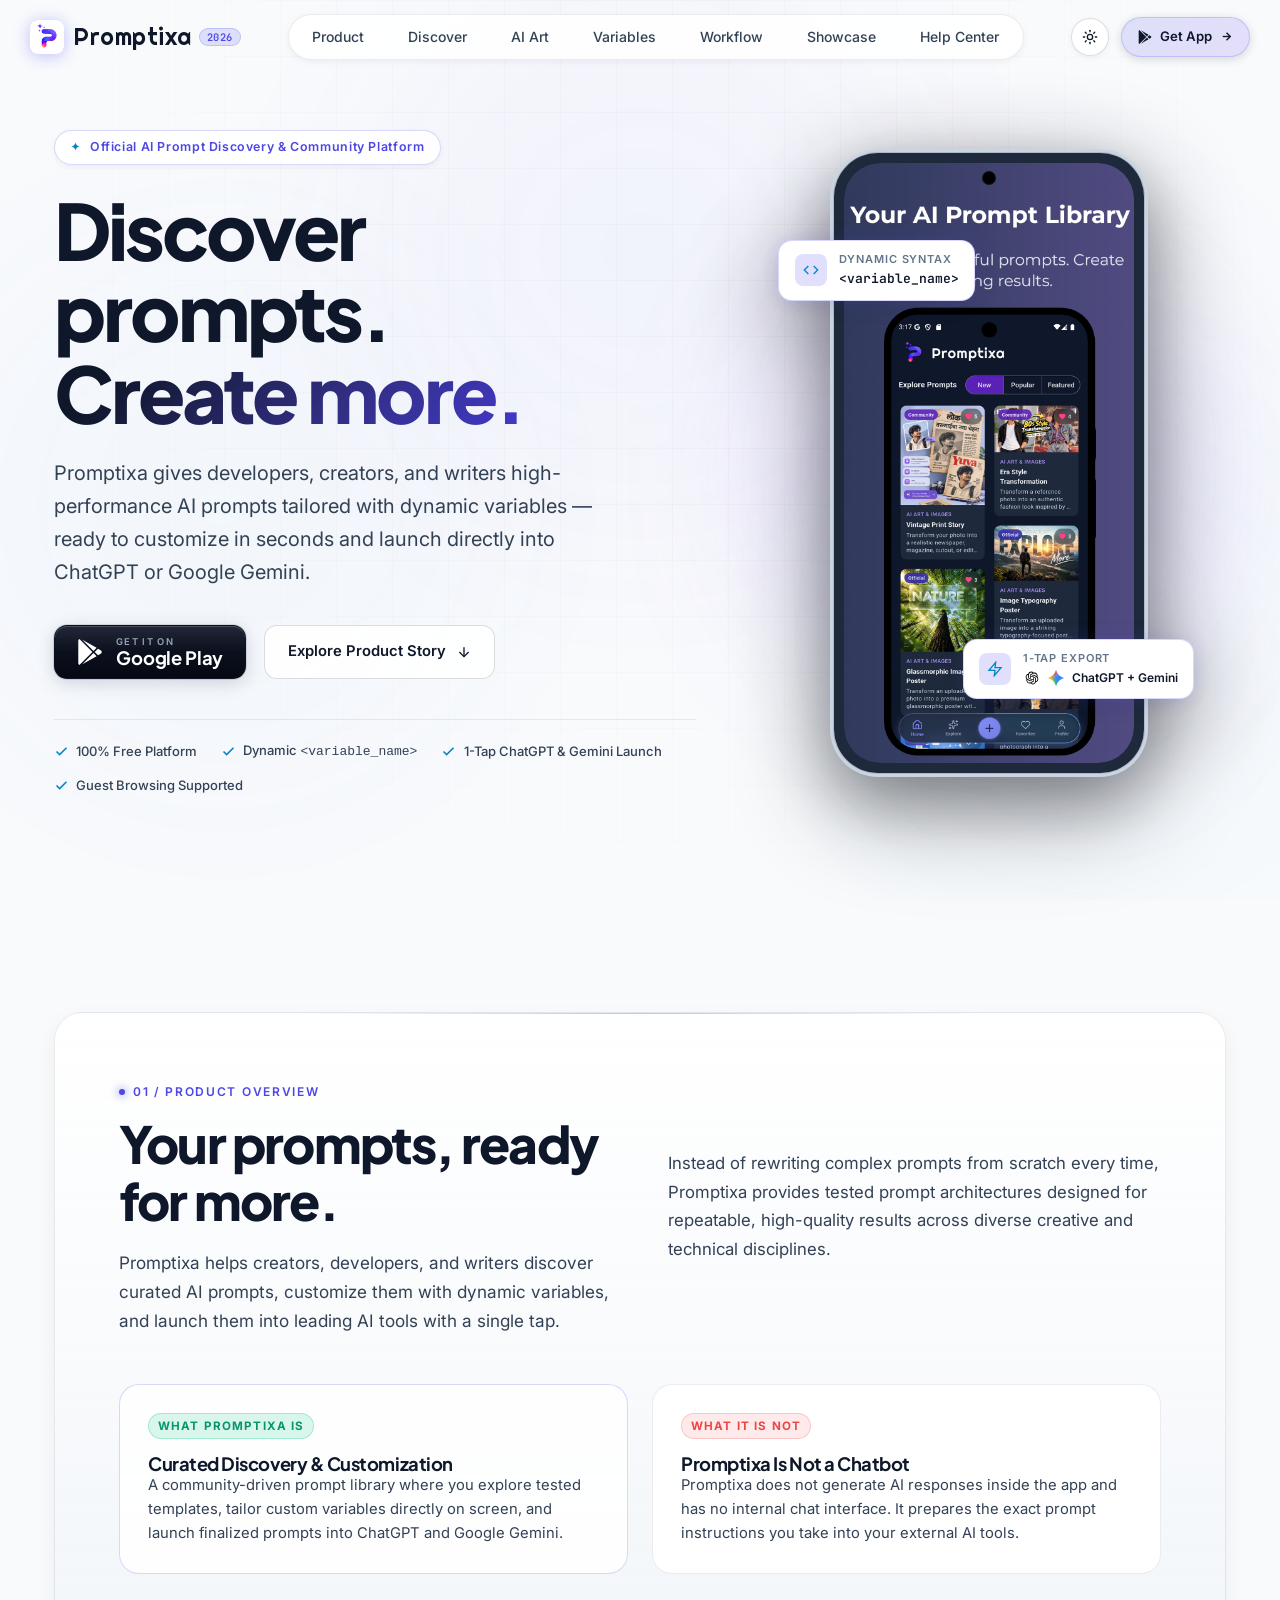
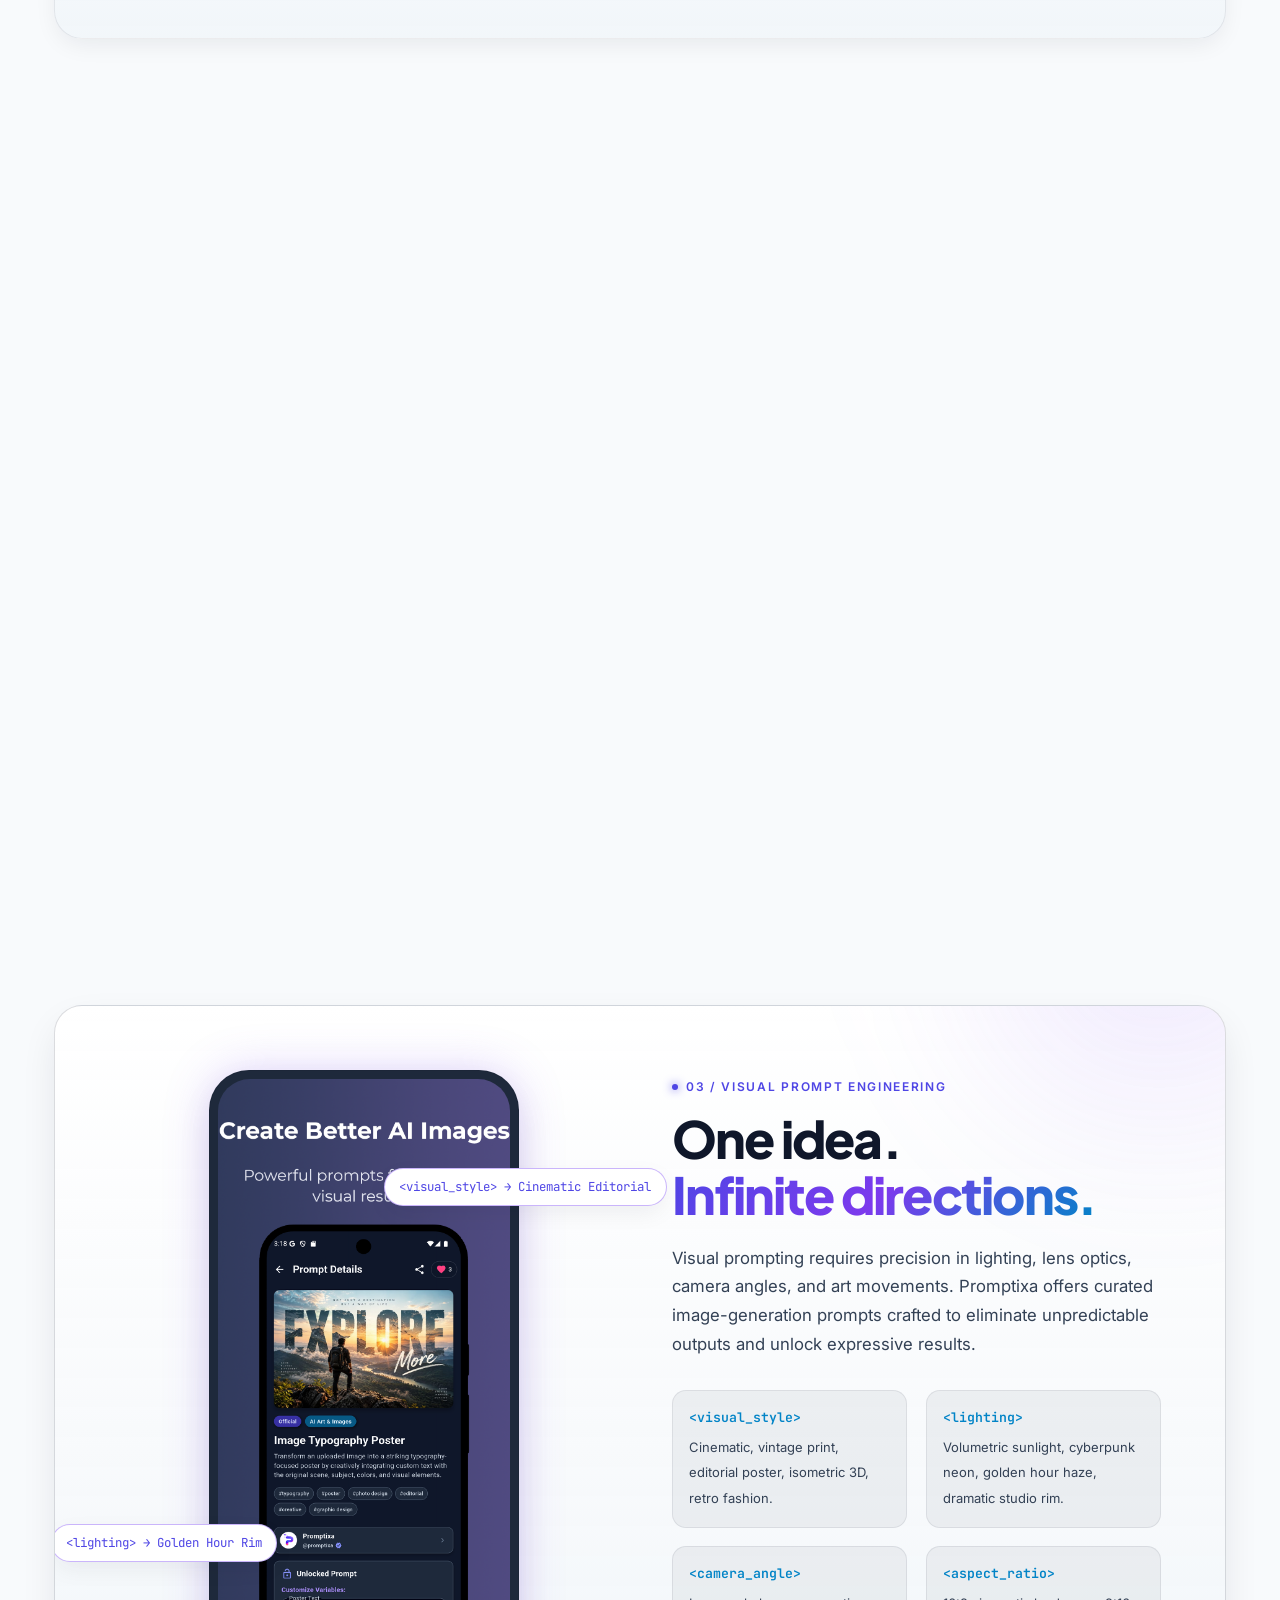
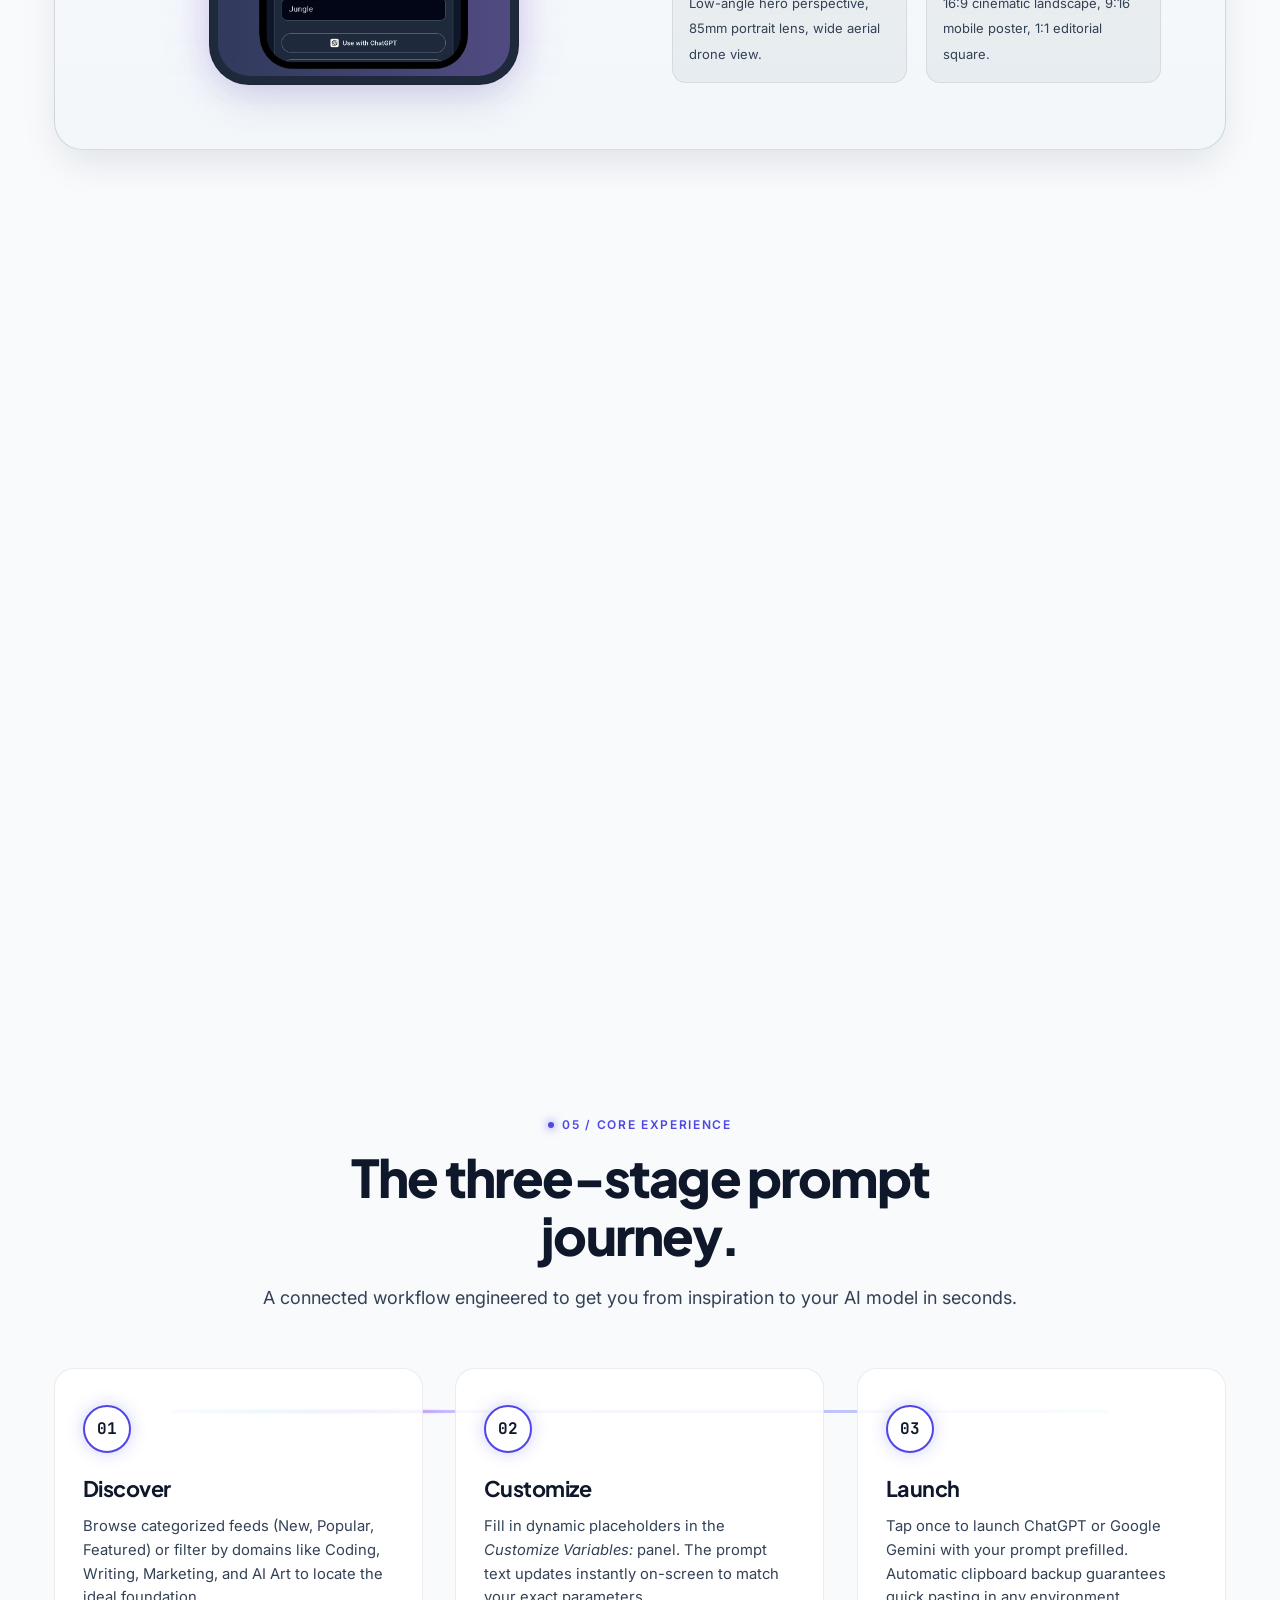
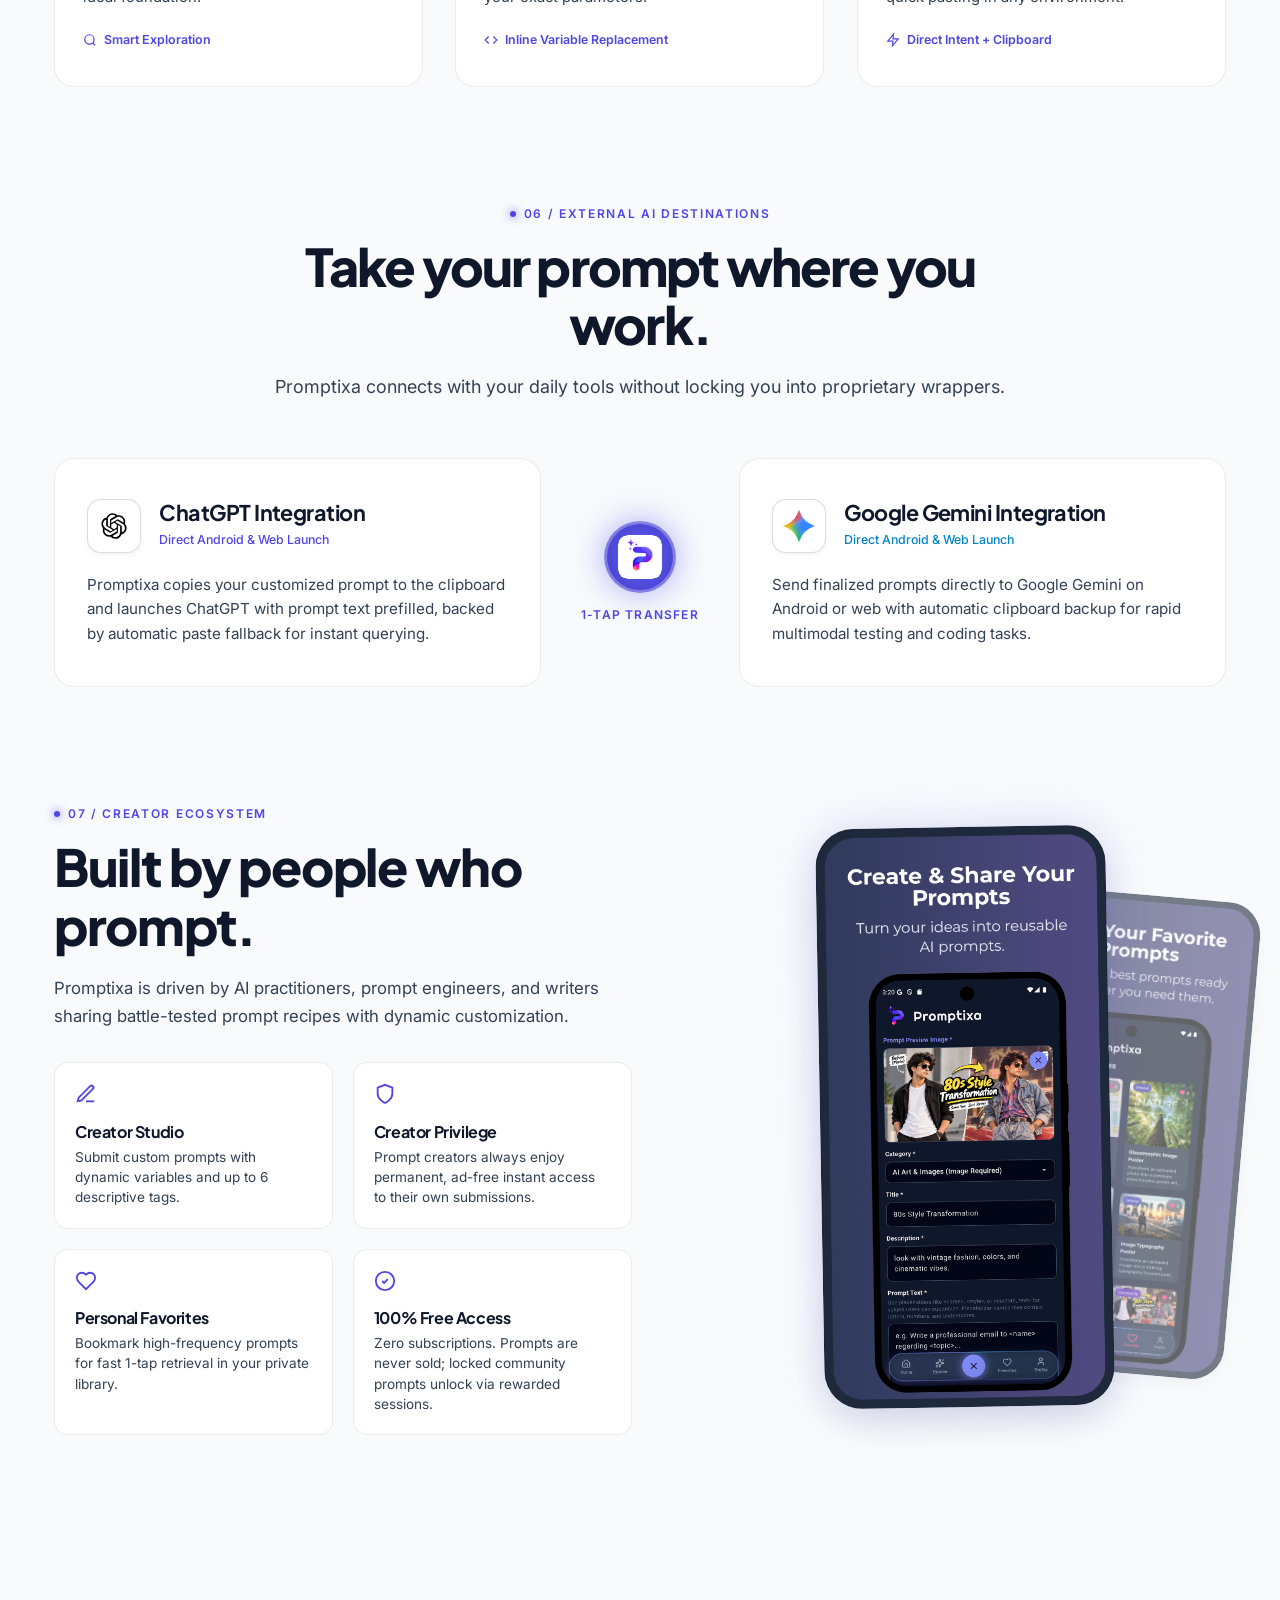
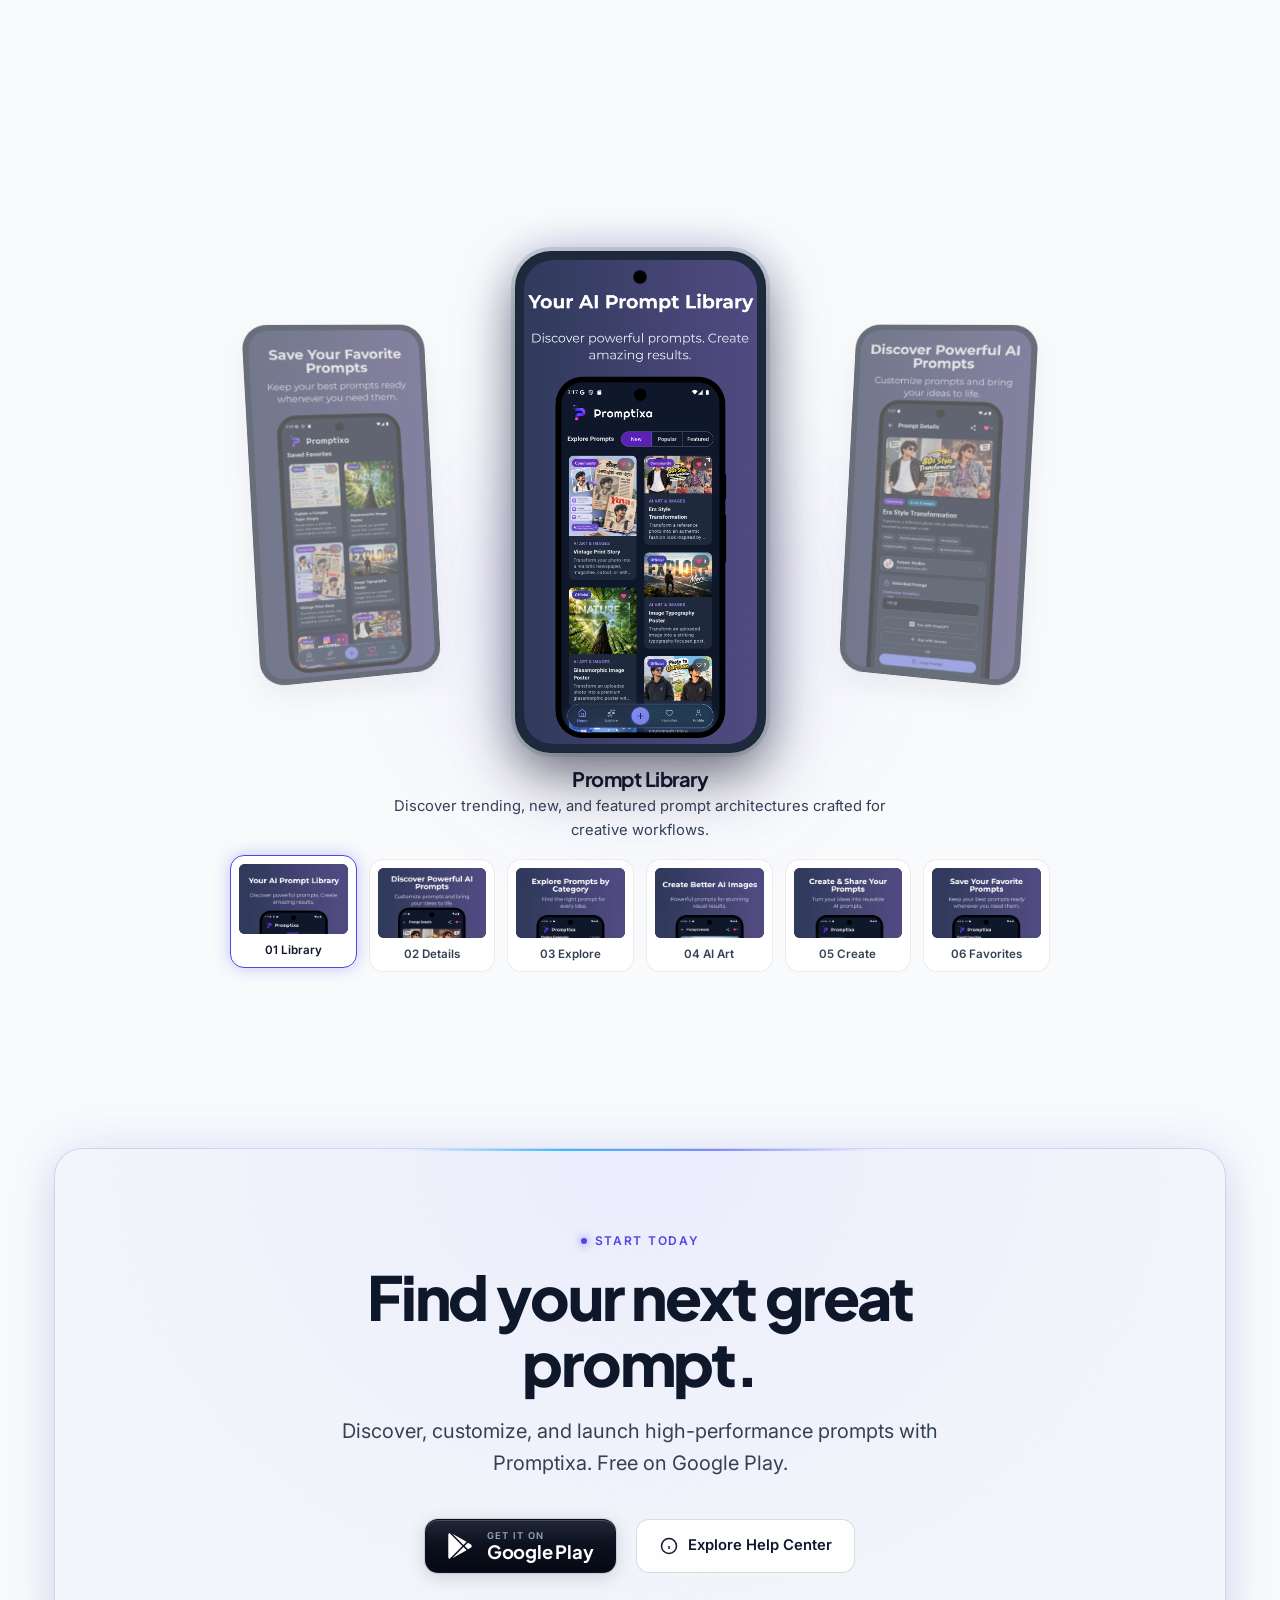
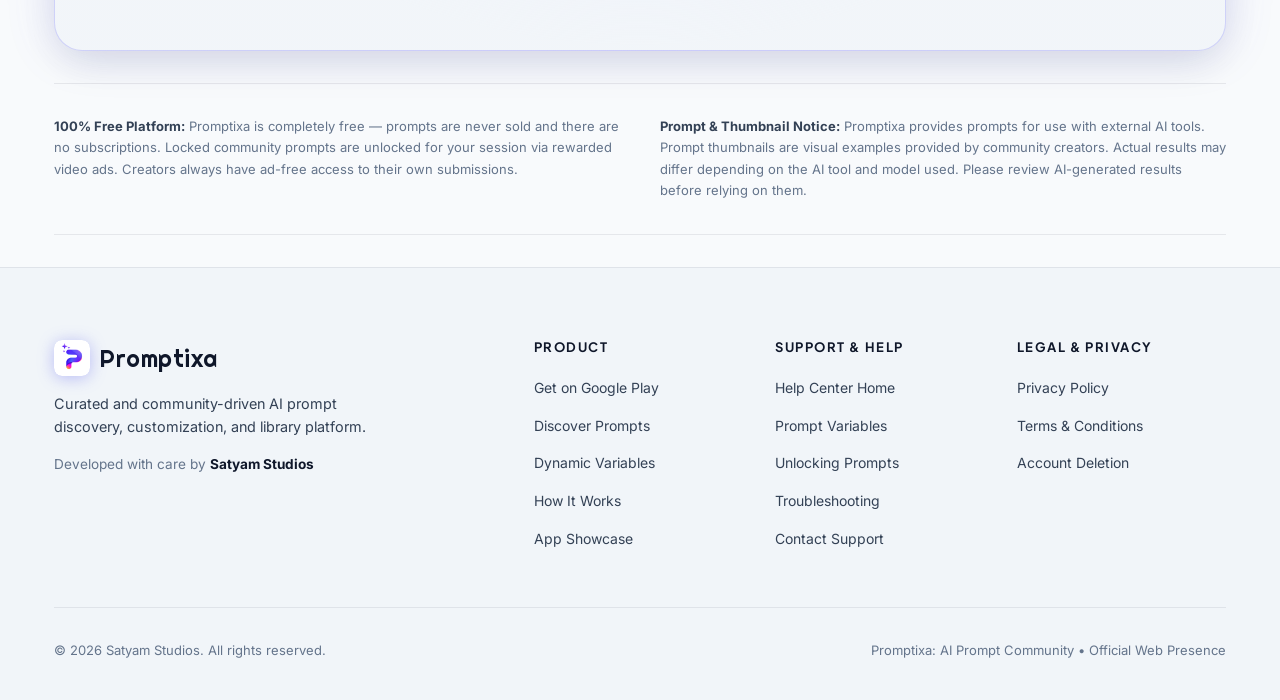
==== commit e5f520c2: "save new" ====
--- a/index.html
+++ b/index.html
@@ -9,6 +9,8 @@
   <meta name="author" content="Satyam Studios">
   <meta name="robots" content="index, follow, max-image-preview:large, max-snippet:-1, max-video-preview:-1">
   
+
+
   <!-- System Theme Pre-Initialization (Prevents Theme Flash) -->
   <script>
     (function() {
@@ -75,6 +77,7 @@
         "logo": "https://satyam-gawali.github.io/promptixa-web/assets/icons/web-app-manifest-512x512.png",
         "email": "satyamstudios.dev@gmail.com"
       },
+
       {
         "@type": "WebSite",
         "@id": "https://satyam-gawali.github.io/promptixa-web/#website",
@@ -86,6 +89,7 @@
           "@id": "https://satyam-gawali.github.io/promptixa-web/#organization"
         }
       },
+
       {
         "@type": "MobileApplication",
         "@id": "https://satyam-gawali.github.io/promptixa-web/#app",
@@ -105,6 +109,7 @@
         }
       }
     ]
+
   }
   </script>
 
@@ -113,6 +118,7 @@
   <link rel="preconnect" href="https://fonts.gstatic.com" crossorigin>
   <link href="https://fonts.googleapis.com/css2?family=Inter:wght@400;500;600;700&family=JetBrains+Mono:wght@400;500;600&family=Plus+Jakarta+Sans:wght@500;600;700;800&family=Righteous&display=swap" rel="stylesheet">
   <link rel="stylesheet" href="css/style.css">
+  
 </head>
 <body>
 
--- a/css/style.css
+++ b/css/style.css
@@ -3030,6 +3030,8 @@
     height: 404px;
   }
 
+
+  
   .tablet-hero-device {
     width: 210px;
   }
@@ -3063,10 +3065,14 @@
     scroll-behavior: auto !important;
   }
 
+
+
   .reveal-on-scroll {
     opacity: 1 !important;
     transform: none !important;
   }
+
+
 
   .ambient-orb,
   .hero-phone-container,
